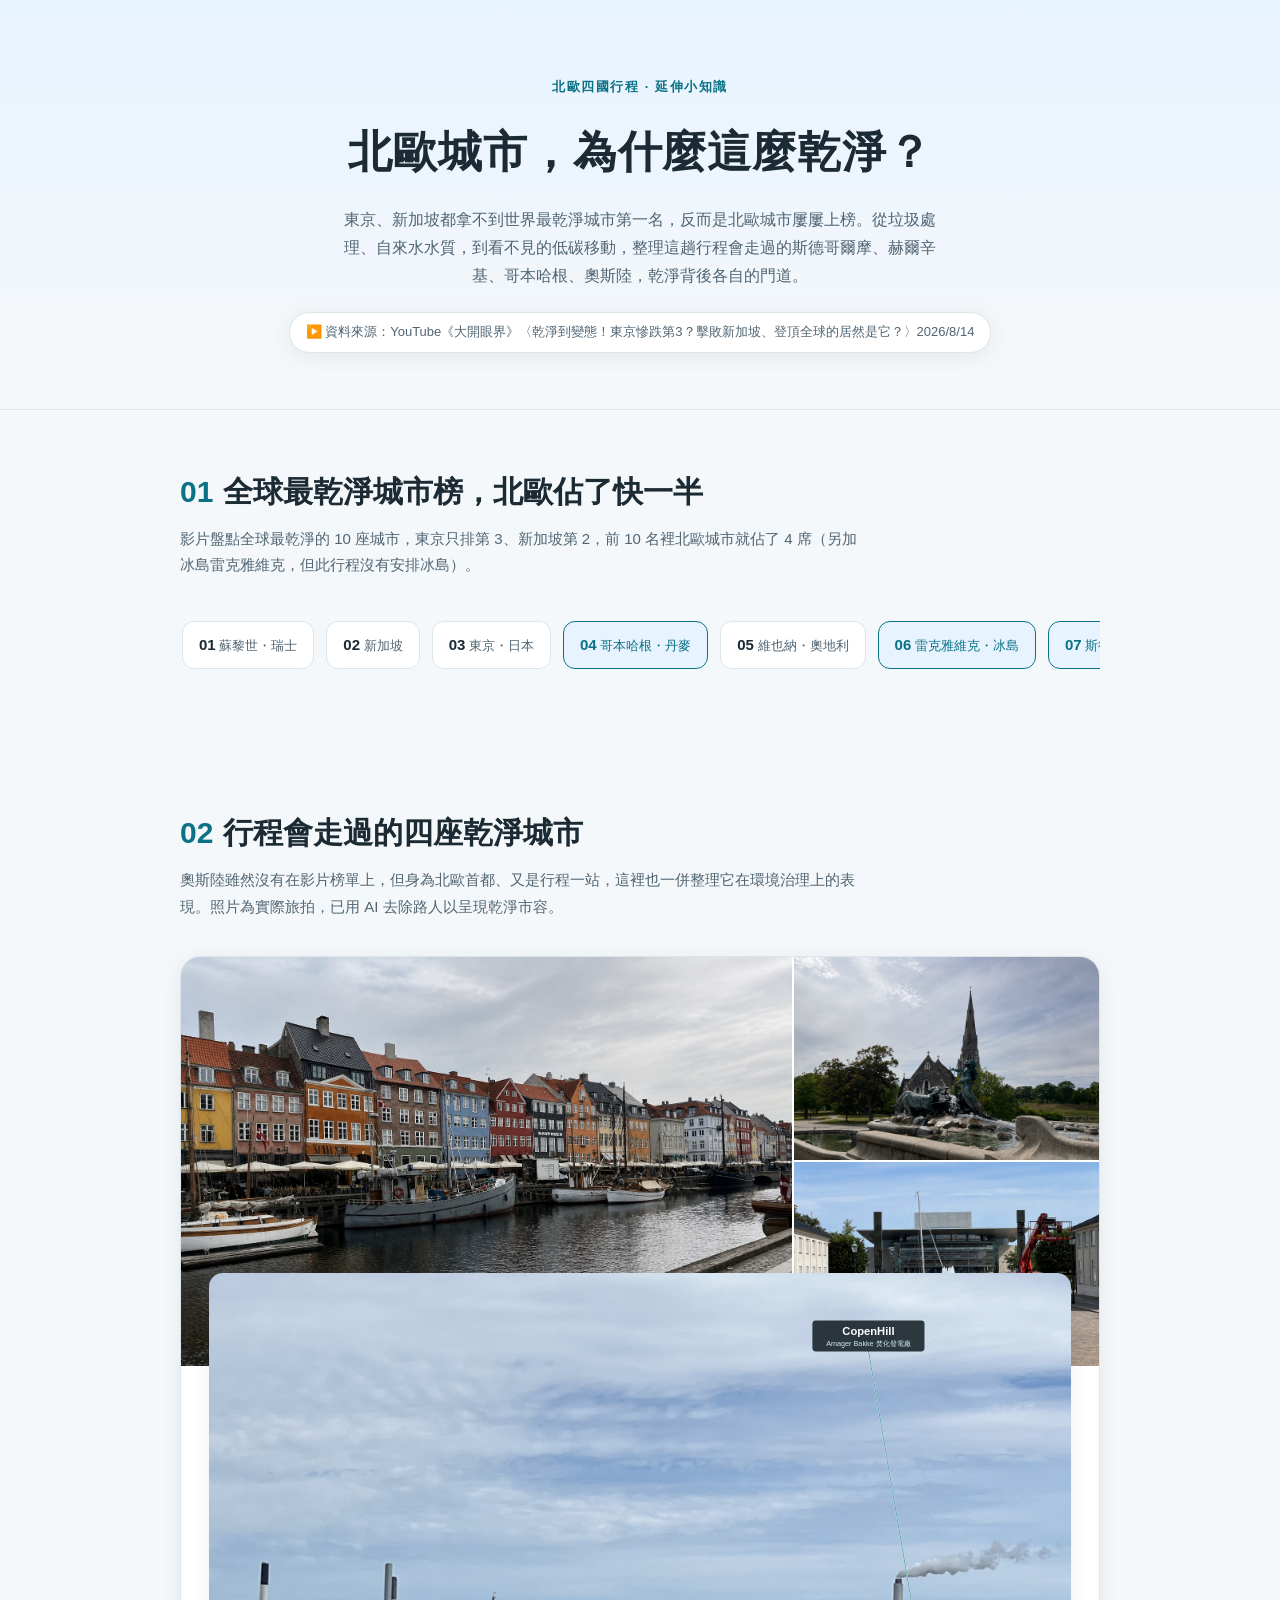
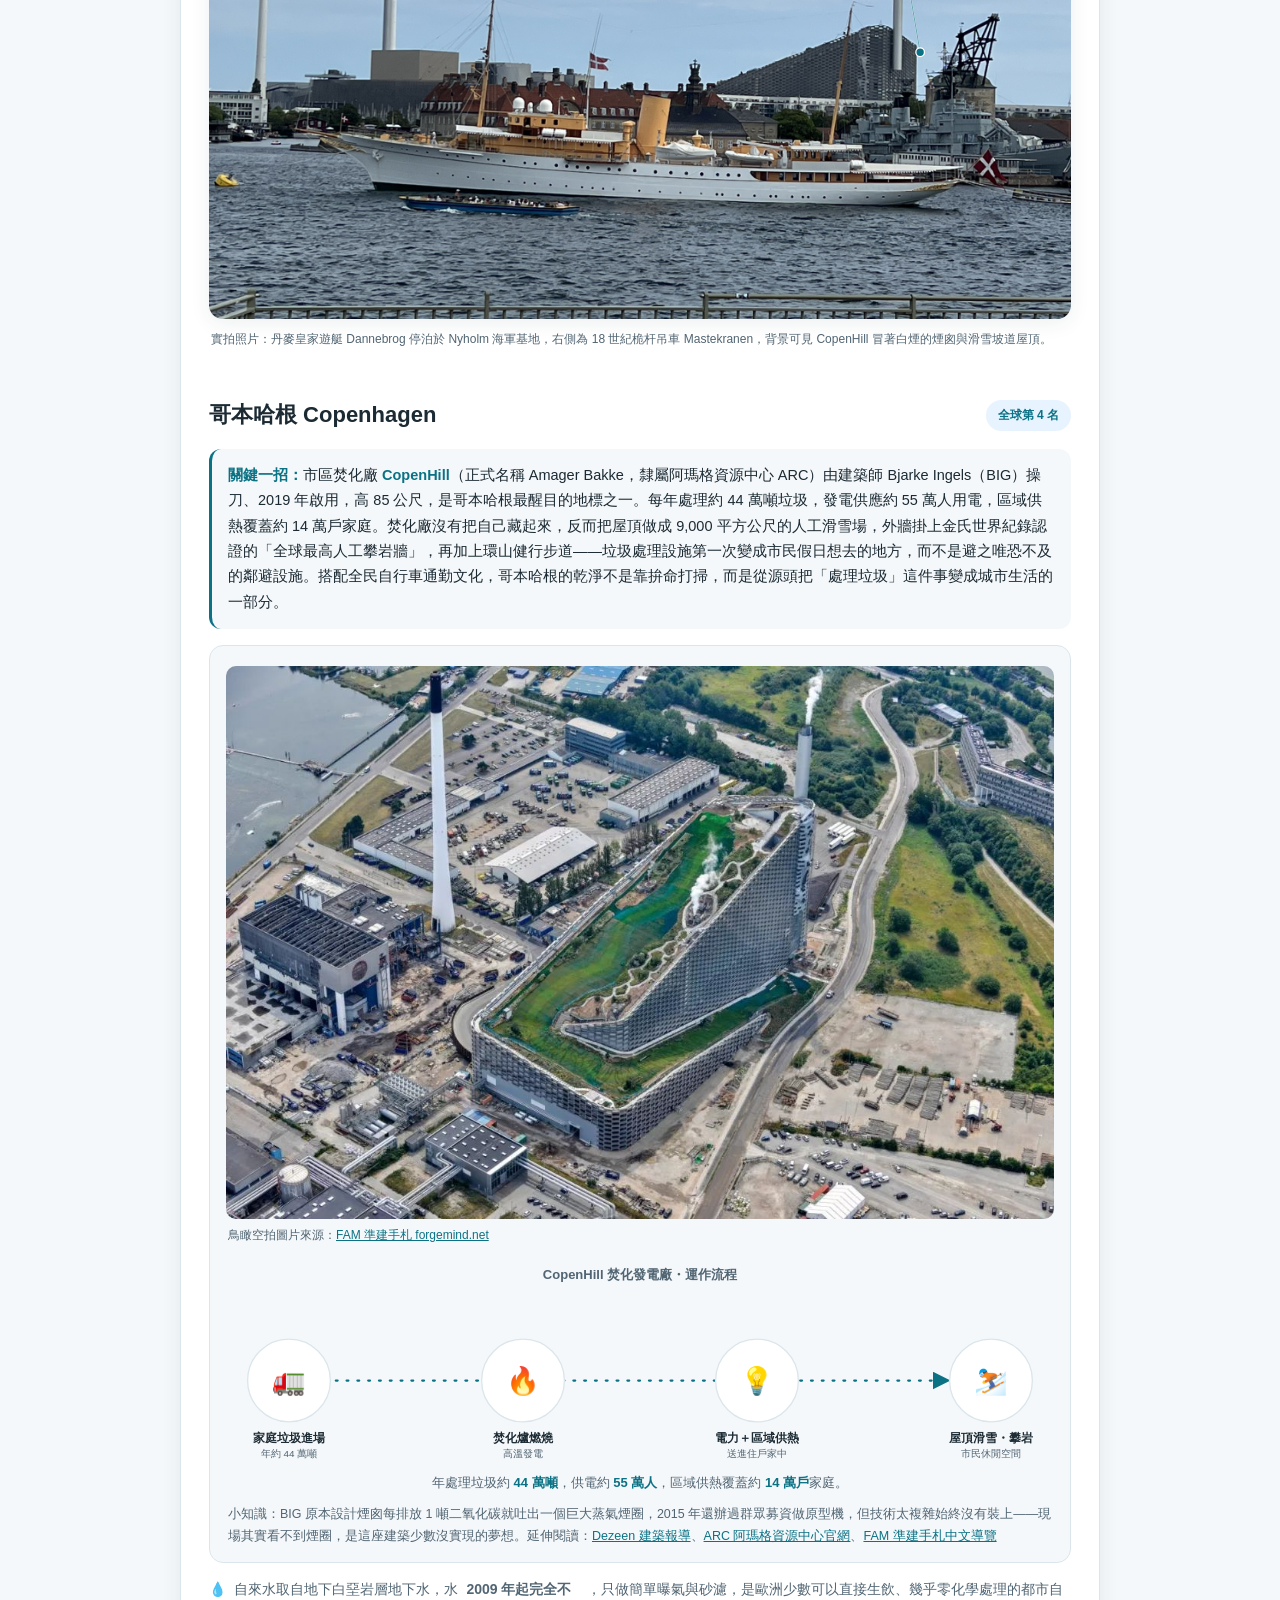
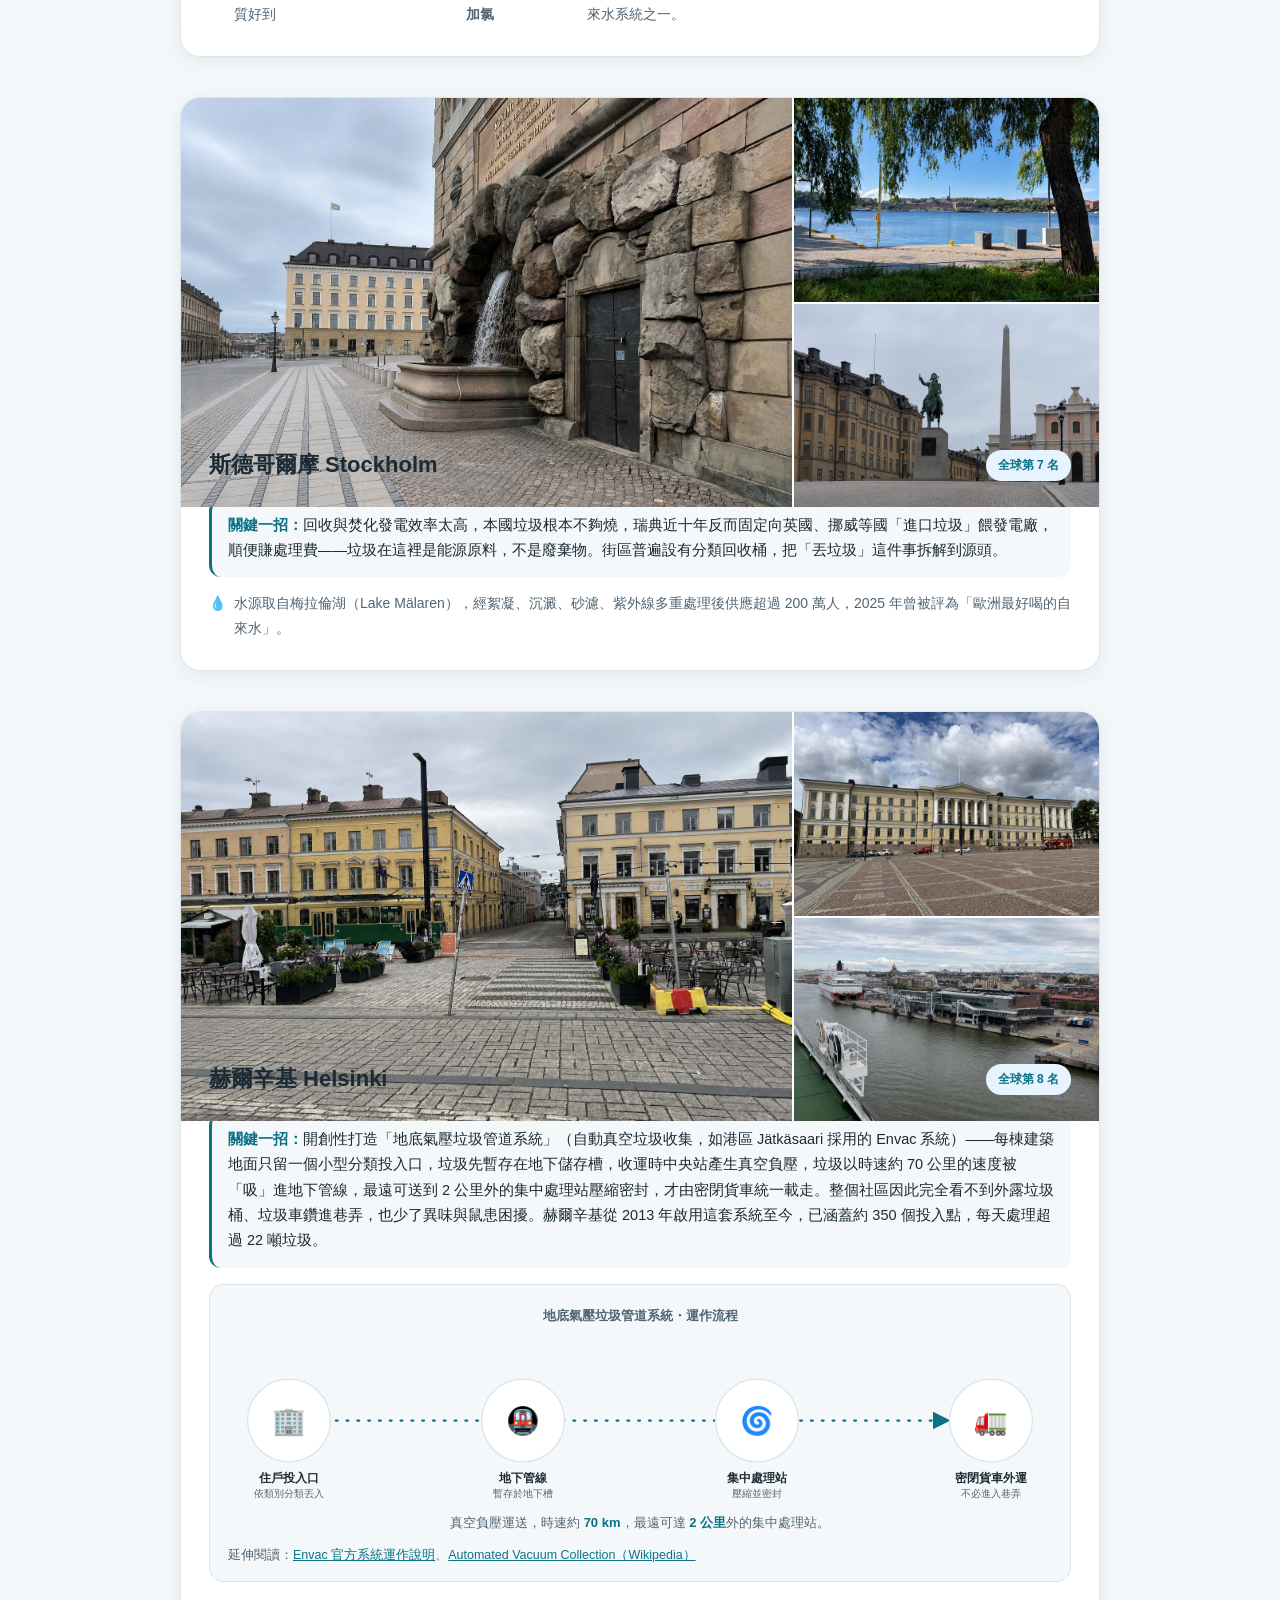
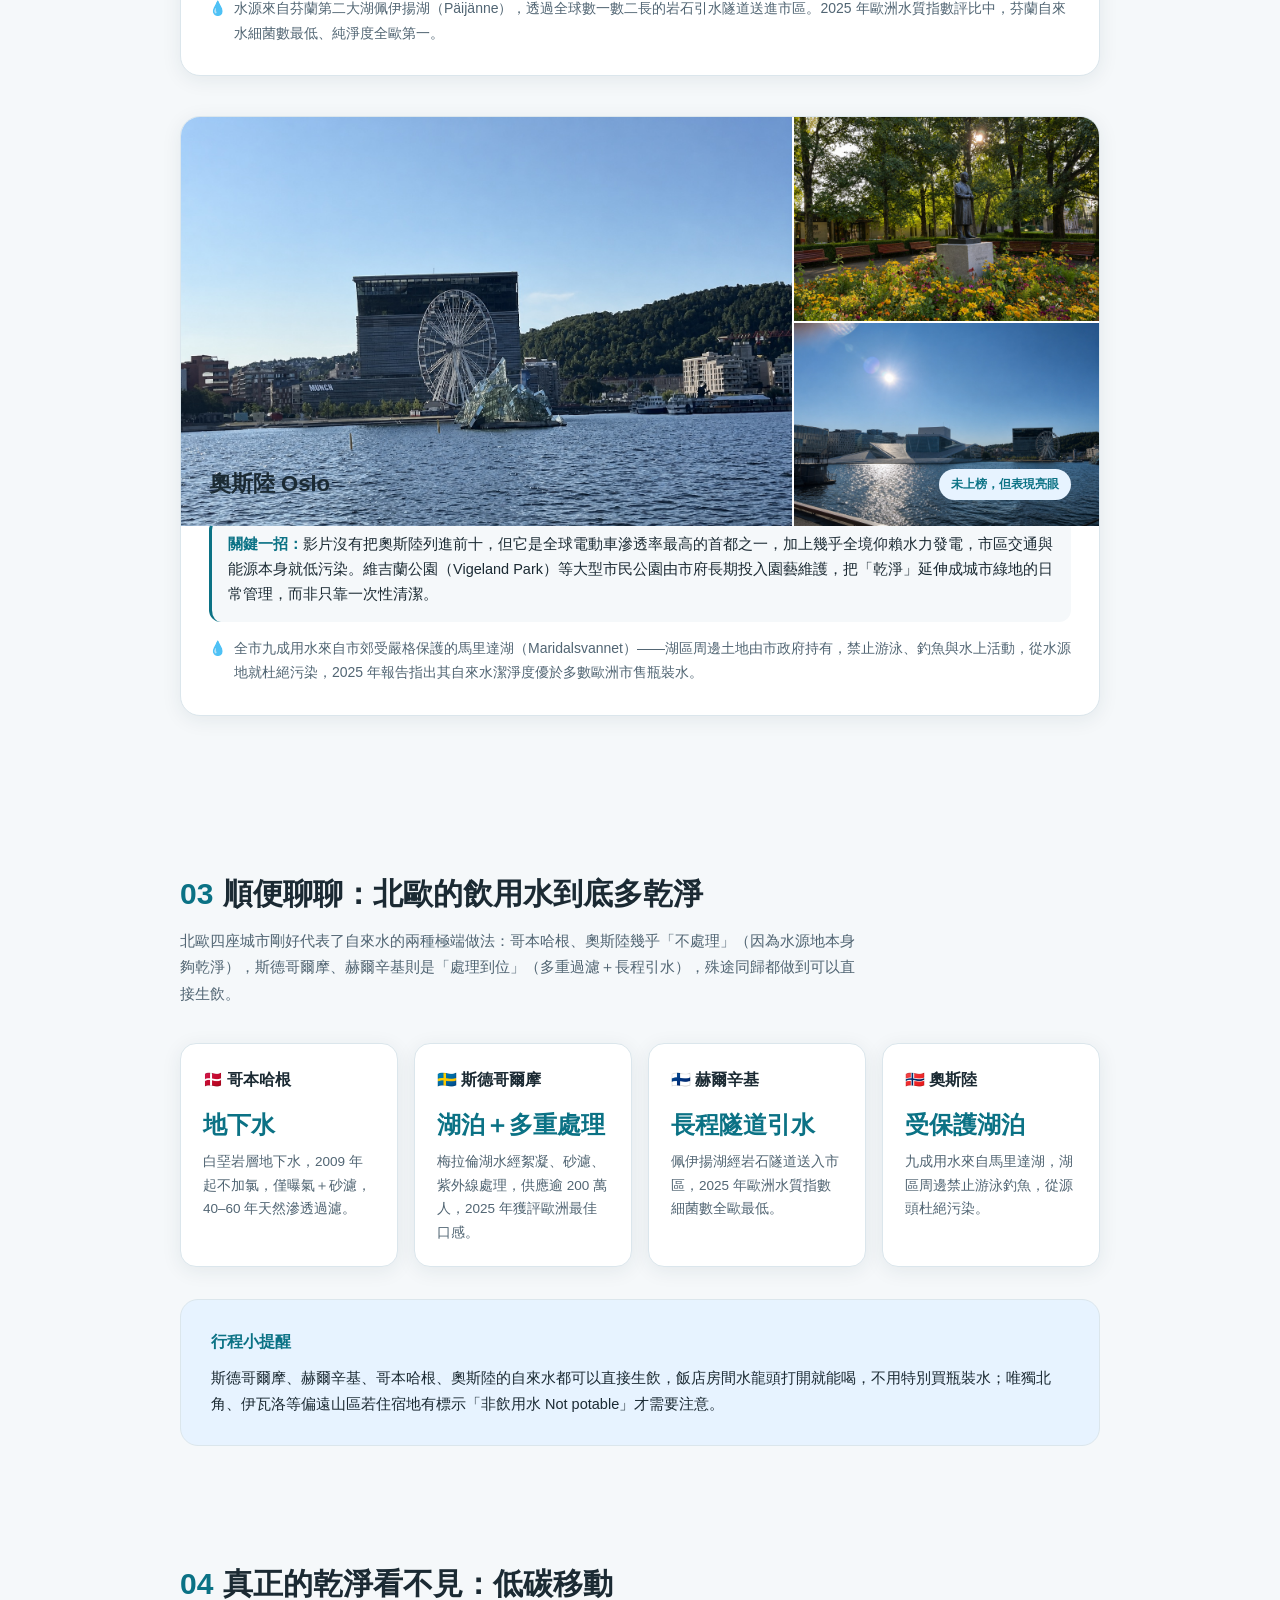
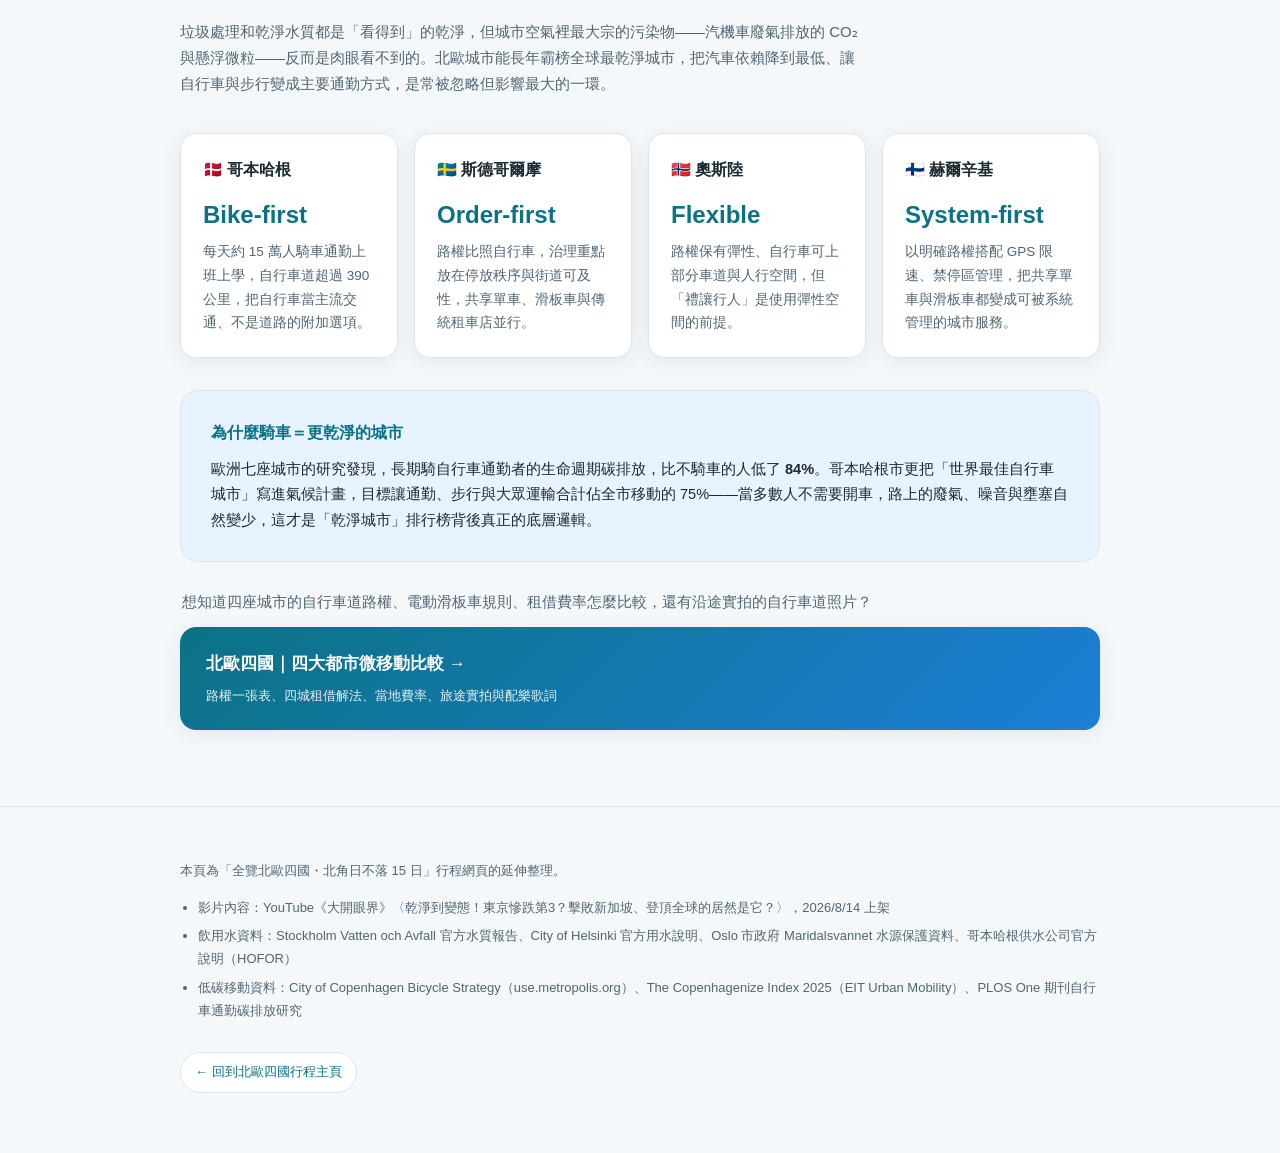
==== index.html @ 7b71e2c4 "feat: 主頁新增低碳移動段落，串連 /mobility/ 子頁面 新增「04 真正的乾淨看不見：低碳移動」段落，說明汽車依賴降低與 CO2 排放 的關聯（引用騎車通勤碳排放降低 84% 研究），四" ====
<!DOCTYPE html>
<html lang="zh-Hant">
<head>
<meta charset="UTF-8">
<meta name="viewport" content="width=device-width, initial-scale=1.0">
<title>北歐城市為什麼這麼乾淨？</title>
<meta name="description" content="從全球最乾淨城市排行看北歐：斯德哥爾摩、赫爾辛基、哥本哈根、奧斯陸如何維持乾淨市容，以及北歐飲用水水質為何名列世界前茅。">
<style>
  :root{
    --bg:#f5f8fa;
    --bg-card:#ffffff;
    --text:#1b2a33;
    --text-soft:#516573;
    --accent:#1c7ed6;
    --accent-soft:#e7f3ff;
    --line:#dbe6ec;
    --water:#0b7285;
    --shadow:0 4px 20px rgba(20,50,70,0.08);
  }
  @media (prefers-color-scheme: dark){
    :root{
      --bg:#0d1b22;
      --bg-card:#12242d;
      --text:#e8f1f5;
      --text-soft:#9db3bd;
      --accent:#4dabf7;
      --accent-soft:#123544;
      --line:#20404c;
      --water:#3bc9db;
      --shadow:0 4px 24px rgba(0,0,0,0.35);
    }
  }
  :root[data-theme="dark"]{
    --bg:#0d1b22; --bg-card:#12242d; --text:#e8f1f5; --text-soft:#9db3bd;
    --accent:#4dabf7; --accent-soft:#123544; --line:#20404c; --water:#3bc9db;
    --shadow:0 4px 24px rgba(0,0,0,0.35);
  }
  :root[data-theme="light"]{
    --bg:#f5f8fa; --bg-card:#ffffff; --text:#1b2a33; --text-soft:#516573;
    --accent:#1c7ed6; --accent-soft:#e7f3ff; --line:#dbe6ec; --water:#0b7285;
    --shadow:0 4px 20px rgba(20,50,70,0.08);
  }
  *{box-sizing:border-box;}
  body{
    margin:0; background:var(--bg); color:var(--text);
    font-family:"Noto Sans TC","PingFang TC","Microsoft JhengHei",-apple-system,BlinkMacSystemFont,sans-serif;
    line-height:1.75; -webkit-font-smoothing:antialiased;
  }
  .wrap{max-width:960px; margin:0 auto; padding:0 20px;}
  header.hero{
    padding:72px 20px 56px; text-align:center;
    background:linear-gradient(180deg,var(--accent-soft),var(--bg) 90%);
    border-bottom:1px solid var(--line);
  }
  header.hero .eyebrow{
    display:inline-block; font-size:13px; letter-spacing:.12em; color:var(--water);
    text-transform:uppercase; font-weight:700; margin-bottom:14px;
  }
  header.hero h1{
    font-size:clamp(28px,5vw,44px); margin:0 0 16px; letter-spacing:.02em;
  }
  header.hero p.sub{
    max-width:620px; margin:0 auto; color:var(--text-soft); font-size:16px;
  }
  .source-chip{
    display:inline-flex; align-items:center; gap:6px; margin-top:22px; padding:8px 16px;
    background:var(--bg-card); border:1px solid var(--line); border-radius:999px;
    font-size:13px; color:var(--text-soft); box-shadow:var(--shadow);
  }
  section{padding:56px 0;}
  h2.section-title{
    font-size:clamp(22px,3.4vw,30px); margin:0 0 8px; display:flex; align-items:baseline; gap:10px;
  }
  h2.section-title .num{color:var(--water); font-weight:800;}
  p.section-lead{color:var(--text-soft); max-width:680px; margin:0 0 36px; font-size:15px;}

  .ranking-strip{
    display:flex; gap:12px; overflow-x:auto; padding:6px 2px 18px; margin-bottom:8px;
  }
  .rank-pill{
    flex:0 0 auto; padding:10px 16px; border-radius:12px; background:var(--bg-card);
    border:1px solid var(--line); font-size:13px; color:var(--text-soft); white-space:nowrap;
  }
  .rank-pill b{color:var(--text); font-size:15px;}
  .rank-pill.nordic{border-color:var(--water); background:var(--accent-soft); color:var(--water);}
  .rank-pill.nordic b{color:var(--water);}

  .city-card{
    background:var(--bg-card); border:1px solid var(--line); border-radius:20px;
    overflow:hidden; box-shadow:var(--shadow); margin-bottom:40px;
  }
  .city-card .photos{
    display:grid; grid-template-columns:2fr 1fr; grid-template-rows:1fr 1fr; gap:2px;
    height:320px;
  }
  .city-card .photos img{width:100%; height:100%; object-fit:cover; display:block;}
  .city-card .photos img:first-child{grid-row:1/3;}
  .city-card .body{padding:28px 28px 30px;}
  .city-card .title-row{
    display:flex; align-items:center; justify-content:space-between; flex-wrap:wrap; gap:10px;
    margin-bottom:6px;
  }
  .city-card h3{margin:0; font-size:22px;}
  .badge{
    font-size:12px; font-weight:700; padding:5px 12px; border-radius:999px;
    background:var(--accent-soft); color:var(--water); white-space:nowrap;
  }
  .city-card .why{
    margin:14px 0 0; padding:14px 16px; border-radius:12px; background:var(--bg);
    border-left:3px solid var(--water); font-size:14.5px; color:var(--text);
  }
  .city-card .why b{color:var(--water);}
  .city-card .water-fact{
    margin-top:14px; font-size:14px; color:var(--text-soft); display:flex; gap:8px;
  }
  .city-card .water-fact .icon{flex:0 0 auto;}

  .water-grid{
    display:grid; grid-template-columns:repeat(auto-fit,minmax(210px,1fr)); gap:16px;
  }
  .water-card{
    background:var(--bg-card); border:1px solid var(--line); border-radius:16px; padding:22px;
    box-shadow:var(--shadow);
  }
  .water-card h4{margin:0 0 10px; font-size:16px; display:flex; align-items:center; gap:8px;}
  .water-card p{margin:0; font-size:13.5px; color:var(--text-soft);}
  .water-card .stat{
    font-size:24px; font-weight:800; color:var(--water); margin:10px 0 4px;
  }

  .diagram-card{
    margin-top:16px; padding:20px 16px 14px; border-radius:14px;
    background:var(--bg); border:1px solid var(--line);
  }
  .annotate-card{padding:0 28px; margin-top:-4px;}
  .photo-annotate{position:relative; border-radius:14px; overflow:hidden; box-shadow:var(--shadow);}
  .photo-annotate img{width:100%; height:auto; display:block;}
  .annotate-overlay{position:absolute; inset:0; width:100%; height:100%;}
  .annotate-card .photo-credit{margin-top:10px;}
  .diagram-title{
    font-size:13px; font-weight:700; color:var(--text-soft); margin-bottom:8px; text-align:center;
  }
  .diagram-card svg{width:100%; height:auto; display:block;}
  .aerial-photo{width:100%; height:auto; display:block; border-radius:10px; margin-bottom:6px;}
  .photo-credit{margin:0 2px 18px; font-size:12px; color:var(--text-soft);}
  .photo-credit a{color:var(--water);}
  .diagram-caption{margin:6px 2px 0; font-size:13px; color:var(--text-soft); text-align:center;}
  .diagram-caption b{color:var(--water);}
  .diagram-src{margin:10px 2px 0; font-size:12.5px; color:var(--text-soft);}
  .diagram-src a{color:var(--water);}

  .callout{
    background:var(--accent-soft); border-radius:18px; padding:28px 30px; margin-top:32px;
    border:1px solid var(--line);
  }
  .callout h4{margin:0 0 10px; color:var(--water);}
  .callout p{margin:0; font-size:14.5px; color:var(--text);}

  .mobility-cta-lead{margin:28px 2px 12px; font-size:14.5px; color:var(--text-soft);}
  .mobility-cta{
    display:flex; flex-direction:column; gap:6px; padding:22px 26px; border-radius:16px;
    background:linear-gradient(135deg,var(--water),var(--accent)); color:#ffffff;
    text-decoration:none; box-shadow:var(--shadow); transition:transform .15s ease;
  }
  .mobility-cta:hover{transform:translateY(-2px);}
  .mobility-cta-title{font-size:17px; font-weight:800;}
  .mobility-cta-sub{font-size:13px; opacity:.9;}

  footer{
    padding:40px 20px 60px; border-top:1px solid var(--line); margin-top:20px;
  }
  footer .wrap{font-size:13px; color:var(--text-soft);}
  footer a{color:var(--water);}
  .src-list{margin:14px 0 0; padding-left:18px;}
  .src-list li{margin-bottom:6px;}

  .backlink{
    display:inline-flex; align-items:center; gap:6px; margin-top:24px; font-size:13px;
    color:var(--water); text-decoration:none; border:1px solid var(--line); padding:8px 14px;
    border-radius:999px; background:var(--bg-card);
  }

  @media (max-width:640px){
    .city-card .photos{grid-template-columns:1fr 1fr; height:220px;}
  }
</style>
</head>
<body>

<header class="hero">
  <div class="wrap">
    <span class="eyebrow">北歐四國行程 · 延伸小知識</span>
    <h1>北歐城市，為什麼這麼乾淨？</h1>
    <p class="sub">東京、新加坡都拿不到世界最乾淨城市第一名，反而是北歐城市屢屢上榜。從垃圾處理、自來水水質，到看不見的低碳移動，整理這趟行程會走過的斯德哥爾摩、赫爾辛基、哥本哈根、奧斯陸，乾淨背後各自的門道。</p>
    <div class="source-chip">▶️ 資料來源：YouTube《大開眼界》〈乾淨到變態！東京慘跌第3？擊敗新加坡、登頂全球的居然是它？〉2026/8/14</div>
  </div>
</header>

<section>
  <div class="wrap">
    <h2 class="section-title"><span class="num">01</span> 全球最乾淨城市榜，北歐佔了快一半</h2>
    <p class="section-lead">影片盤點全球最乾淨的 10 座城市，東京只排第 3、新加坡第 2，前 10 名裡北歐城市就佔了 4 席（另加冰島雷克雅維克，但此行程沒有安排冰島）。</p>
    <div class="ranking-strip">
      <div class="rank-pill"><b>01</b> 蘇黎世・瑞士</div>
      <div class="rank-pill"><b>02</b> 新加坡</div>
      <div class="rank-pill"><b>03</b> 東京・日本</div>
      <div class="rank-pill nordic"><b>04</b> 哥本哈根・丹麥</div>
      <div class="rank-pill"><b>05</b> 維也納・奧地利</div>
      <div class="rank-pill nordic"><b>06</b> 雷克雅維克・冰島</div>
      <div class="rank-pill nordic"><b>07</b> 斯德哥爾摩・瑞典</div>
      <div class="rank-pill nordic"><b>08</b> 赫爾辛基・芬蘭</div>
      <div class="rank-pill"><b>09</b> 盧森堡市</div>
      <div class="rank-pill"><b>10</b> 慕尼黑・德國</div>
    </div>
  </div>
</section>

<section>
  <div class="wrap">
    <h2 class="section-title"><span class="num">02</span> 行程會走過的四座乾淨城市</h2>
    <p class="section-lead">奧斯陸雖然沒有在影片榜單上，但身為北歐首都、又是行程一站，這裡也一併整理它在環境治理上的表現。照片為實際旅拍，已用 AI 去除路人以呈現乾淨市容。</p>

    <div class="city-card">
      <div class="photos">
        <img src="images/copenhagen-1.jpg" alt="哥本哈根新港運河屋">
        <img src="images/copenhagen-2.jpg" alt="哥本哈根 Gefion 噴泉">
        <img src="images/copenhagen-3.jpg" alt="哥本哈根歌劇院廣場">
      </div>

      <div class="annotate-card">
        <div class="photo-annotate">
          <img src="images/copenhagen-dannebrog-copenhill.jpg" alt="丹麥皇家遊艇 Dannebrog 停泊於 Nyholm，背景可見 CopenHill 焚化發電廠冒著白煙">
          <svg class="annotate-overlay" viewBox="0 0 1000 750" preserveAspectRatio="none" role="img" aria-label="標示出 CopenHill 焚化發電廠在畫面中的位置">
            <line x1="765" y1="90" x2="825" y2="440" stroke="#ffffff" stroke-width="1.5" stroke-linecap="round"/>
            <line x1="765" y1="90" x2="825" y2="440" stroke="var(--water)" stroke-width="0.75" stroke-linecap="round"/>
            <circle cx="825" cy="440" r="5" fill="var(--water)" stroke="#ffffff" stroke-width="1.5"/>
            <g>
              <rect x="700" y="55" width="130" height="36" rx="4" fill="rgba(10,20,25,0.82)"/>
              <text x="765" y="72" text-anchor="middle" font-size="13" fill="#ffffff" font-weight="700">CopenHill</text>
              <text x="765" y="85" text-anchor="middle" font-size="8.4" fill="#cfe8f2">Amager Bakke 焚化發電廠</text>
            </g>
          </svg>
        </div>
        <p class="photo-credit">實拍照片：丹麥皇家遊艇 Dannebrog 停泊於 Nyholm 海軍基地，右側為 18 世紀桅杆吊車 Mastekranen，背景可見 CopenHill 冒著白煙的煙囪與滑雪坡道屋頂。</p>
      </div>

      <div class="body">
        <div class="title-row">
          <h3>哥本哈根 Copenhagen</h3>
          <span class="badge">全球第 4 名</span>
        </div>
        <div class="why"><b>關鍵一招：</b>市區焚化廠 <b>CopenHill</b>（正式名稱 Amager Bakke，隸屬阿瑪格資源中心 ARC）由建築師 Bjarke Ingels（BIG）操刀、2019 年啟用，高 85 公尺，是哥本哈根最醒目的地標之一。每年處理約 44 萬噸垃圾，發電供應約 55 萬人用電，區域供熱覆蓋約 14 萬戶家庭。焚化廠沒有把自己藏起來，反而把屋頂做成 9,000 平方公尺的人工滑雪場，外牆掛上金氏世界紀錄認證的「全球最高人工攀岩牆」，再加上環山健行步道——垃圾處理設施第一次變成市民假日想去的地方，而不是避之唯恐不及的鄰避設施。搭配全民自行車通勤文化，哥本哈根的乾淨不是靠拚命打掃，而是從源頭把「處理垃圾」這件事變成城市生活的一部分。</div>

        <div class="diagram-card">
          <img class="aerial-photo" src="images/copenhill-aerial.jpg" alt="哥本哈根 CopenHill 焚化發電廠鳥瞰，可見綠色人工滑雪坡道、健行步道與冒著白煙的煙囪">
          <p class="photo-credit">鳥瞰空拍圖片來源：<a href="https://forgemind.net/media/copenhagen-%E5%93%A5%E6%9C%AC%E5%93%88%E6%A0%B9copenhill-%E6%96%B0%E5%9E%8B%E5%9E%83%E5%9C%BE%E7%84%9A%E7%87%92%E7%99%BC%E9%9B%BB%E5%BB%A0-%E6%BB%91%E9%9B%AA%E5%A0%B4-big/" target="_blank" rel="noopener">FAM 準建手札 forgemind.net</a></p>
          <div class="diagram-title">CopenHill 焚化發電廠・運作流程</div>
          <svg viewBox="0 0 920 190" xmlns="http://www.w3.org/2000/svg" role="img" aria-label="哥本哈根 CopenHill 焚化發電廠運作示意圖：家庭垃圾進場、焚化燃燒發電、電力與區域供熱送住戶、屋頂滑雪攀岩市民休閒">
            <defs>
              <marker id="arrowhead2" markerWidth="8" markerHeight="8" refX="6" refY="4" orient="auto">
                <path d="M0,0 L8,4 L0,8 Z" fill="var(--water)"/>
              </marker>
            </defs>
            <line x1="110" y1="95" x2="800" y2="95" stroke="var(--water)" stroke-width="2.5" stroke-dasharray="2 10" stroke-linecap="round" marker-end="url(#arrowhead2)"/>

            <g>
              <circle cx="70" cy="95" r="46" fill="var(--bg-card)" stroke="var(--line)" stroke-width="1.5"/>
              <text x="70" y="105" text-anchor="middle" font-size="30">🚛</text>
              <text x="70" y="163" text-anchor="middle" font-size="13" fill="var(--text)" font-weight="700">家庭垃圾進場</text>
              <text x="70" y="180" text-anchor="middle" font-size="11" fill="var(--text-soft)">年約 44 萬噸</text>
            </g>

            <g>
              <circle cx="330" cy="95" r="46" fill="var(--bg-card)" stroke="var(--line)" stroke-width="1.5"/>
              <text x="330" y="105" text-anchor="middle" font-size="30">🔥</text>
              <text x="330" y="163" text-anchor="middle" font-size="13" fill="var(--text)" font-weight="700">焚化爐燃燒</text>
              <text x="330" y="180" text-anchor="middle" font-size="11" fill="var(--text-soft)">高溫發電</text>
            </g>

            <g>
              <circle cx="590" cy="95" r="46" fill="var(--bg-card)" stroke="var(--line)" stroke-width="1.5"/>
              <text x="590" y="105" text-anchor="middle" font-size="30">💡</text>
              <text x="590" y="163" text-anchor="middle" font-size="13" fill="var(--text)" font-weight="700">電力＋區域供熱</text>
              <text x="590" y="180" text-anchor="middle" font-size="11" fill="var(--text-soft)">送進住戶家中</text>
            </g>

            <g>
              <circle cx="850" cy="95" r="46" fill="var(--bg-card)" stroke="var(--line)" stroke-width="1.5"/>
              <text x="850" y="105" text-anchor="middle" font-size="30">⛷️</text>
              <text x="850" y="163" text-anchor="middle" font-size="13" fill="var(--text)" font-weight="700">屋頂滑雪・攀岩</text>
              <text x="850" y="180" text-anchor="middle" font-size="11" fill="var(--text-soft)">市民休閒空間</text>
            </g>
          </svg>
          <p class="diagram-caption">年處理垃圾約 <b>44 萬噸</b>，供電約 <b>55 萬人</b>，區域供熱覆蓋約 <b>14 萬戶</b>家庭。</p>
          <p class="diagram-src">小知識：BIG 原本設計煙囪每排放 1 噸二氧化碳就吐出一個巨大蒸氣煙圈，2015 年還辦過群眾募資做原型機，但技術太複雜始終沒有裝上——現場其實看不到煙圈，是這座建築少數沒實現的夢想。延伸閱讀：<a href="https://www.dezeen.com/2019/10/08/big-copenhill-power-plant-ski-slope-copenhagen/" target="_blank" rel="noopener">Dezeen 建築報導</a>、<a href="https://www.a-r-c.dk/en/" target="_blank" rel="noopener">ARC 阿瑪格資源中心官網</a>、<a href="https://forgemind.net/media/copenhagen-%E5%93%A5%E6%9C%AC%E5%93%88%E6%A0%B9copenhill-%E6%96%B0%E5%9E%8B%E5%9E%83%E5%9C%BE%E7%84%9A%E7%87%92%E7%99%BC%E9%9B%BB%E5%BB%A0-%E6%BB%91%E9%9B%AA%E5%A0%B4-big/" target="_blank" rel="noopener">FAM 準建手札中文導覽</a></p>
        </div>

        <div class="water-fact"><span class="icon">💧</span> 自來水取自地下白堊岩層地下水，水質好到<b>2009 年起完全不加氯</b>，只做簡單曝氣與砂濾，是歐洲少數可以直接生飲、幾乎零化學處理的都市自來水系統之一。</div>
      </div>
    </div>

    <div class="city-card">
      <div class="photos">
        <img src="images/stockholm-1.jpg" alt="斯德哥爾摩老城區噴泉">
        <img src="images/stockholm-2.jpg" alt="斯德哥爾摩市政廳湖畔">
        <img src="images/stockholm-3.jpg" alt="斯德哥爾摩古斯塔夫三世廣場">
      </div>
      <div class="body">
        <div class="title-row">
          <h3>斯德哥爾摩 Stockholm</h3>
          <span class="badge">全球第 7 名</span>
        </div>
        <div class="why"><b>關鍵一招：</b>回收與焚化發電效率太高，本國垃圾根本不夠燒，瑞典近十年反而固定向英國、挪威等國「進口垃圾」餵發電廠，順便賺處理費——垃圾在這裡是能源原料，不是廢棄物。街區普遍設有分類回收桶，把「丟垃圾」這件事拆解到源頭。</div>
        <div class="water-fact"><span class="icon">💧</span> 水源取自梅拉倫湖（Lake Mälaren），經絮凝、沉澱、砂濾、紫外線多重處理後供應超過 200 萬人，2025 年曾被評為「歐洲最好喝的自來水」。</div>
      </div>
    </div>

    <div class="city-card">
      <div class="photos">
        <img src="images/helsinki-1.jpg" alt="赫爾辛基元老院廣場電車">
        <img src="images/helsinki-2.jpg" alt="赫爾辛基政府大樓">
        <img src="images/helsinki-3.jpg" alt="赫爾辛基港口天際線">
      </div>
      <div class="body">
        <div class="title-row">
          <h3>赫爾辛基 Helsinki</h3>
          <span class="badge">全球第 8 名</span>
        </div>
        <div class="why"><b>關鍵一招：</b>開創性打造「地底氣壓垃圾管道系統」（自動真空垃圾收集，如港區 Jätkäsaari 採用的 Envac 系統）——每棟建築地面只留一個小型分類投入口，垃圾先暫存在地下儲存槽，收運時中央站產生真空負壓，垃圾以時速約 70 公里的速度被「吸」進地下管線，最遠可送到 2 公里外的集中處理站壓縮密封，才由密閉貨車統一載走。整個社區因此完全看不到外露垃圾桶、垃圾車鑽進巷弄，也少了異味與鼠患困擾。赫爾辛基從 2013 年啟用這套系統至今，已涵蓋約 350 個投入點，每天處理超過 22 噸垃圾。</div>

        <div class="diagram-card">
          <div class="diagram-title">地底氣壓垃圾管道系統・運作流程</div>
          <svg viewBox="0 0 920 190" xmlns="http://www.w3.org/2000/svg" role="img" aria-label="赫爾辛基地底氣壓垃圾管道系統運作示意圖：住戶投入口、地下真空管線、集中處理站、密閉貨車外運">
            <defs>
              <marker id="arrowhead" markerWidth="8" markerHeight="8" refX="6" refY="4" orient="auto">
                <path d="M0,0 L8,4 L0,8 Z" fill="var(--water)"/>
              </marker>
            </defs>
            <line x1="110" y1="95" x2="800" y2="95" stroke="var(--water)" stroke-width="2.5" stroke-dasharray="2 10" stroke-linecap="round" marker-end="url(#arrowhead)"/>

            <g>
              <circle cx="70" cy="95" r="46" fill="var(--bg-card)" stroke="var(--line)" stroke-width="1.5"/>
              <text x="70" y="105" text-anchor="middle" font-size="30">🏢</text>
              <text x="70" y="163" text-anchor="middle" font-size="13" fill="var(--text)" font-weight="700">住戶投入口</text>
              <text x="70" y="180" text-anchor="middle" font-size="11" fill="var(--text-soft)">依類別分類丟入</text>
            </g>

            <g>
              <circle cx="330" cy="95" r="46" fill="var(--bg-card)" stroke="var(--line)" stroke-width="1.5"/>
              <text x="330" y="105" text-anchor="middle" font-size="30">🚇</text>
              <text x="330" y="163" text-anchor="middle" font-size="13" fill="var(--text)" font-weight="700">地下管線</text>
              <text x="330" y="180" text-anchor="middle" font-size="11" fill="var(--text-soft)">暫存於地下槽</text>
            </g>

            <g>
              <circle cx="590" cy="95" r="46" fill="var(--bg-card)" stroke="var(--line)" stroke-width="1.5"/>
              <text x="590" y="105" text-anchor="middle" font-size="30">🌀</text>
              <text x="590" y="163" text-anchor="middle" font-size="13" fill="var(--text)" font-weight="700">集中處理站</text>
              <text x="590" y="180" text-anchor="middle" font-size="11" fill="var(--text-soft)">壓縮並密封</text>
            </g>

            <g>
              <circle cx="850" cy="95" r="46" fill="var(--bg-card)" stroke="var(--line)" stroke-width="1.5"/>
              <text x="850" y="105" text-anchor="middle" font-size="30">🚛</text>
              <text x="850" y="163" text-anchor="middle" font-size="13" fill="var(--text)" font-weight="700">密閉貨車外運</text>
              <text x="850" y="180" text-anchor="middle" font-size="11" fill="var(--text-soft)">不必進入巷弄</text>
            </g>
          </svg>
          <p class="diagram-caption">真空負壓運送，時速約 <b>70 km</b>，最遠可達 <b>2 公里</b>外的集中處理站。</p>
          <p class="diagram-src">延伸閱讀：<a href="https://www.envacgroup.com/insights/step-by-step-guide-to-pneumatic-waste-collection-system/" target="_blank" rel="noopener">Envac 官方系統運作說明</a>、<a href="https://en.wikipedia.org/wiki/Automated_vacuum_collection" target="_blank" rel="noopener">Automated Vacuum Collection（Wikipedia）</a></p>
        </div>

        <div class="water-fact"><span class="icon">💧</span> 水源來自芬蘭第二大湖佩伊揚湖（Päijänne），透過全球數一數二長的岩石引水隧道送進市區。2025 年歐洲水質指數評比中，芬蘭自來水細菌數最低、純淨度全歐第一。</div>
      </div>
    </div>

    <div class="city-card">
      <div class="photos">
        <img src="images/oslo-1.jpg" alt="奧斯陸港灣與歌劇院">
        <img src="images/oslo-2.jpg" alt="奧斯陸維吉蘭公園">
        <img src="images/oslo-3.jpg" alt="奧斯陸歌劇院白色屋頂">
      </div>
      <div class="body">
        <div class="title-row">
          <h3>奧斯陸 Oslo</h3>
          <span class="badge">未上榜，但表現亮眼</span>
        </div>
        <div class="why"><b>關鍵一招：</b>影片沒有把奧斯陸列進前十，但它是全球電動車滲透率最高的首都之一，加上幾乎全境仰賴水力發電，市區交通與能源本身就低污染。維吉蘭公園（Vigeland Park）等大型市民公園由市府長期投入園藝維護，把「乾淨」延伸成城市綠地的日常管理，而非只靠一次性清潔。</div>
        <div class="water-fact"><span class="icon">💧</span> 全市九成用水來自市郊受嚴格保護的馬里達湖（Maridalsvannet）——湖區周邊土地由市政府持有，禁止游泳、釣魚與水上活動，從水源地就杜絕污染，2025 年報告指出其自來水潔淨度優於多數歐洲市售瓶裝水。</div>
      </div>
    </div>
  </div>
</section>

<section>
  <div class="wrap">
    <h2 class="section-title"><span class="num">03</span> 順便聊聊：北歐的飲用水到底多乾淨</h2>
    <p class="section-lead">北歐四座城市剛好代表了自來水的兩種極端做法：哥本哈根、奧斯陸幾乎「不處理」（因為水源地本身夠乾淨），斯德哥爾摩、赫爾辛基則是「處理到位」（多重過濾＋長程引水），殊途同歸都做到可以直接生飲。</p>
    <div class="water-grid">
      <div class="water-card">
        <h4>🇩🇰 哥本哈根</h4>
        <div class="stat">地下水</div>
        <p>白堊岩層地下水，2009 年起不加氯，僅曝氣＋砂濾，40–60 年天然滲透過濾。</p>
      </div>
      <div class="water-card">
        <h4>🇸🇪 斯德哥爾摩</h4>
        <div class="stat">湖泊＋多重處理</div>
        <p>梅拉倫湖水經絮凝、砂濾、紫外線處理，供應逾 200 萬人，2025 年獲評歐洲最佳口感。</p>
      </div>
      <div class="water-card">
        <h4>🇫🇮 赫爾辛基</h4>
        <div class="stat">長程隧道引水</div>
        <p>佩伊揚湖經岩石隧道送入市區，2025 年歐洲水質指數細菌數全歐最低。</p>
      </div>
      <div class="water-card">
        <h4>🇳🇴 奧斯陸</h4>
        <div class="stat">受保護湖泊</div>
        <p>九成用水來自馬里達湖，湖區周邊禁止游泳釣魚，從源頭杜絕污染。</p>
      </div>
    </div>
    <div class="callout">
      <h4>行程小提醒</h4>
      <p>斯德哥爾摩、赫爾辛基、哥本哈根、奧斯陸的自來水都可以直接生飲，飯店房間水龍頭打開就能喝，不用特別買瓶裝水；唯獨北角、伊瓦洛等偏遠山區若住宿地有標示「非飲用水 Not potable」才需要注意。</p>
    </div>
  </div>
</section>

<section>
  <div class="wrap">
    <h2 class="section-title"><span class="num">04</span> 真正的乾淨看不見：低碳移動</h2>
    <p class="section-lead">垃圾處理和乾淨水質都是「看得到」的乾淨，但城市空氣裡最大宗的污染物——汽機車廢氣排放的 CO₂ 與懸浮微粒——反而是肉眼看不到的。北歐城市能長年霸榜全球最乾淨城市，把汽車依賴降到最低、讓自行車與步行變成主要通勤方式，是常被忽略但影響最大的一環。</p>

    <div class="water-grid">
      <div class="water-card">
        <h4>🇩🇰 哥本哈根</h4>
        <div class="stat">Bike-first</div>
        <p>每天約 15 萬人騎車通勤上班上學，自行車道超過 390 公里，把自行車當主流交通、不是道路的附加選項。</p>
      </div>
      <div class="water-card">
        <h4>🇸🇪 斯德哥爾摩</h4>
        <div class="stat">Order-first</div>
        <p>路權比照自行車，治理重點放在停放秩序與街道可及性，共享單車、滑板車與傳統租車店並行。</p>
      </div>
      <div class="water-card">
        <h4>🇳🇴 奧斯陸</h4>
        <div class="stat">Flexible</div>
        <p>路權保有彈性、自行車可上部分車道與人行空間，但「禮讓行人」是使用彈性空間的前提。</p>
      </div>
      <div class="water-card">
        <h4>🇫🇮 赫爾辛基</h4>
        <div class="stat">System-first</div>
        <p>以明確路權搭配 GPS 限速、禁停區管理，把共享單車與滑板車都變成可被系統管理的城市服務。</p>
      </div>
    </div>

    <div class="callout">
      <h4>為什麼騎車＝更乾淨的城市</h4>
      <p>歐洲七座城市的研究發現，長期騎自行車通勤者的生命週期碳排放，比不騎車的人低了 <b>84%</b>。哥本哈根市更把「世界最佳自行車城市」寫進氣候計畫，目標讓通勤、步行與大眾運輸合計佔全市移動的 75%——當多數人不需要開車，路上的廢氣、噪音與壅塞自然變少，這才是「乾淨城市」排行榜背後真正的底層邏輯。</p>
    </div>

    <p class="mobility-cta-lead">想知道四座城市的自行車道路權、電動滑板車規則、租借費率怎麼比較，還有沿途實拍的自行車道照片？</p>
    <a class="mobility-cta" href="mobility/">
      <span class="mobility-cta-title">北歐四國｜四大都市微移動比較 →</span>
      <span class="mobility-cta-sub">路權一張表、四城租借解法、當地費率、旅途實拍與配樂歌詞</span>
    </a>
  </div>
</section>

<footer>
  <div class="wrap">
    <p>本頁為「全覽北歐四國・北角日不落 15 日」行程網頁的延伸整理。</p>
    <ul class="src-list">
      <li>影片內容：YouTube《大開眼界》〈乾淨到變態！東京慘跌第3？擊敗新加坡、登頂全球的居然是它？〉，2026/8/14 上架</li>
      <li>飲用水資料：Stockholm Vatten och Avfall 官方水質報告、City of Helsinki 官方用水說明、Oslo 市政府 Maridalsvannet 水源保護資料、哥本哈根供水公司官方說明（HOFOR）</li>
      <li>低碳移動資料：City of Copenhagen Bicycle Strategy（use.metropolis.org）、The Copenhagenize Index 2025（EIT Urban Mobility）、PLOS One 期刊自行車通勤碳排放研究</li>
    </ul>
    <a class="backlink" href="https://maskywg.github.io/northeurope/北歐四國">← 回到北歐四國行程主頁</a>
  </div>
</footer>

</body>
</html>
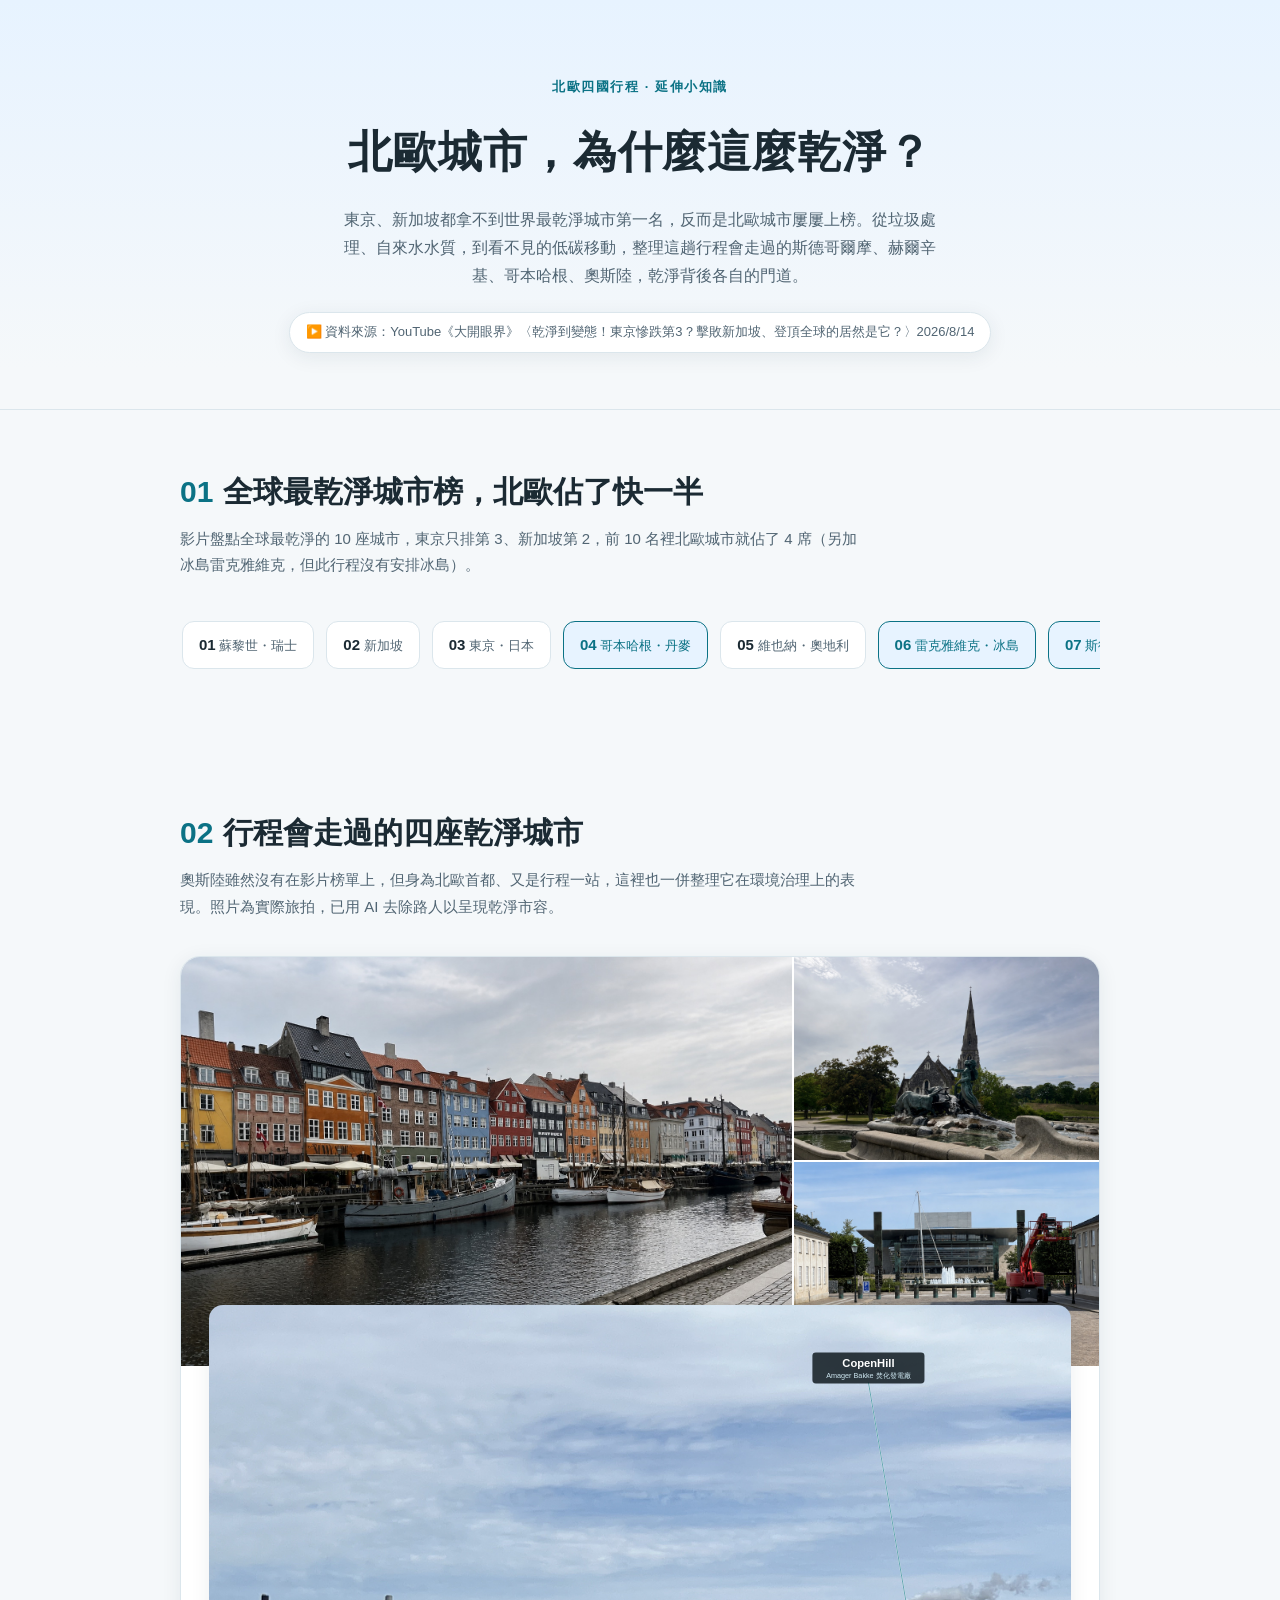
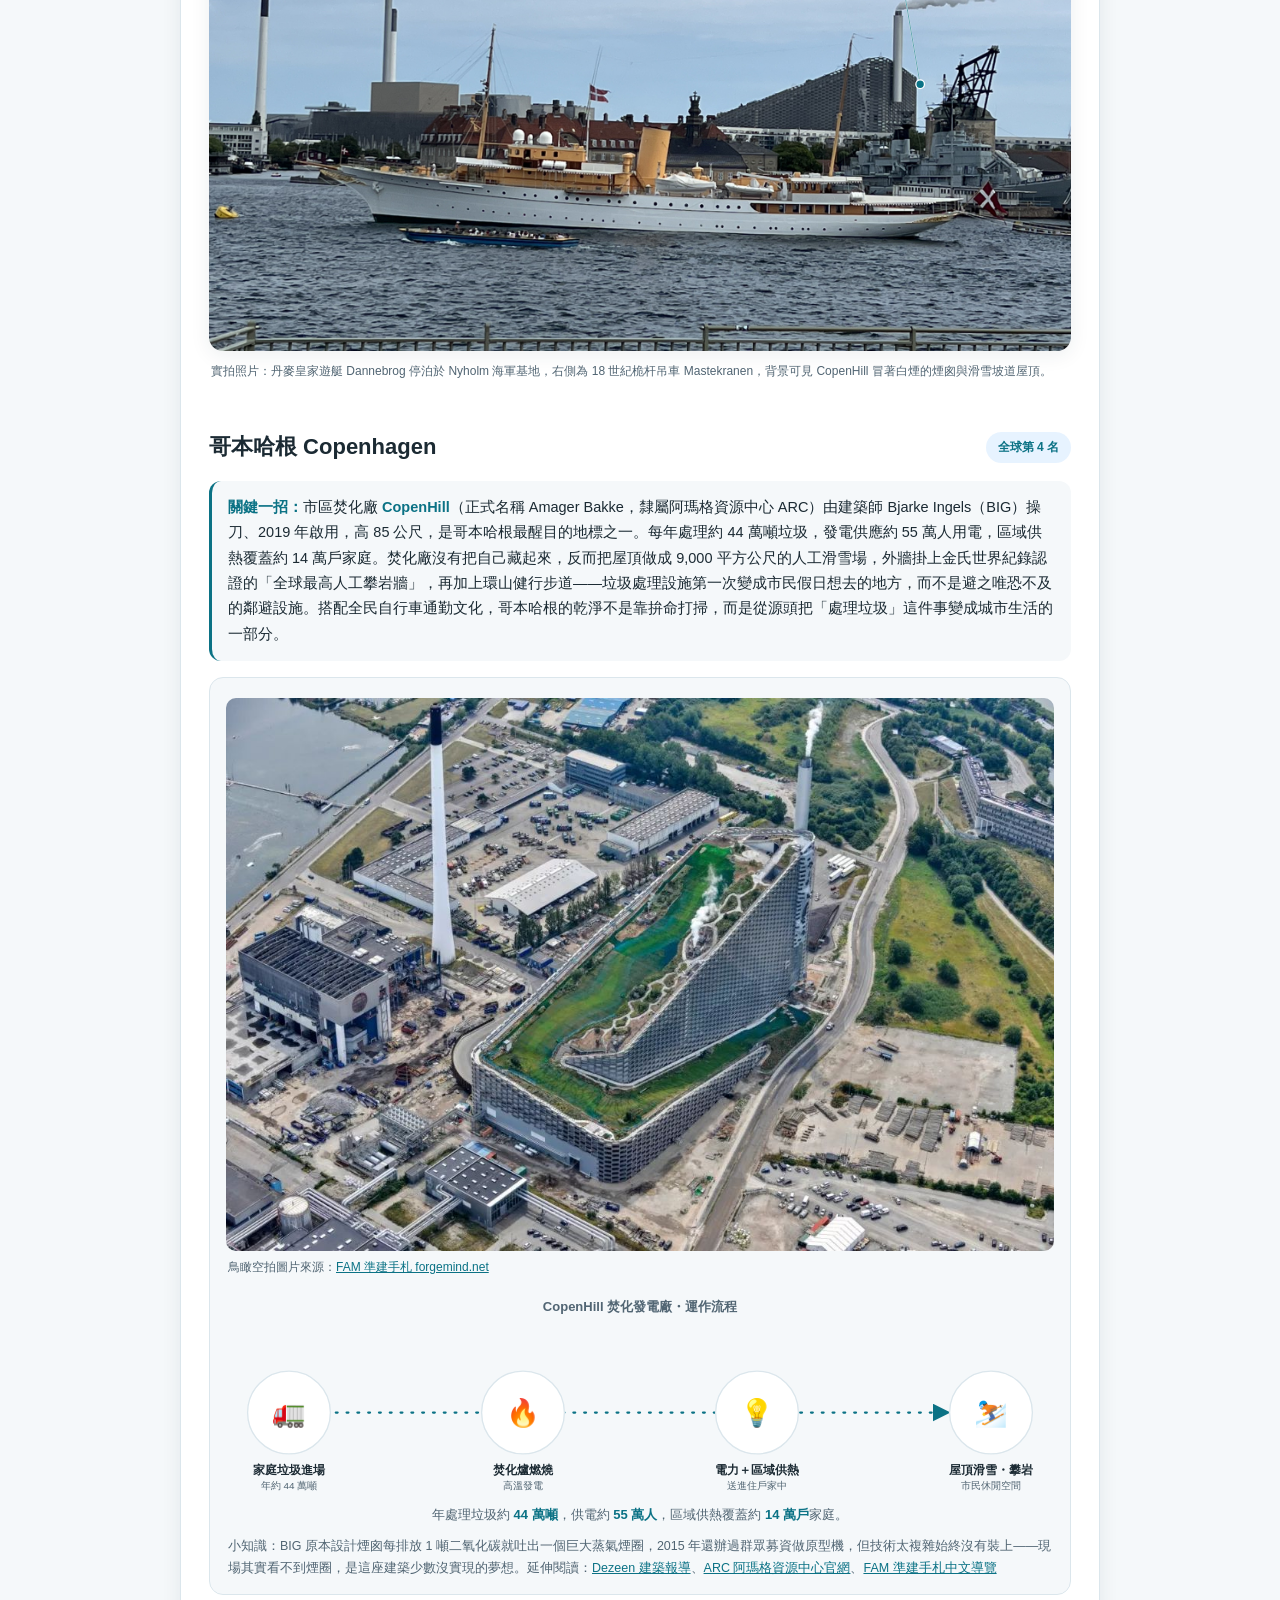
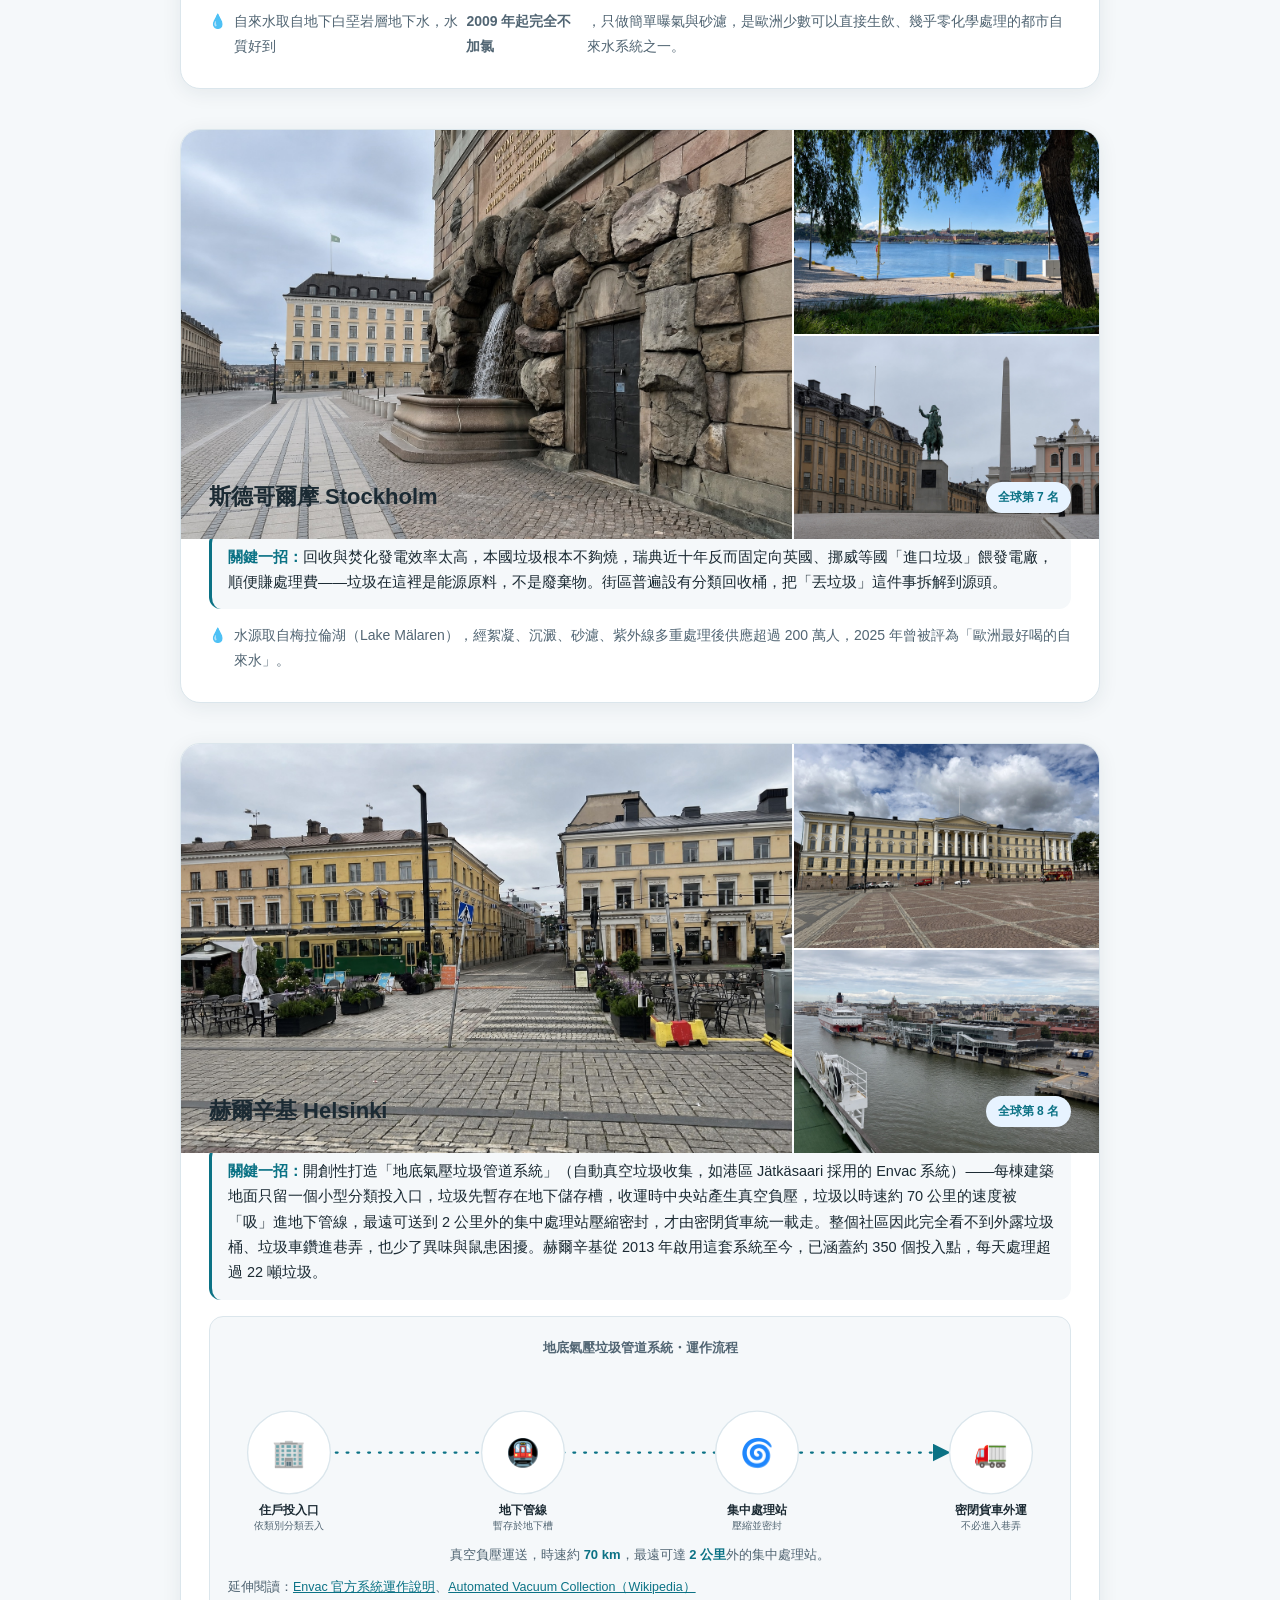
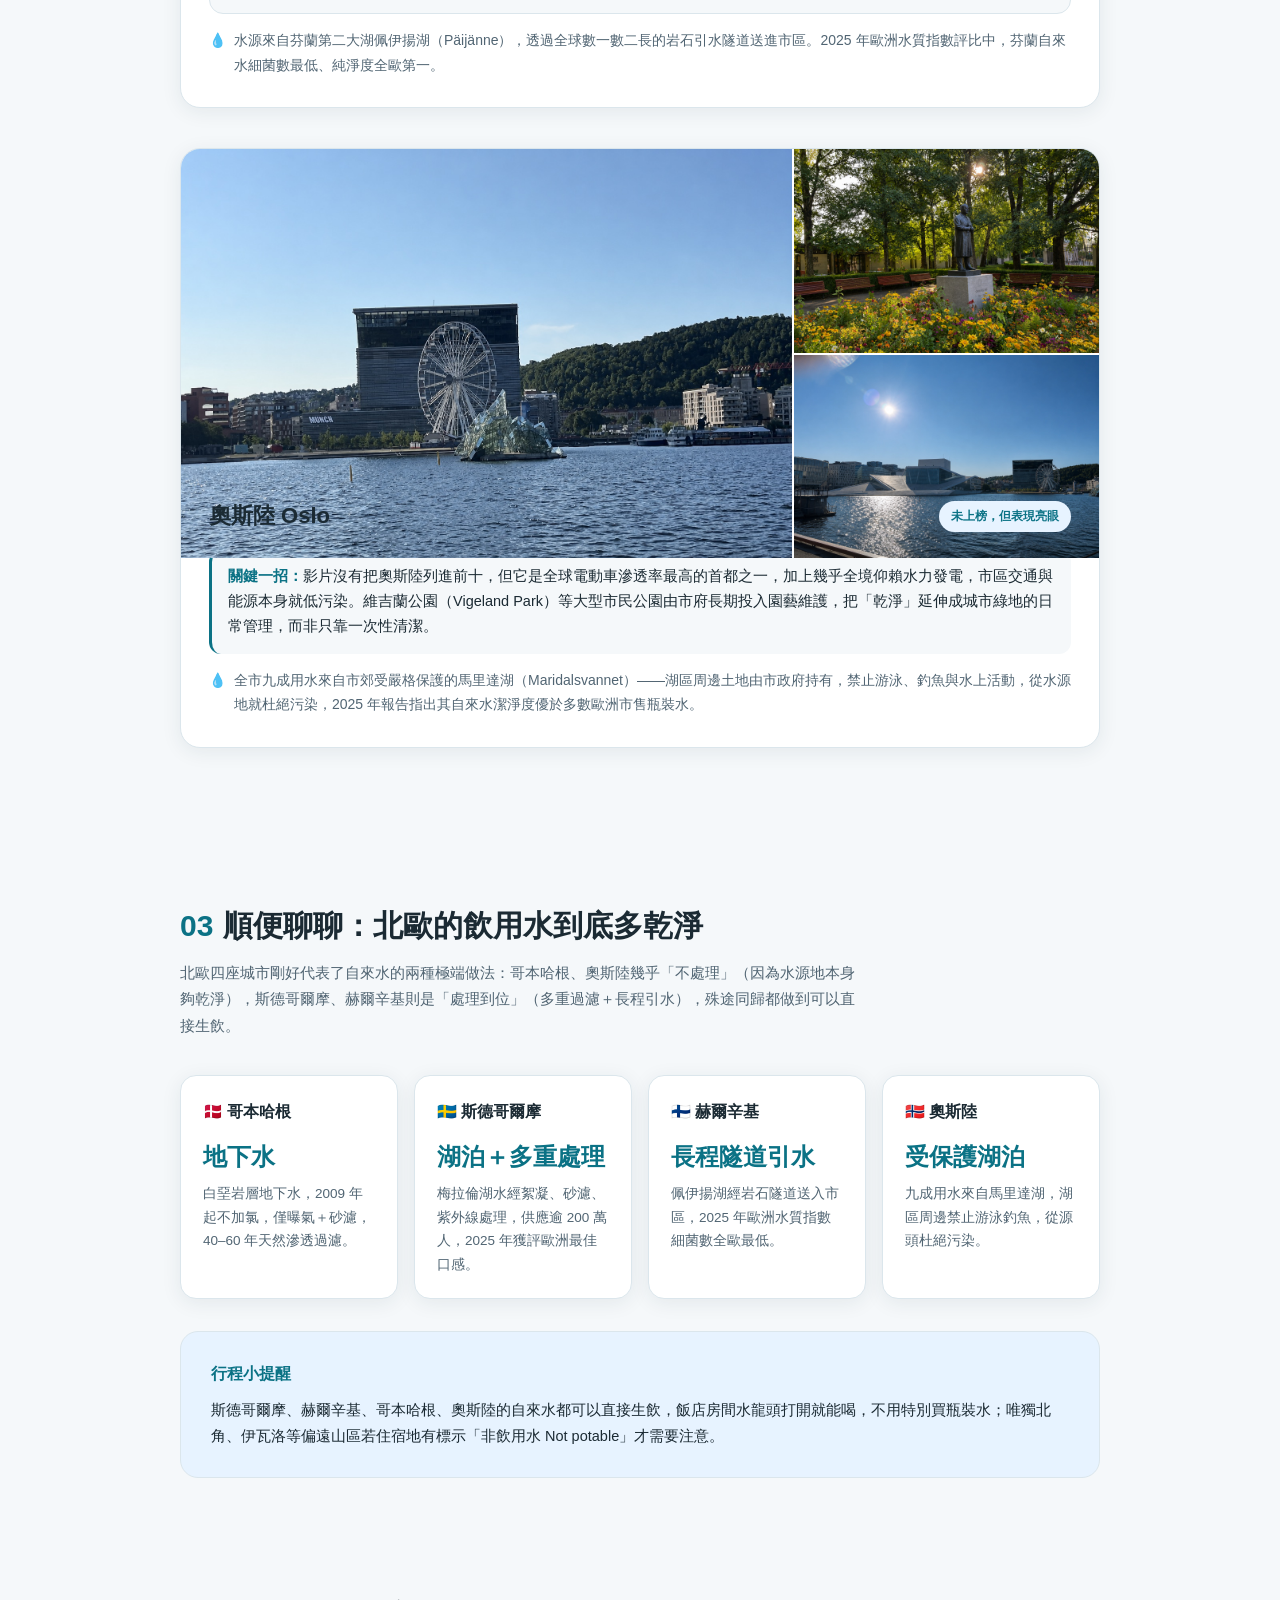
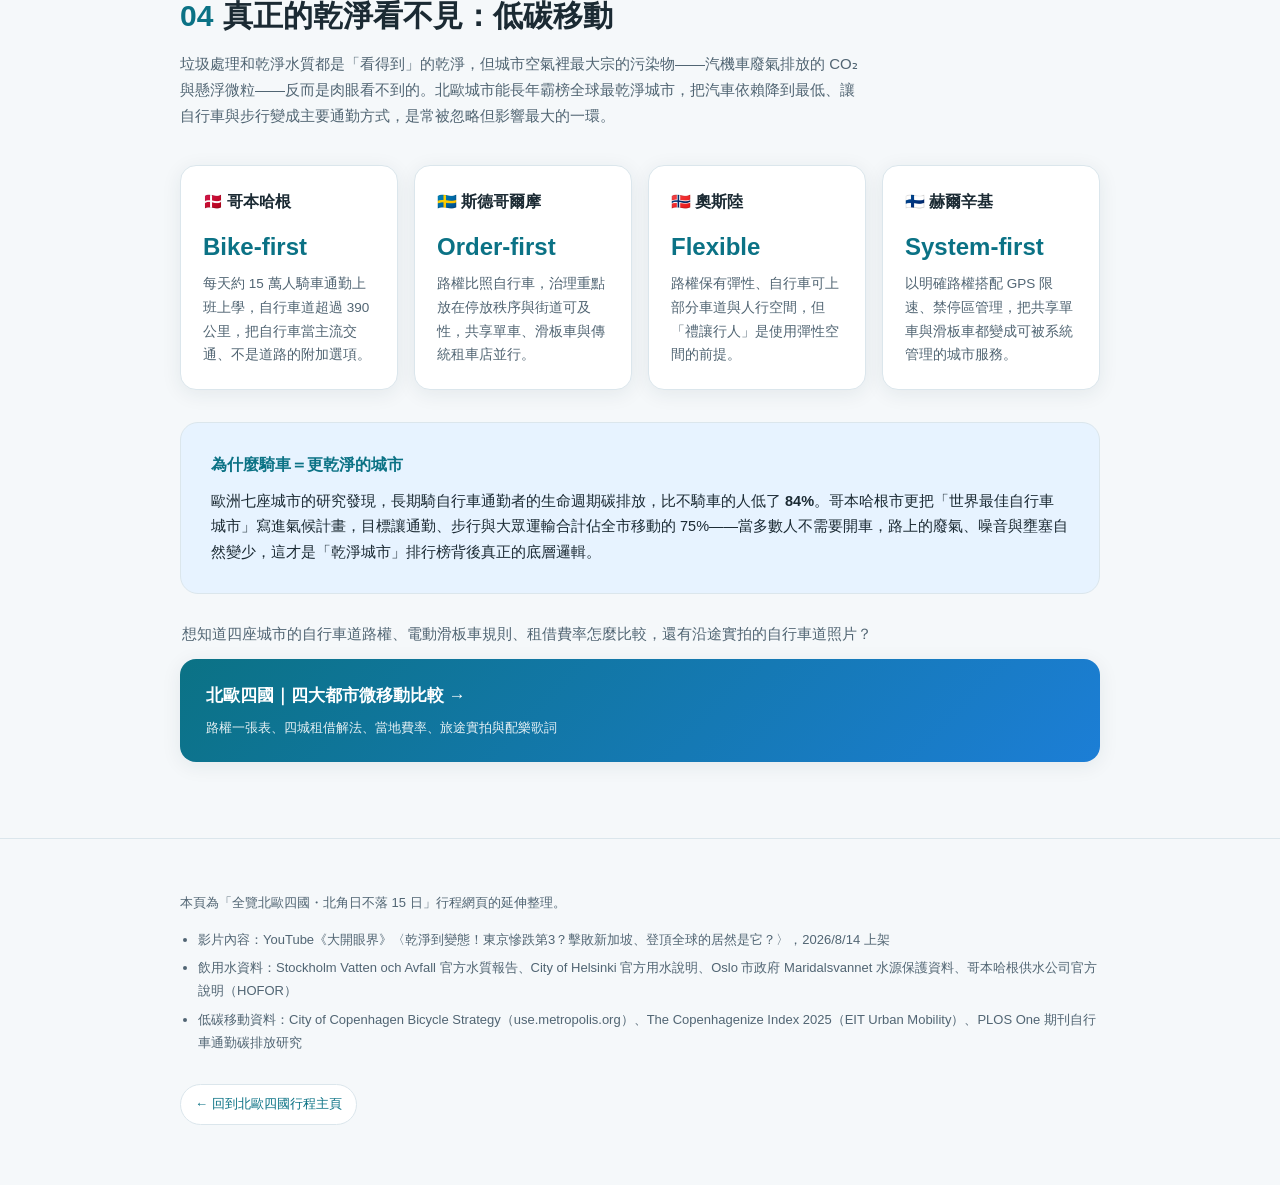
==== commit b6a55da0: "fix: 修正實拍照片與上方照片格的間距，避免視覺重疊 CopenHill 實拍照片原本用負 margin 貼著照片格，陰影看起來像蓋住上方照片； 改為正向 padding 留出清楚間距。" ====
--- a/index.html
+++ b/index.html
@@ -132,7 +132,7 @@
     margin-top:16px; padding:20px 16px 14px; border-radius:14px;
     background:var(--bg); border:1px solid var(--line);
   }
-  .annotate-card{padding:0 28px; margin-top:-4px;}
+  .annotate-card{padding:28px 28px 0;}
   .photo-annotate{position:relative; border-radius:14px; overflow:hidden; box-shadow:var(--shadow);}
   .photo-annotate img{width:100%; height:auto; display:block;}
   .annotate-overlay{position:absolute; inset:0; width:100%; height:100%;}
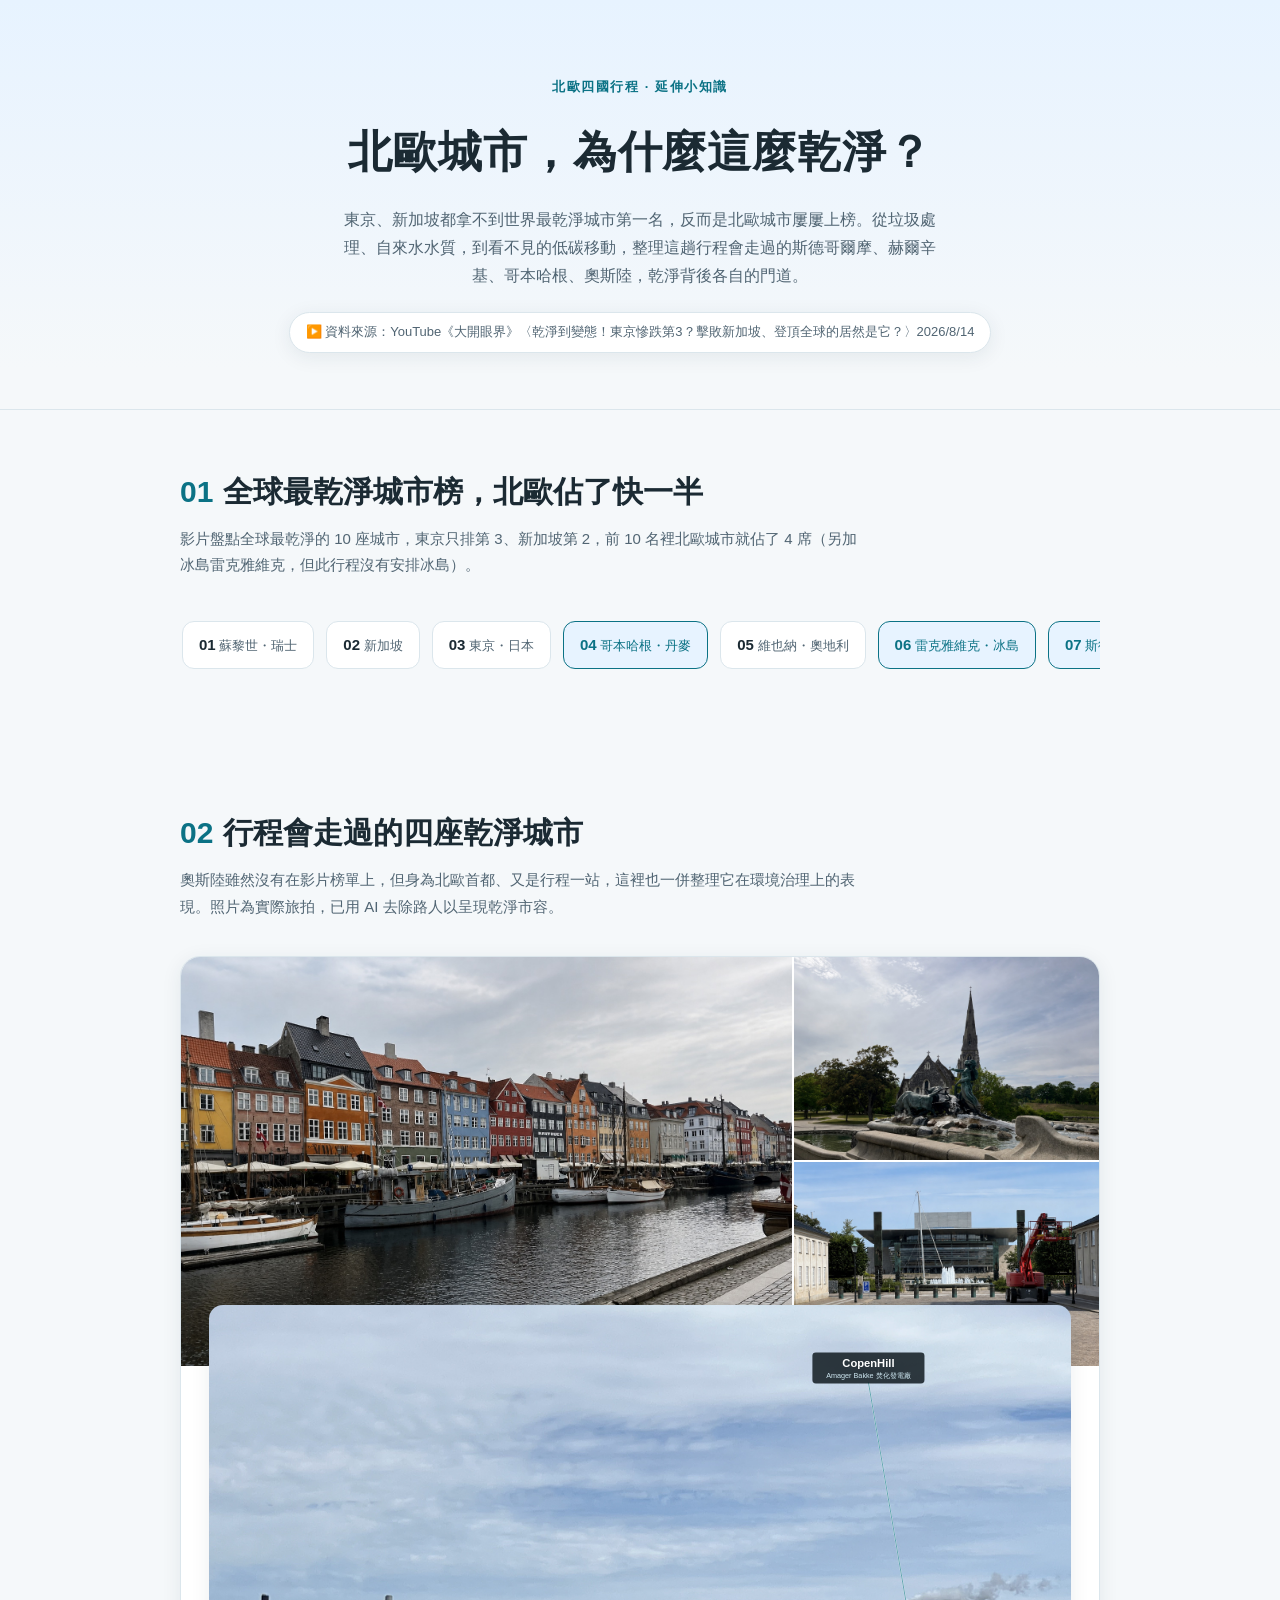
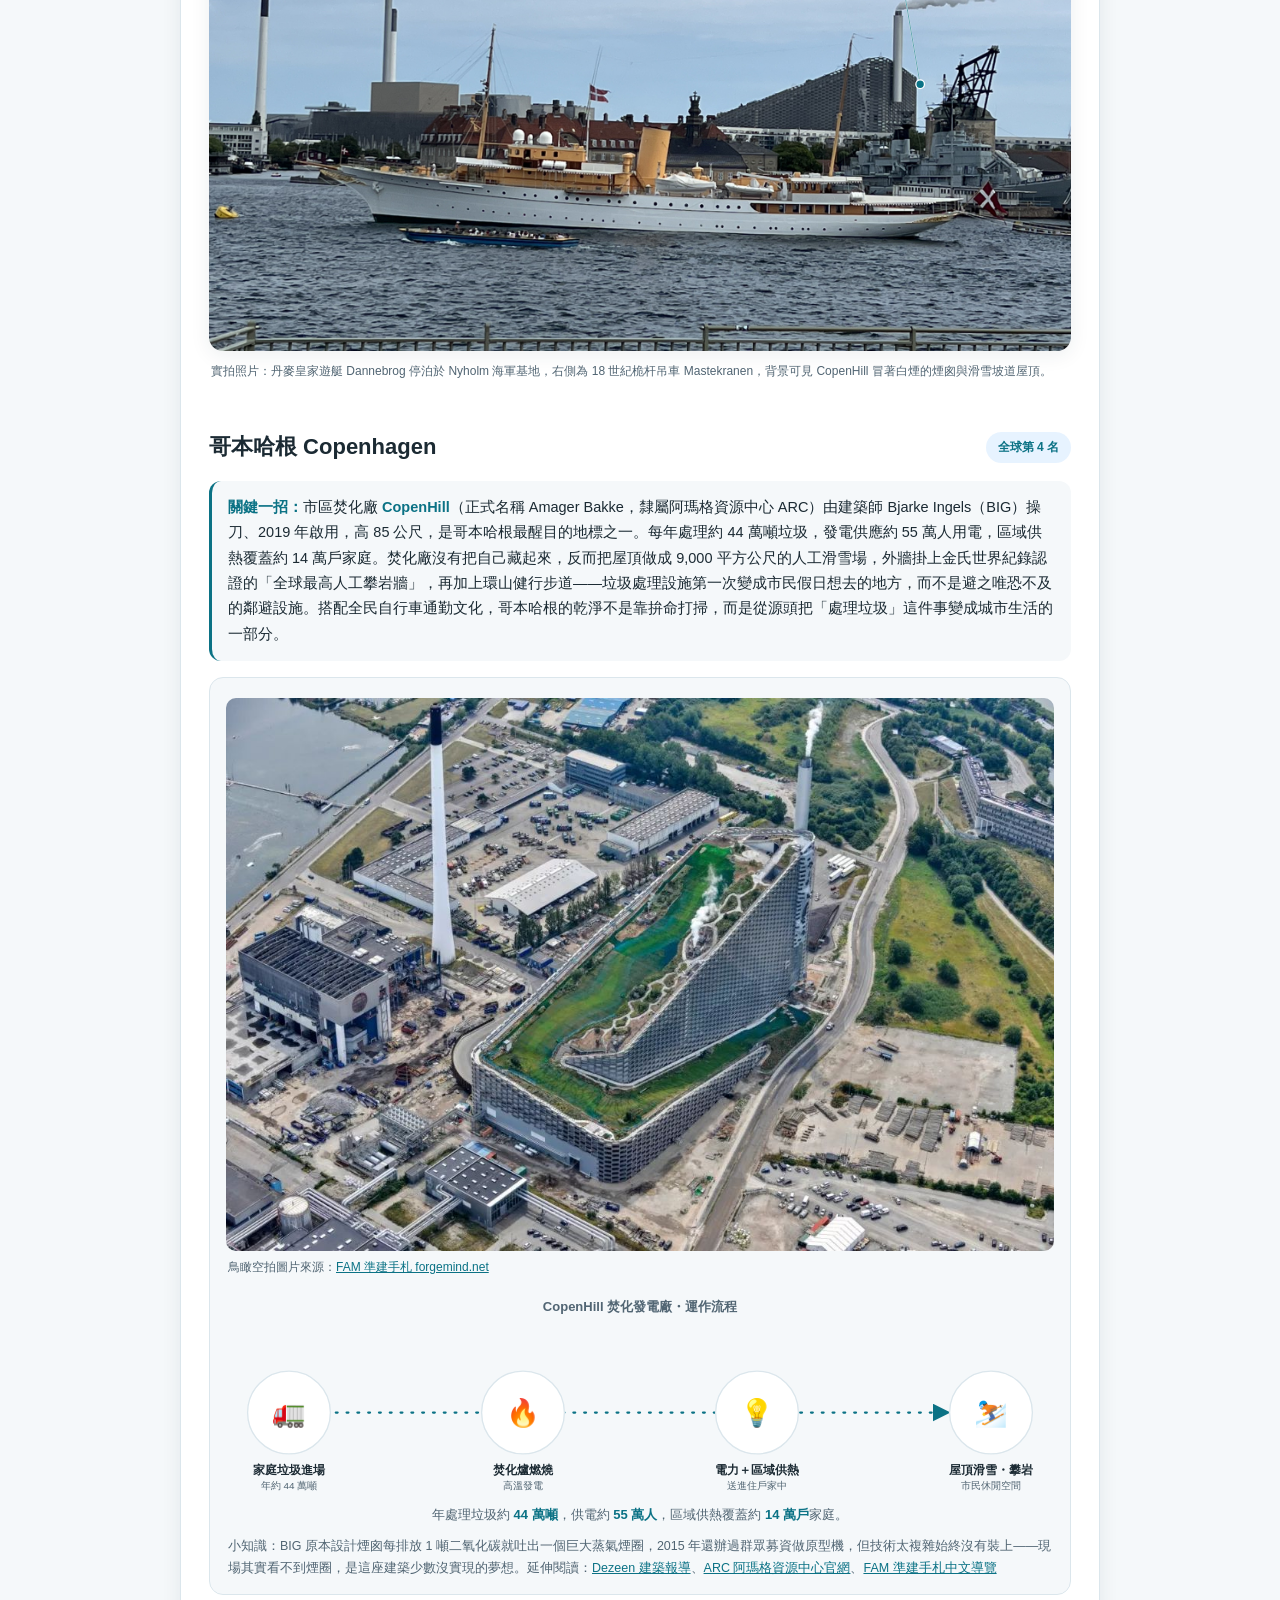
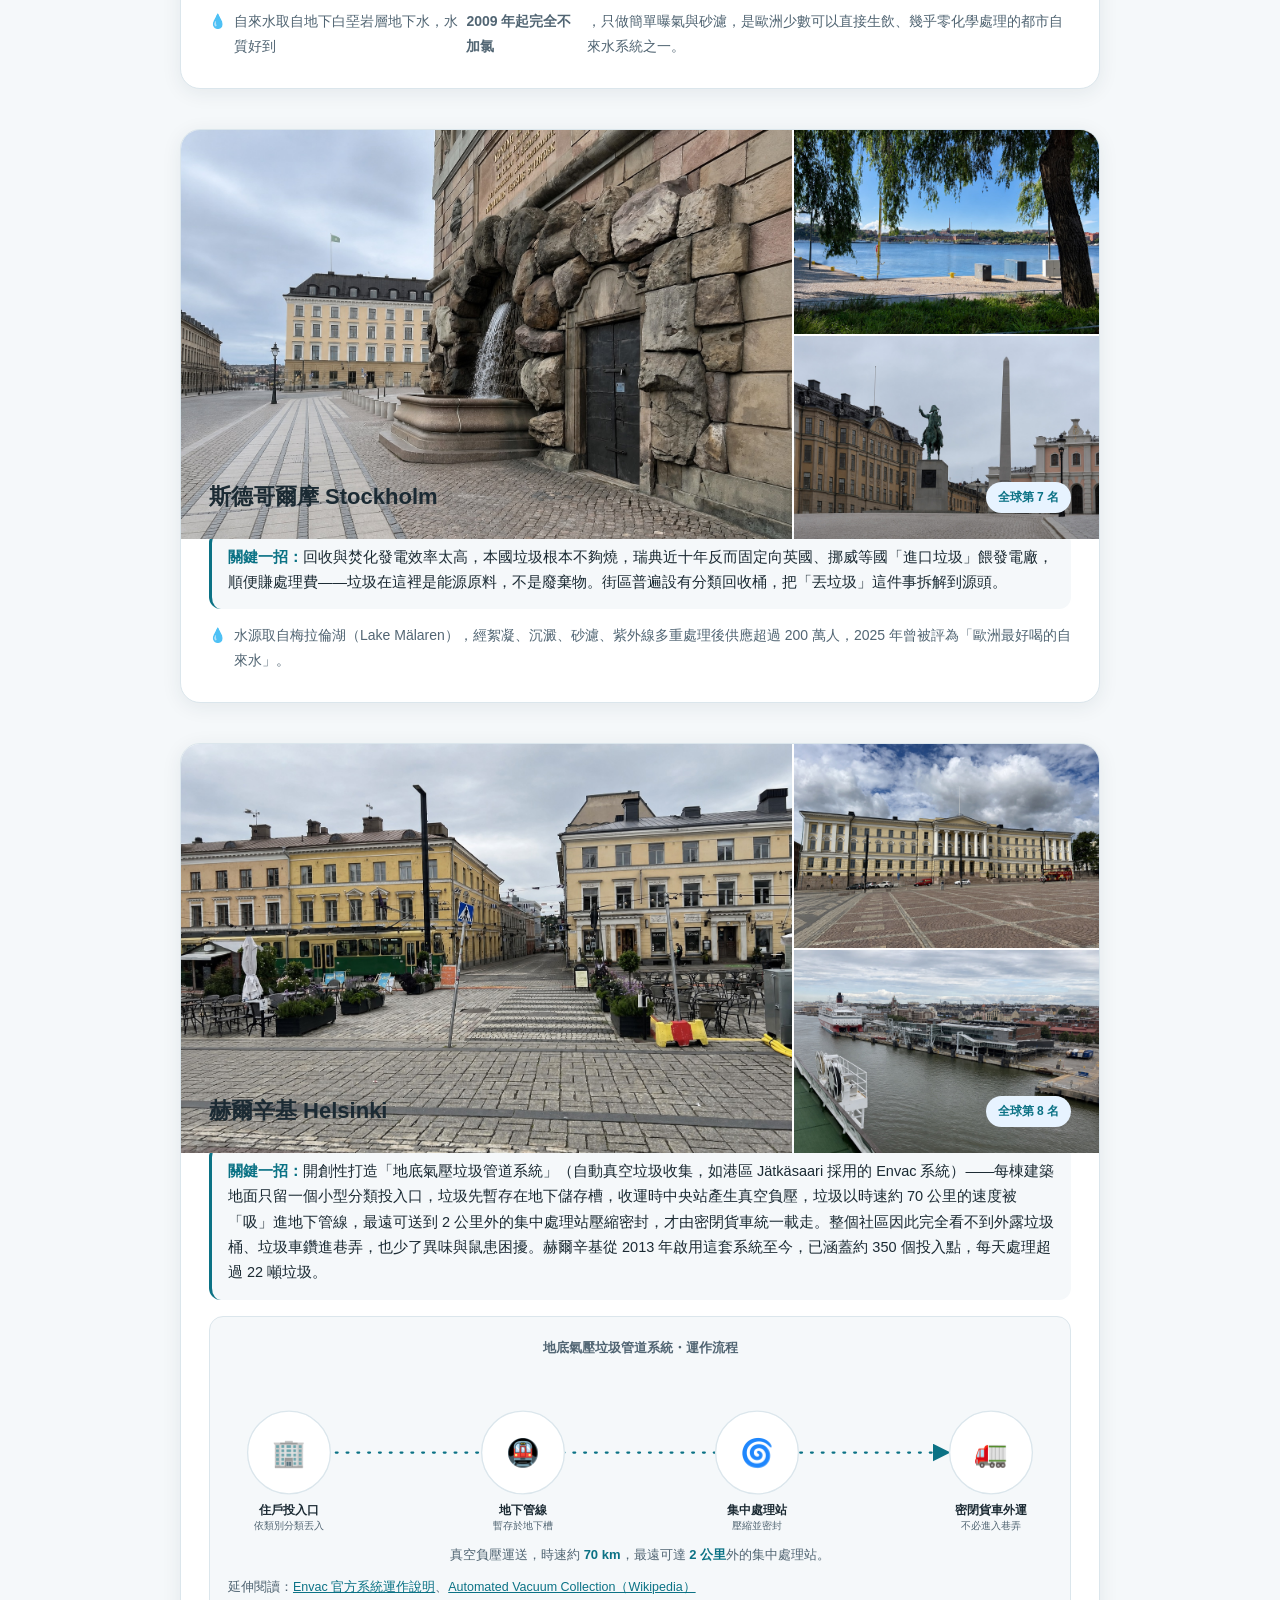
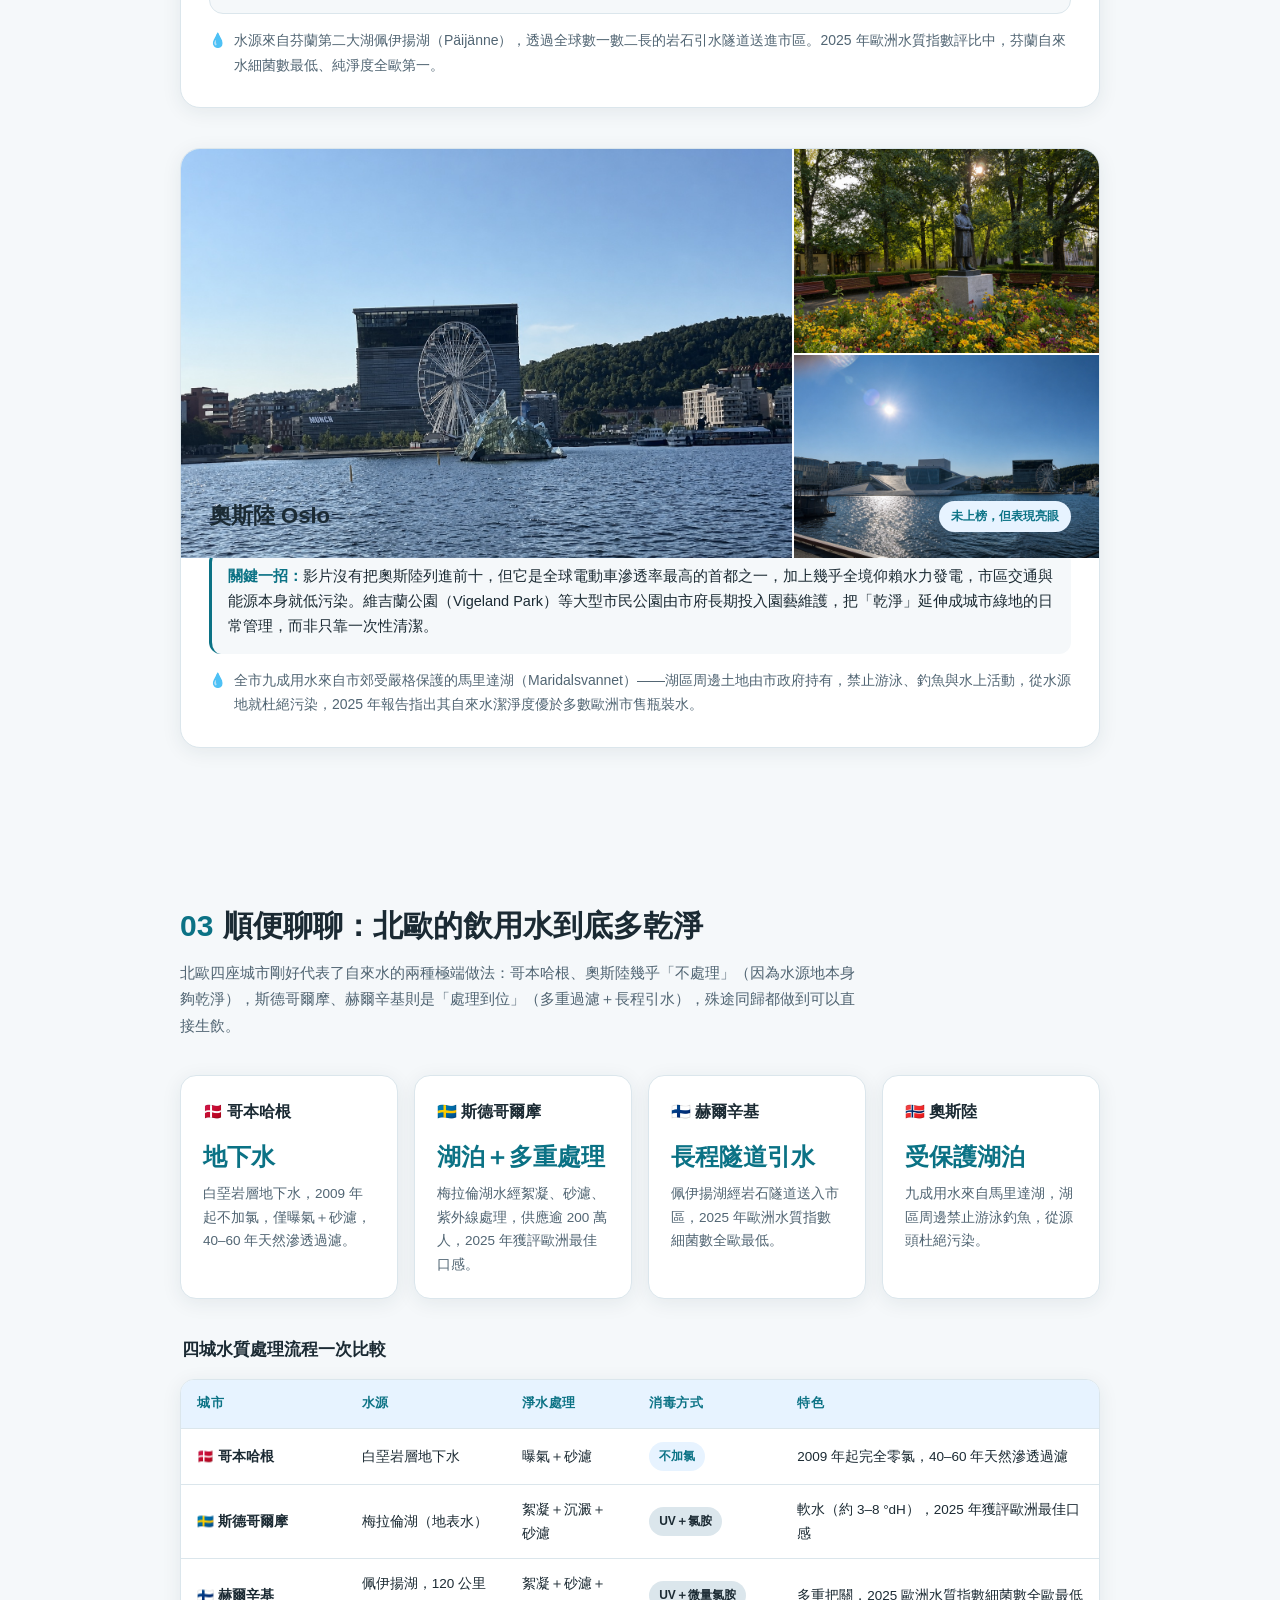
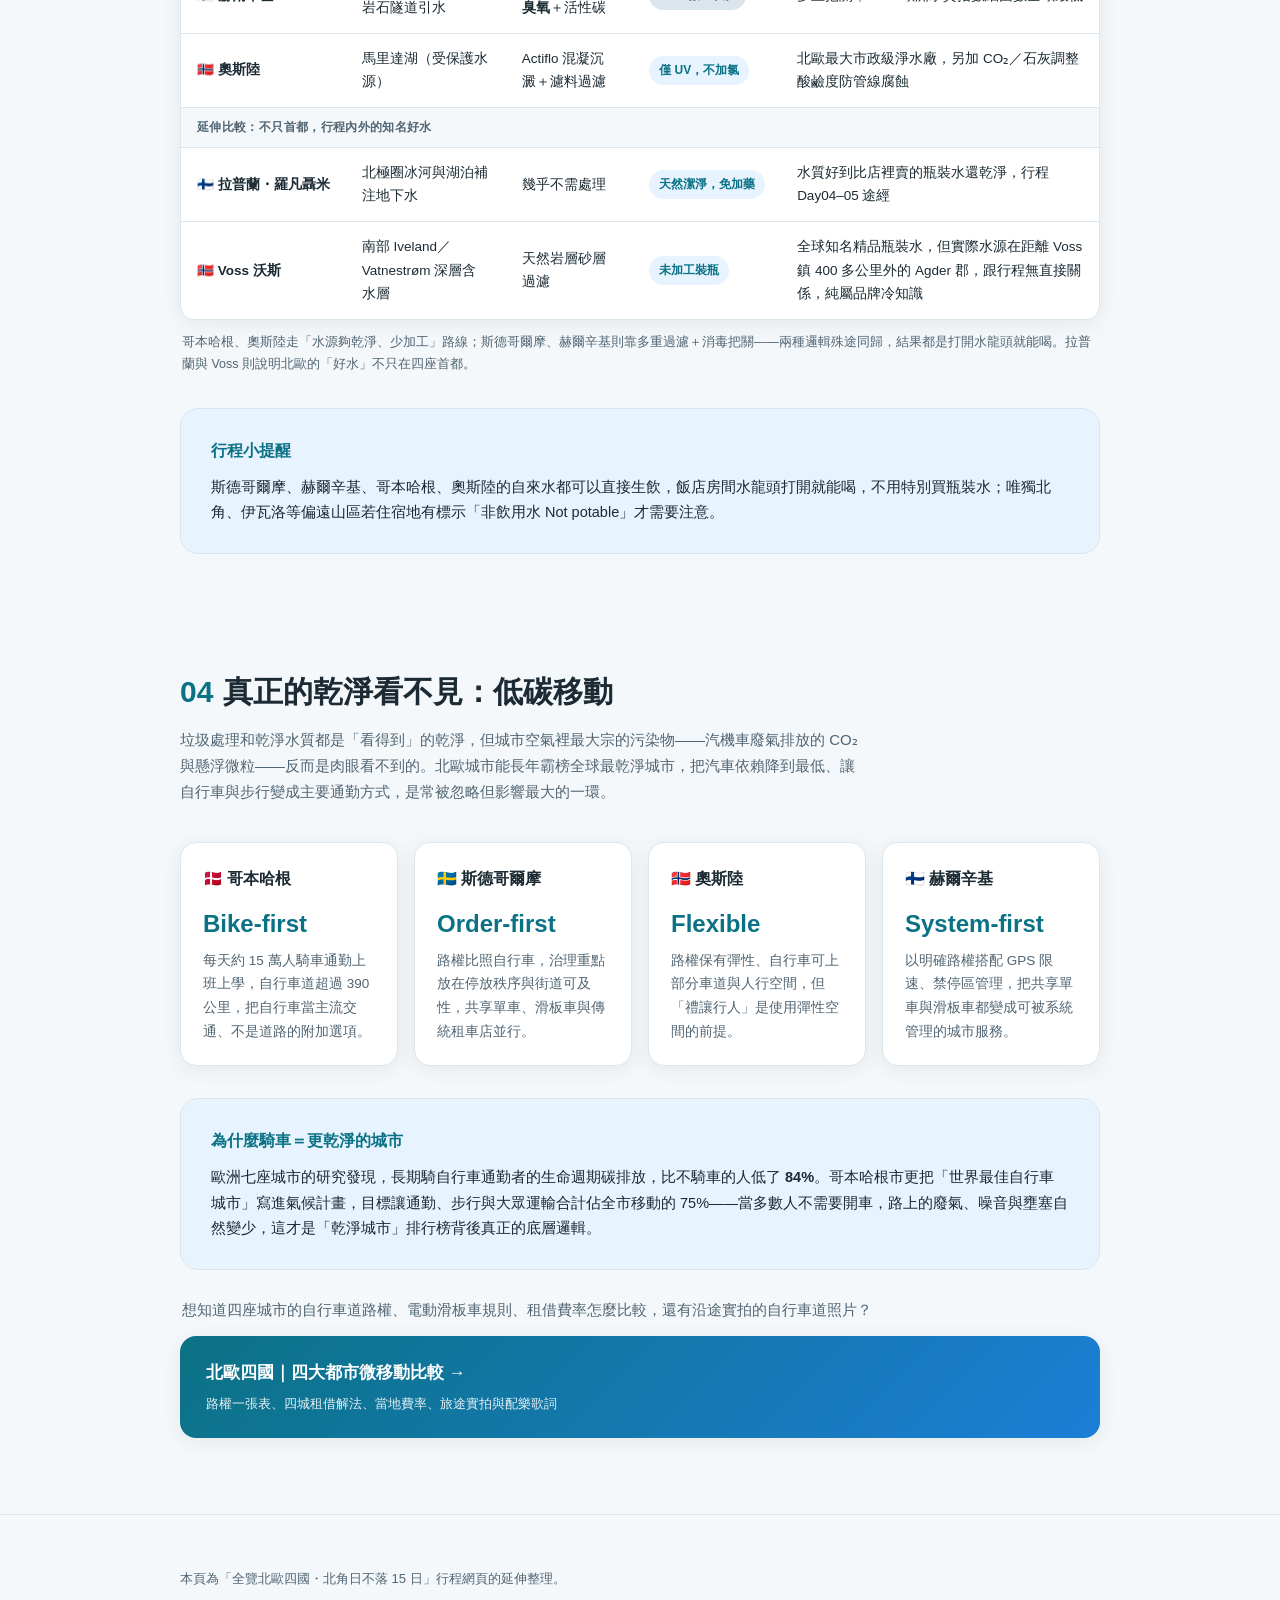
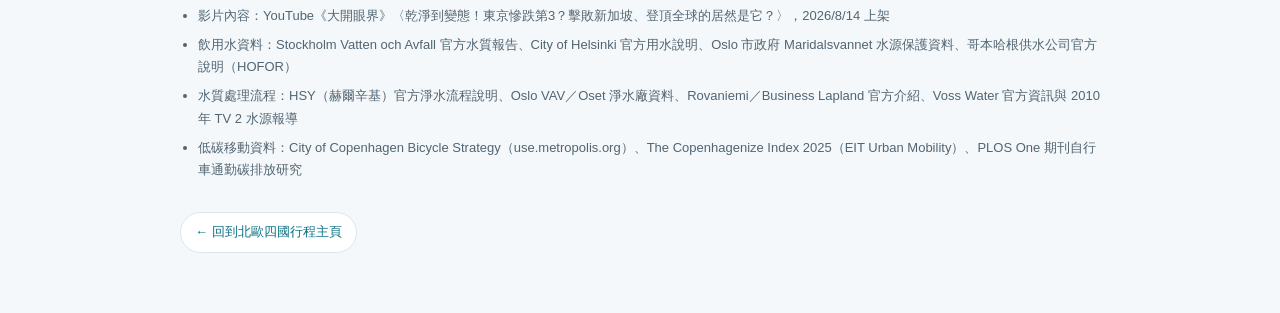
==== commit cab3673d: "feat: 加入北歐四城水質比較表，並延伸收錄拉普蘭與 Voss 新增可橫向捲動的水質處理流程比較表（水源／淨水處理／消毒方式／特色）， 除四座首都外，額外收錄行程沿線的拉普蘭羅凡聶米地下水，以及知名" ====
--- a/index.html
+++ b/index.html
@@ -128,6 +128,33 @@
     font-size:24px; font-weight:800; color:var(--water); margin:10px 0 4px;
   }
 
+  .table-title{margin:36px 2px 14px; font-size:17px; font-weight:800; color:var(--text);}
+  .table-wrap{
+    overflow-x:auto; border-radius:14px; border:1px solid var(--line); background:var(--bg-card);
+    box-shadow:var(--shadow);
+  }
+  .water-table{width:100%; border-collapse:collapse; font-size:13.5px; white-space:nowrap;}
+  .water-table th, .water-table td{
+    padding:13px 16px; text-align:left; border-bottom:1px solid var(--line); white-space:normal;
+  }
+  .water-table thead th{
+    background:var(--accent-soft); color:var(--water); font-size:12.5px;
+    text-transform:uppercase; letter-spacing:.04em; white-space:nowrap;
+  }
+  .water-table tbody th{color:var(--text); font-weight:700; white-space:nowrap;}
+  .water-table tbody tr:last-child th, .water-table tbody tr:last-child td{border-bottom:none;}
+  .water-table .table-divider td{
+    background:var(--bg); color:var(--text-soft); font-size:12px; font-weight:700;
+    padding:9px 16px; letter-spacing:.03em;
+  }
+  .chip{
+    display:inline-block; padding:4px 10px; border-radius:999px; font-size:12px; font-weight:700;
+    white-space:nowrap;
+  }
+  .chip-none{background:var(--accent-soft); color:var(--water);}
+  .chip-mid{background:var(--line); color:var(--text);}
+  .table-footnote{margin:12px 2px 0; font-size:12.5px; color:var(--text-soft);}
+
   .diagram-card{
     margin-top:16px; padding:20px 16px 14px; border-radius:14px;
     background:var(--bg); border:1px solid var(--line);
@@ -418,6 +445,68 @@
         <p>九成用水來自馬里達湖，湖區周邊禁止游泳釣魚，從源頭杜絕污染。</p>
       </div>
     </div>
+
+    <h3 class="table-title">四城水質處理流程一次比較</h3>
+    <div class="table-wrap" tabindex="0" aria-label="北歐四城飲用水處理方式比較表，可水平捲動">
+      <table class="water-table">
+        <thead>
+          <tr>
+            <th scope="col">城市</th>
+            <th scope="col">水源</th>
+            <th scope="col">淨水處理</th>
+            <th scope="col">消毒方式</th>
+            <th scope="col">特色</th>
+          </tr>
+        </thead>
+        <tbody>
+          <tr>
+            <th scope="row">🇩🇰 哥本哈根</th>
+            <td>白堊岩層地下水</td>
+            <td>曝氣＋砂濾</td>
+            <td><span class="chip chip-none">不加氯</span></td>
+            <td>2009 年起完全零氯，40–60 年天然滲透過濾</td>
+          </tr>
+          <tr>
+            <th scope="row">🇸🇪 斯德哥爾摩</th>
+            <td>梅拉倫湖（地表水）</td>
+            <td>絮凝＋沉澱＋砂濾</td>
+            <td><span class="chip chip-mid">UV＋氯胺</span></td>
+            <td>軟水（約 3–8 °dH），2025 年獲評歐洲最佳口感</td>
+          </tr>
+          <tr>
+            <th scope="row">🇫🇮 赫爾辛基</th>
+            <td>佩伊揚湖，120 公里岩石隧道引水</td>
+            <td>絮凝＋砂濾＋<b>臭氧</b>＋活性碳</td>
+            <td><span class="chip chip-mid">UV＋微量氯胺</span></td>
+            <td>多重把關，2025 歐洲水質指數細菌數全歐最低</td>
+          </tr>
+          <tr>
+            <th scope="row">🇳🇴 奧斯陸</th>
+            <td>馬里達湖（受保護水源）</td>
+            <td>Actiflo 混凝沉澱＋濾料過濾</td>
+            <td><span class="chip chip-none">僅 UV，不加氯</span></td>
+            <td>北歐最大市政級淨水廠，另加 CO₂／石灰調整酸鹼度防管線腐蝕</td>
+          </tr>
+          <tr class="table-divider"><td colspan="5">延伸比較：不只首都，行程內外的知名好水</td></tr>
+          <tr>
+            <th scope="row">🇫🇮 拉普蘭・羅凡聶米</th>
+            <td>北極圈冰河與湖泊補注地下水</td>
+            <td>幾乎不需處理</td>
+            <td><span class="chip chip-none">天然潔淨，免加藥</span></td>
+            <td>水質好到比店裡賣的瓶裝水還乾淨，行程 Day04–05 途經</td>
+          </tr>
+          <tr>
+            <th scope="row">🇳🇴 Voss 沃斯</th>
+            <td>南部 Iveland／Vatnestrøm 深層含水層</td>
+            <td>天然岩層砂層過濾</td>
+            <td><span class="chip chip-none">未加工裝瓶</span></td>
+            <td>全球知名精品瓶裝水，但實際水源在距離 Voss 鎮 400 多公里外的 Agder 郡，跟行程無直接關係，純屬品牌冷知識</td>
+          </tr>
+        </tbody>
+      </table>
+    </div>
+    <p class="table-footnote">哥本哈根、奧斯陸走「水源夠乾淨、少加工」路線；斯德哥爾摩、赫爾辛基則靠多重過濾＋消毒把關——兩種邏輯殊途同歸，結果都是打開水龍頭就能喝。拉普蘭與 Voss 則說明北歐的「好水」不只在四座首都。</p>
+
     <div class="callout">
       <h4>行程小提醒</h4>
       <p>斯德哥爾摩、赫爾辛基、哥本哈根、奧斯陸的自來水都可以直接生飲，飯店房間水龍頭打開就能喝，不用特別買瓶裝水；唯獨北角、伊瓦洛等偏遠山區若住宿地有標示「非飲用水 Not potable」才需要注意。</p>
@@ -472,6 +561,7 @@
     <ul class="src-list">
       <li>影片內容：YouTube《大開眼界》〈乾淨到變態！東京慘跌第3？擊敗新加坡、登頂全球的居然是它？〉，2026/8/14 上架</li>
       <li>飲用水資料：Stockholm Vatten och Avfall 官方水質報告、City of Helsinki 官方用水說明、Oslo 市政府 Maridalsvannet 水源保護資料、哥本哈根供水公司官方說明（HOFOR）</li>
+      <li>水質處理流程：HSY（赫爾辛基）官方淨水流程說明、Oslo VAV／Oset 淨水廠資料、Rovaniemi／Business Lapland 官方介紹、Voss Water 官方資訊與 2010 年 TV 2 水源報導</li>
       <li>低碳移動資料：City of Copenhagen Bicycle Strategy（use.metropolis.org）、The Copenhagenize Index 2025（EIT Urban Mobility）、PLOS One 期刊自行車通勤碳排放研究</li>
     </ul>
     <a class="backlink" href="https://maskywg.github.io/northeurope/北歐四國">← 回到北歐四國行程主頁</a>
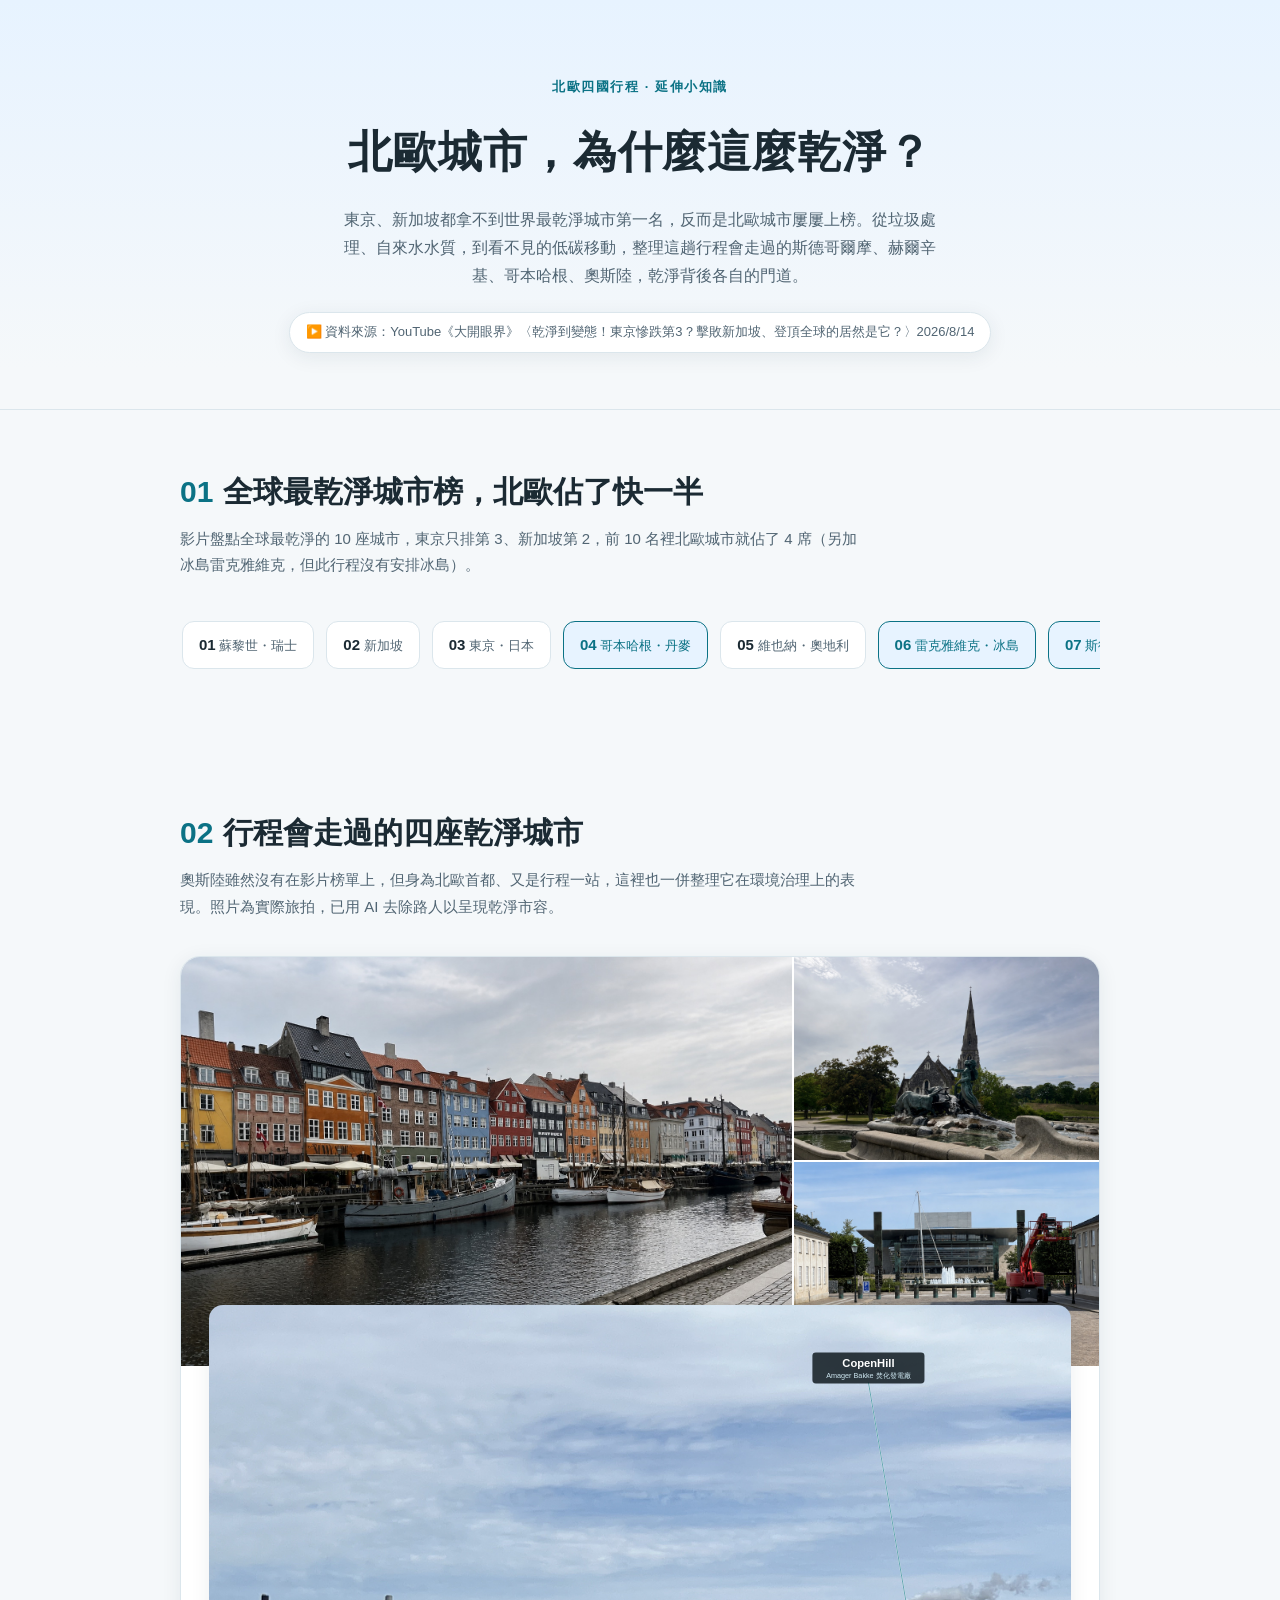
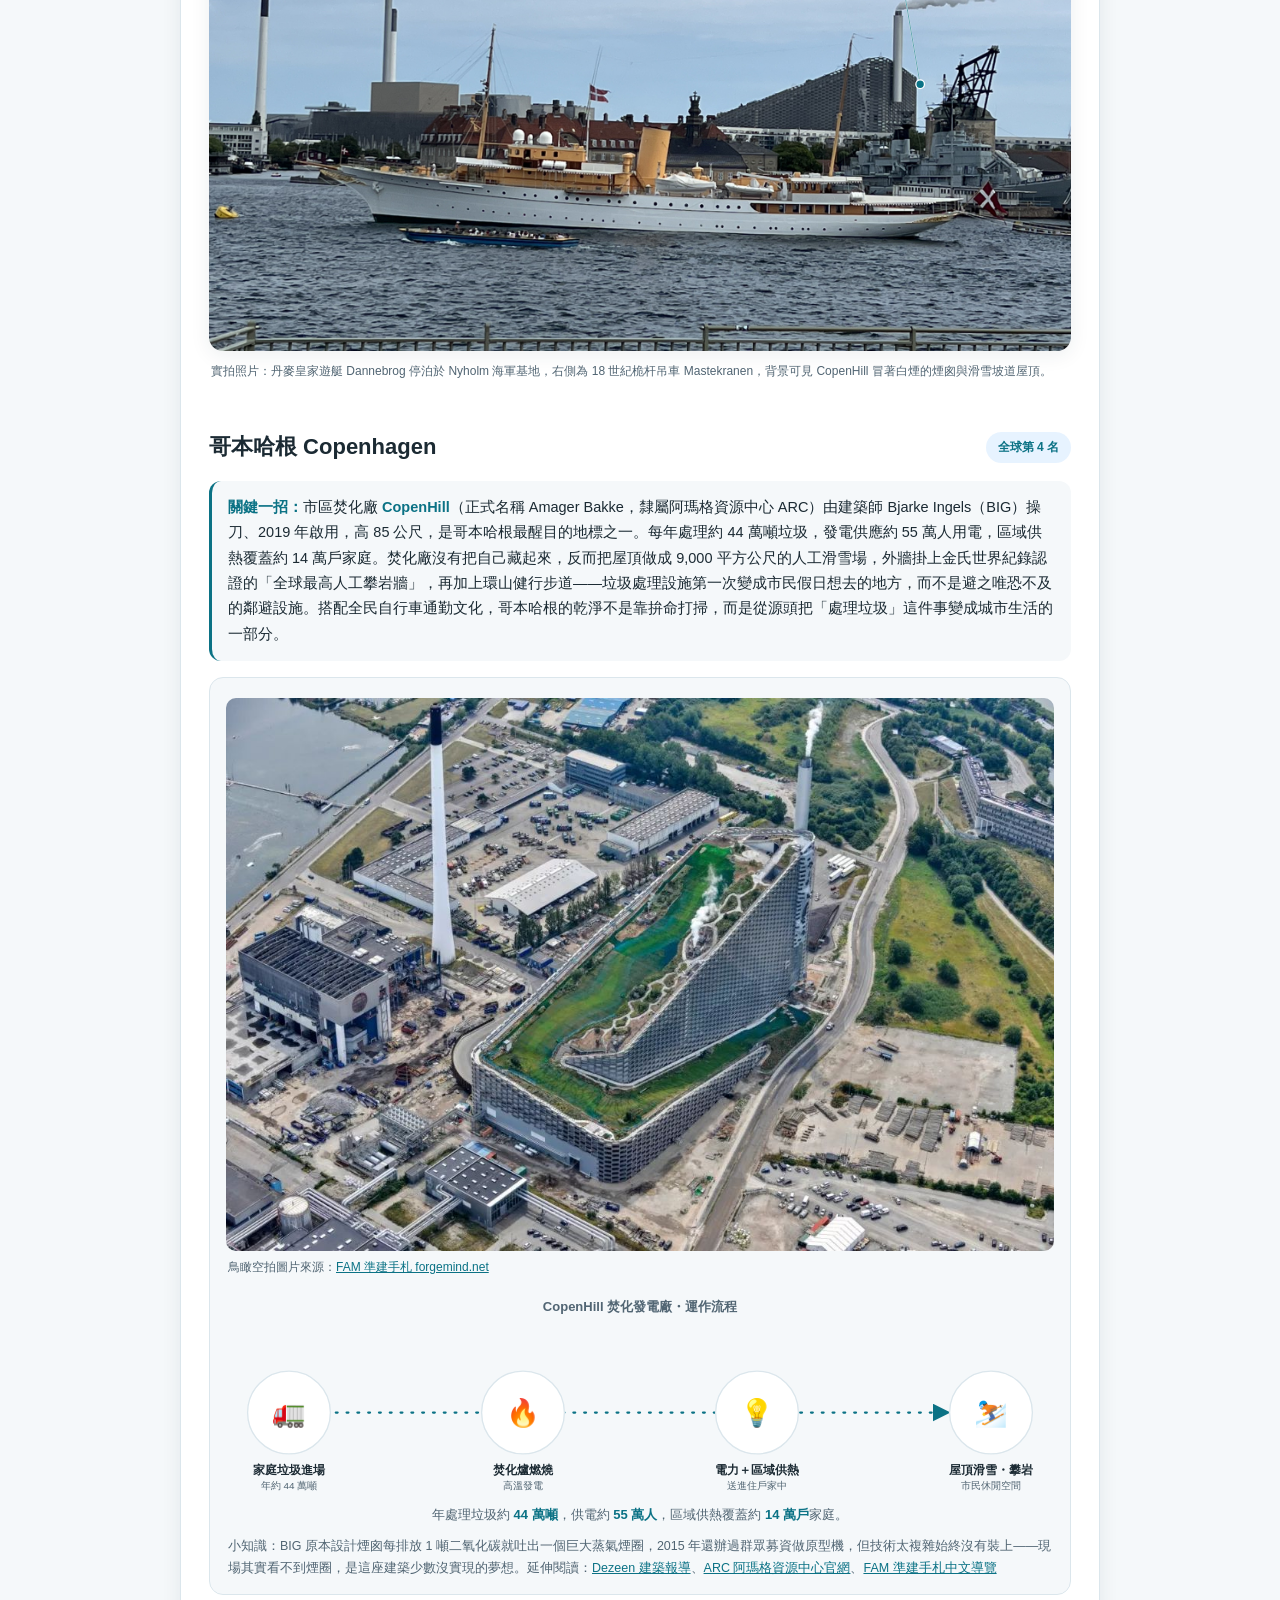
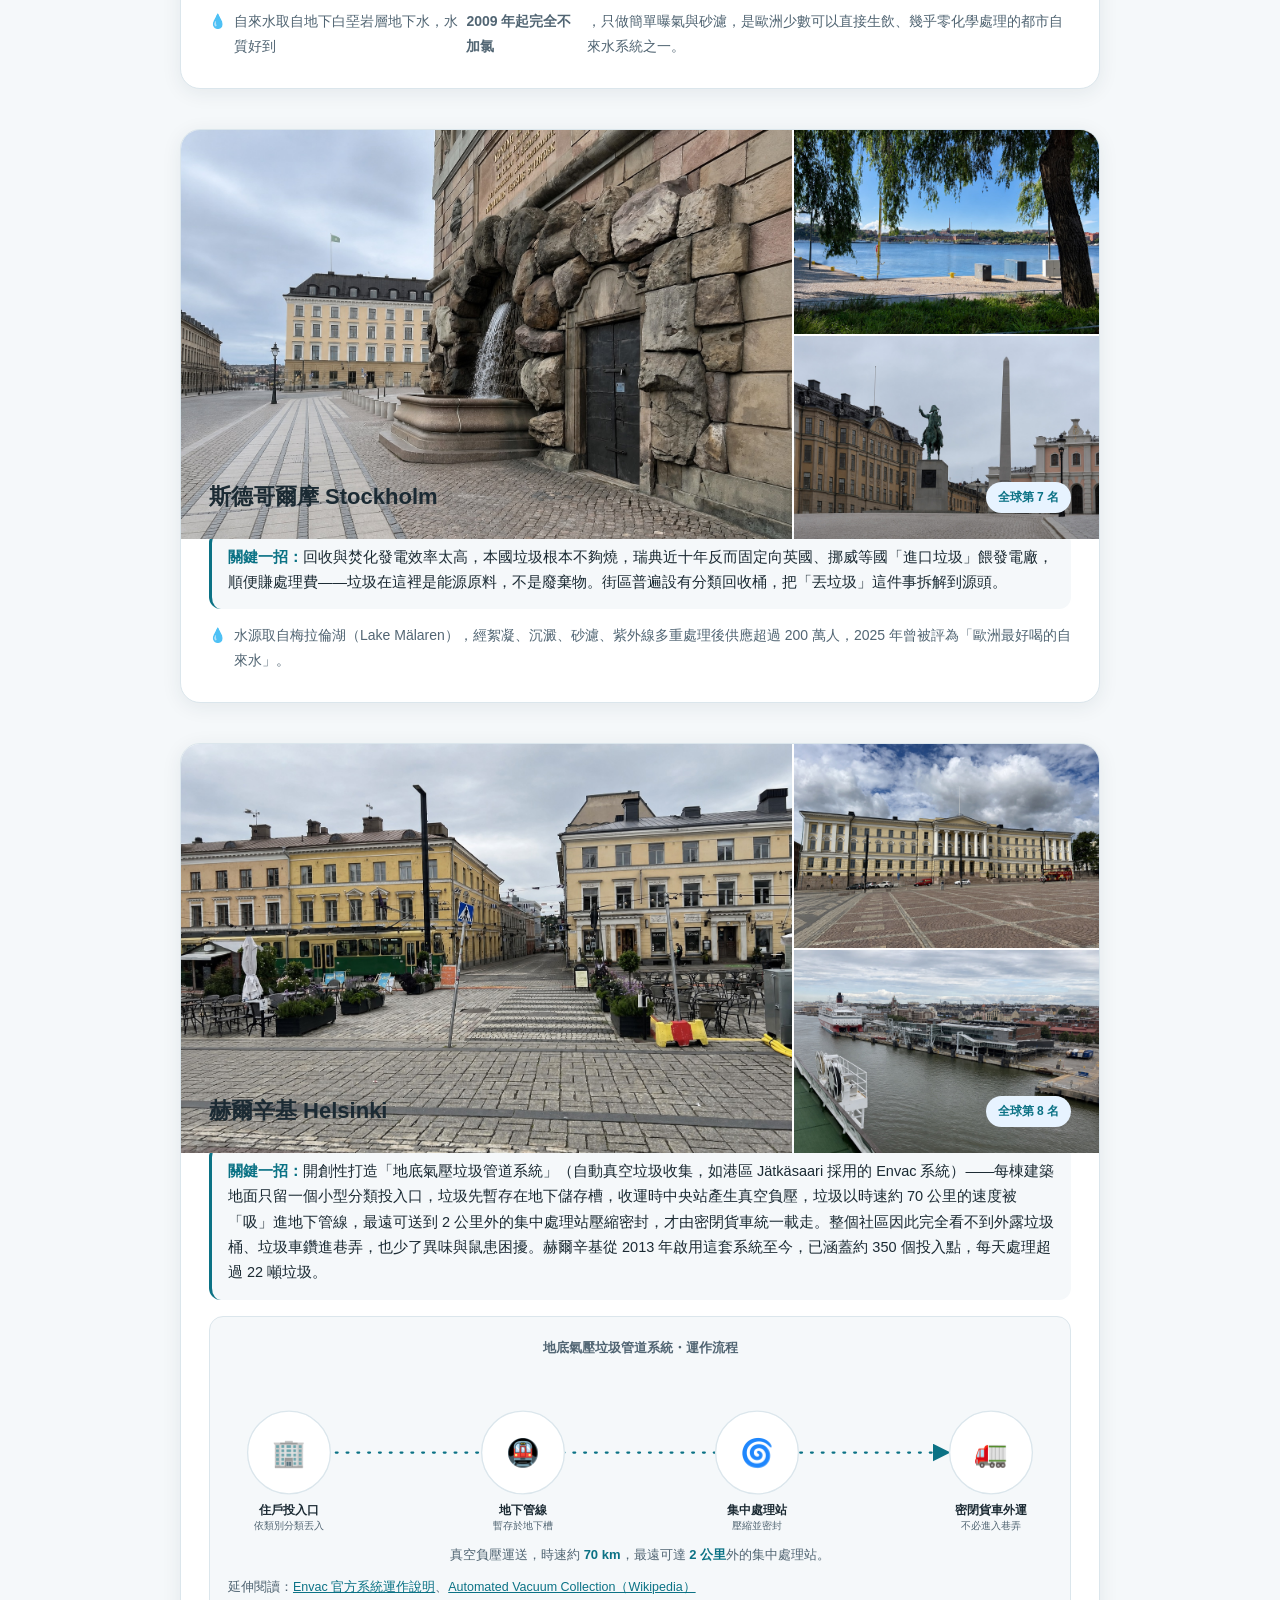
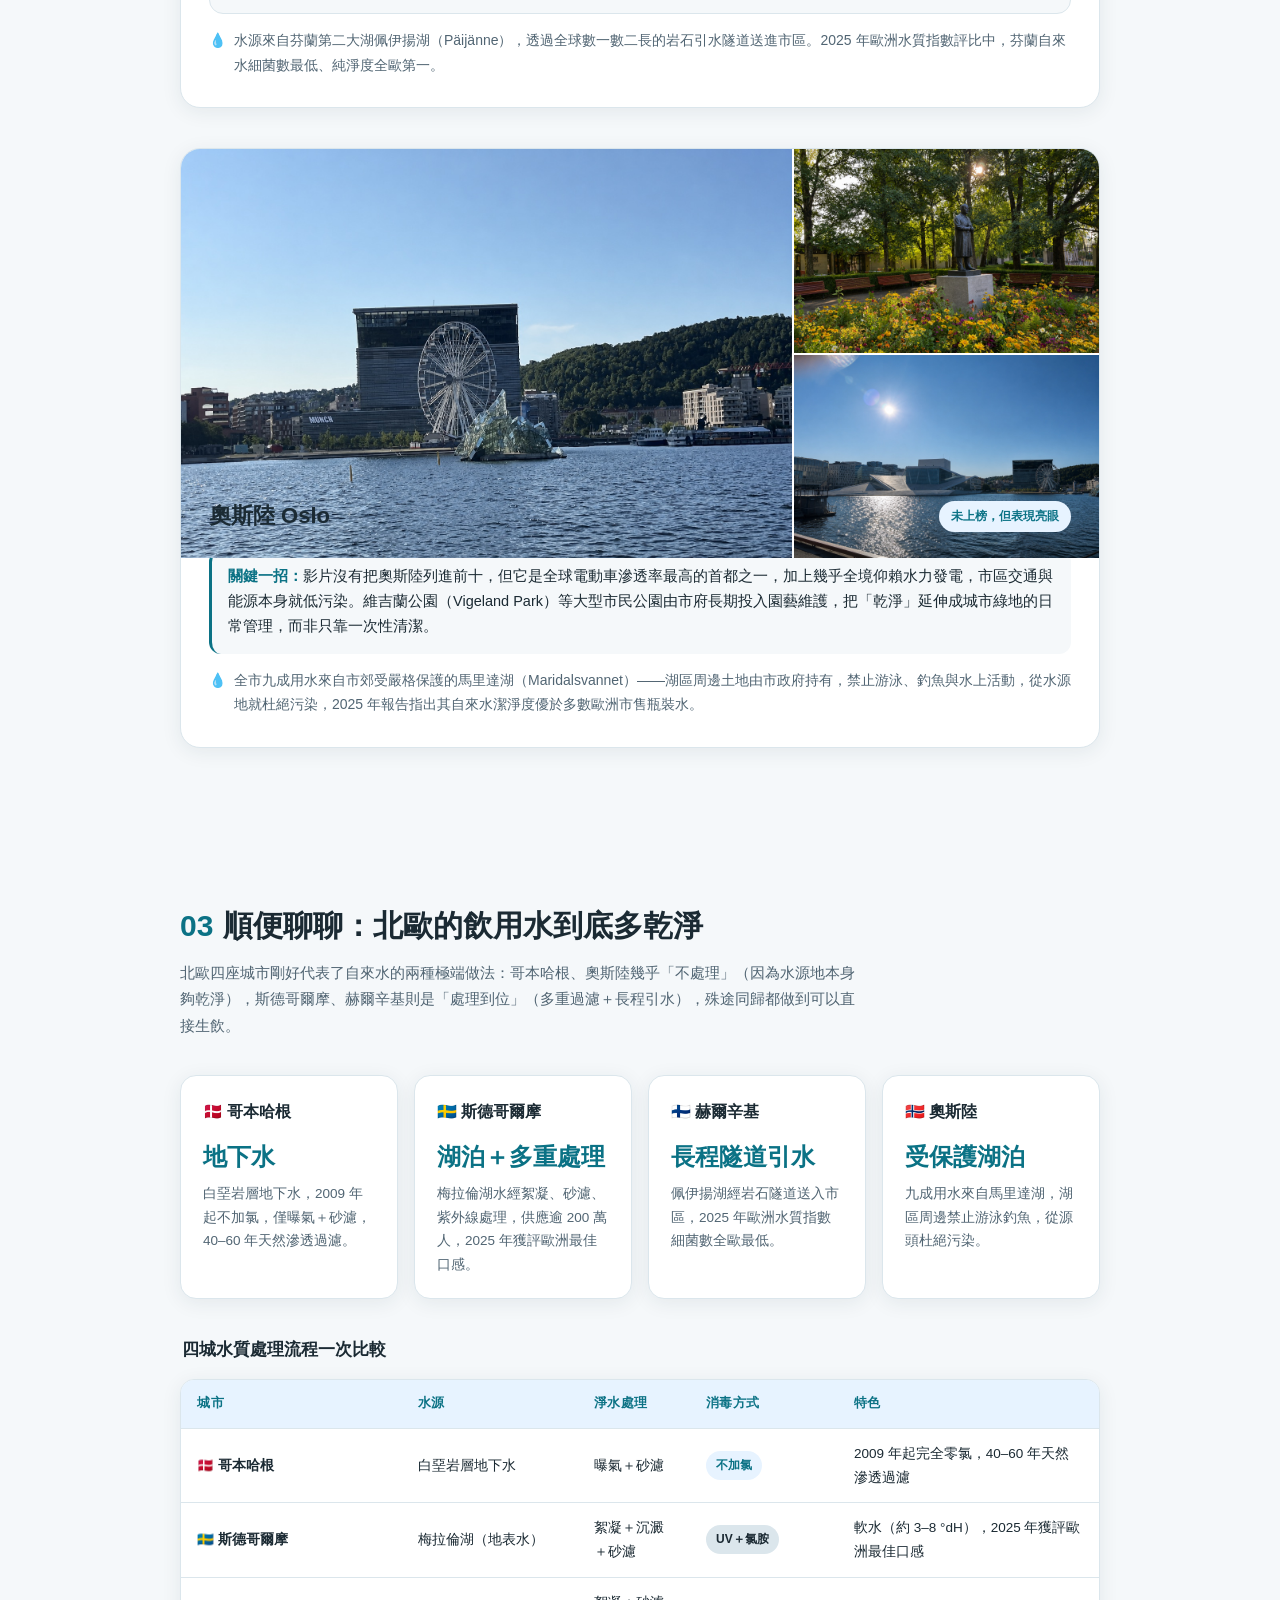
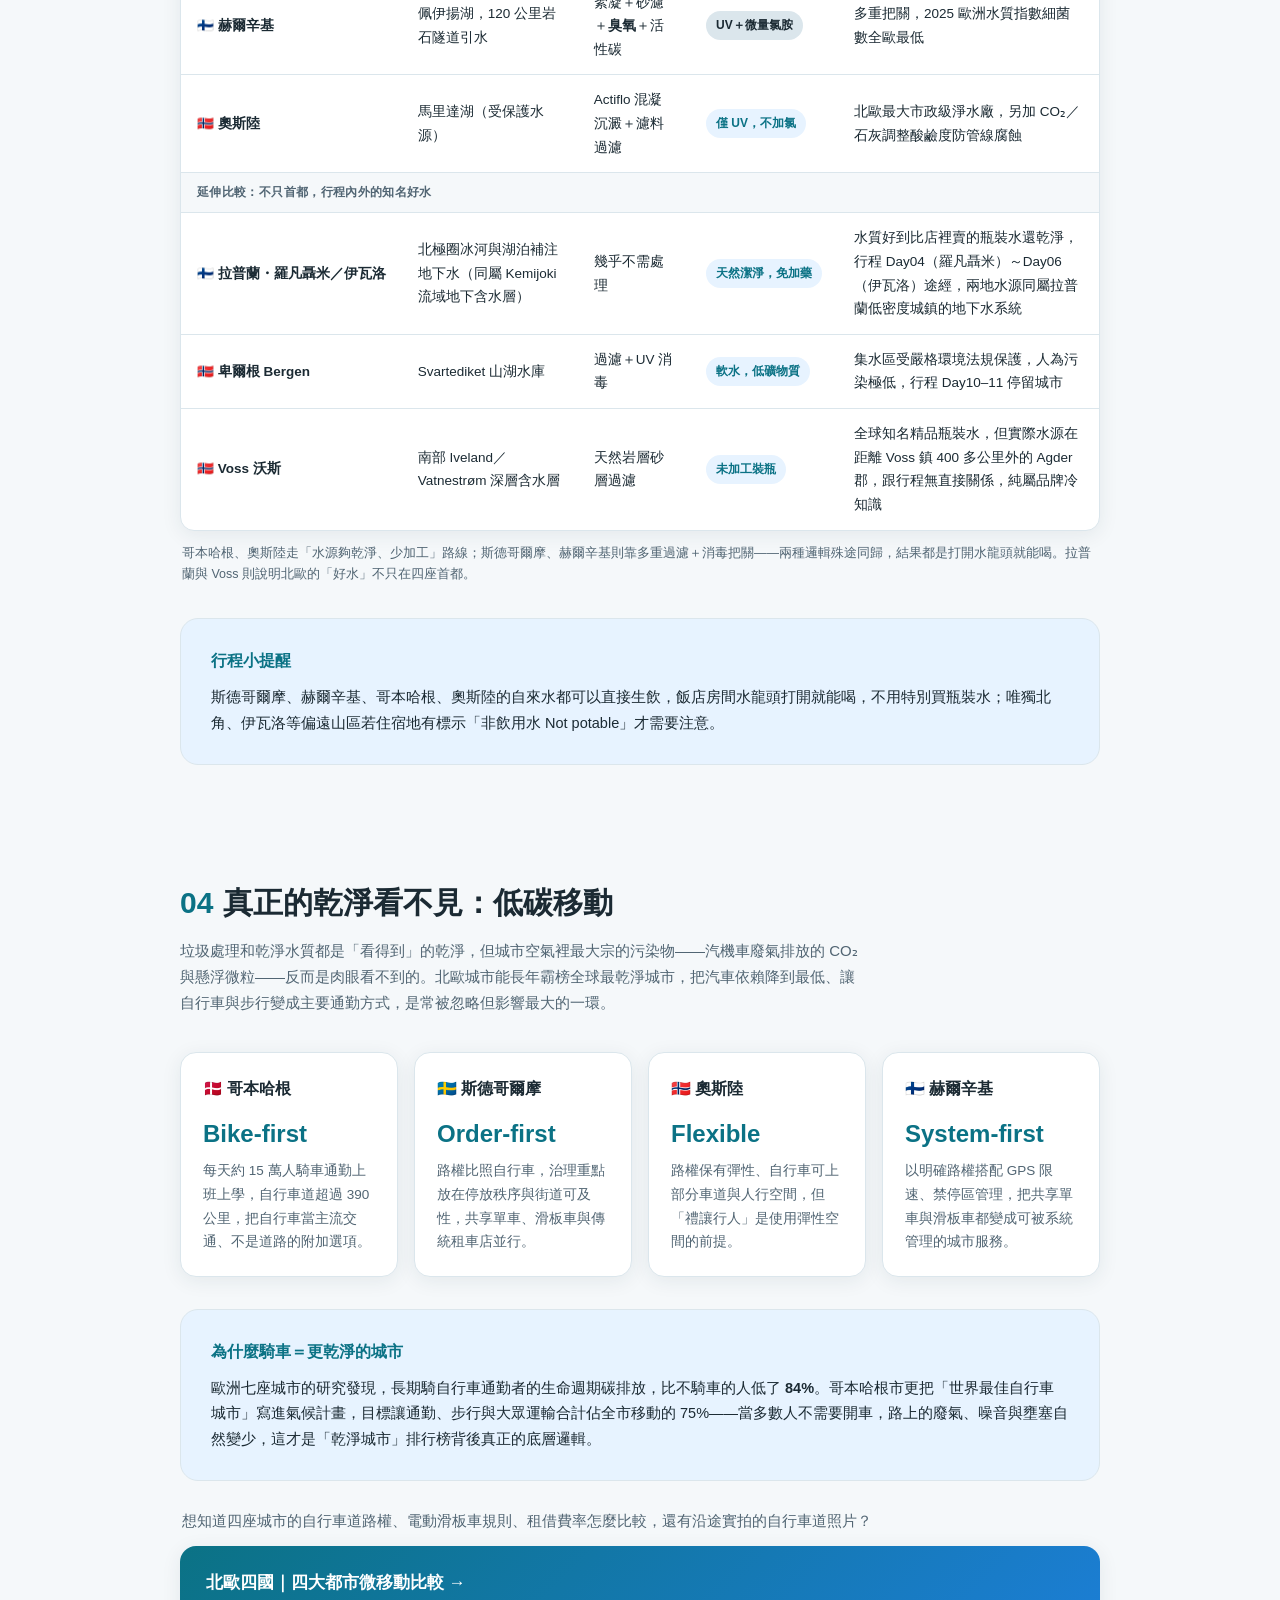
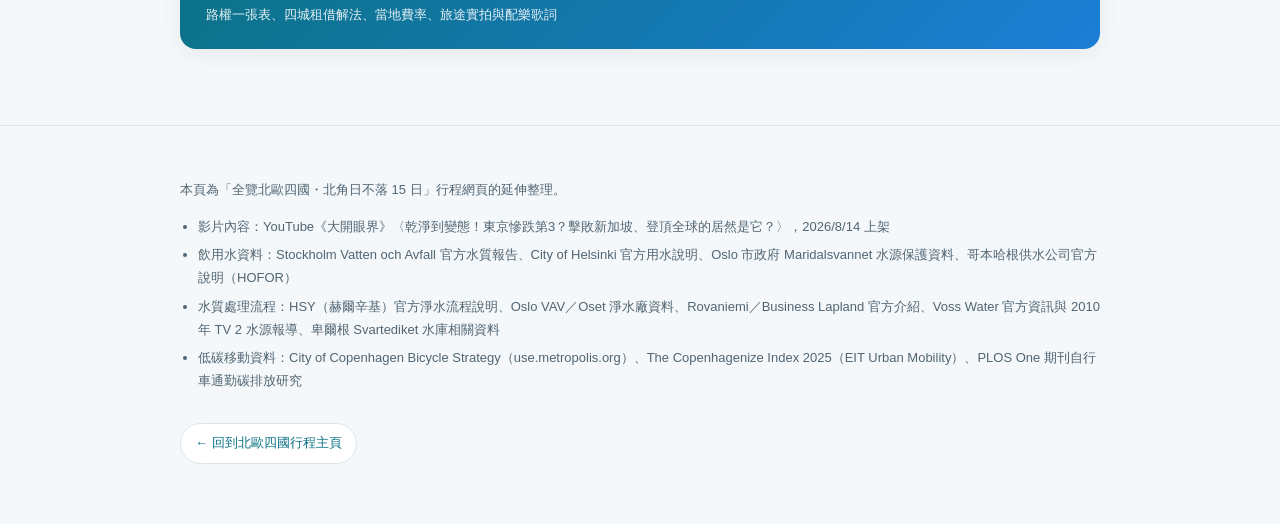
==== commit 759b09a2: "feat: 水質比較表加入卑爾根，並把伊瓦洛併入拉普蘭那一列 卑爾根（Day10-11）水源為 Svartediket 山湖水庫，過濾+UV、軟水； 羅凡聶米那列標題與說明補上伊瓦洛（Day06），兩" ====
--- a/index.html
+++ b/index.html
@@ -489,11 +489,18 @@
           </tr>
           <tr class="table-divider"><td colspan="5">延伸比較：不只首都，行程內外的知名好水</td></tr>
           <tr>
-            <th scope="row">🇫🇮 拉普蘭・羅凡聶米</th>
-            <td>北極圈冰河與湖泊補注地下水</td>
+            <th scope="row">🇫🇮 拉普蘭・羅凡聶米／伊瓦洛</th>
+            <td>北極圈冰河與湖泊補注地下水（同屬 Kemijoki 流域地下含水層）</td>
             <td>幾乎不需處理</td>
             <td><span class="chip chip-none">天然潔淨，免加藥</span></td>
-            <td>水質好到比店裡賣的瓶裝水還乾淨，行程 Day04–05 途經</td>
+            <td>水質好到比店裡賣的瓶裝水還乾淨，行程 Day04（羅凡聶米）～Day06（伊瓦洛）途經，兩地水源同屬拉普蘭低密度城鎮的地下水系統</td>
+          </tr>
+          <tr>
+            <th scope="row">🇳🇴 卑爾根 Bergen</th>
+            <td>Svartediket 山湖水庫</td>
+            <td>過濾＋UV 消毒</td>
+            <td><span class="chip chip-none">軟水，低礦物質</span></td>
+            <td>集水區受嚴格環境法規保護，人為污染極低，行程 Day10–11 停留城市</td>
           </tr>
           <tr>
             <th scope="row">🇳🇴 Voss 沃斯</th>
@@ -561,7 +568,7 @@
     <ul class="src-list">
       <li>影片內容：YouTube《大開眼界》〈乾淨到變態！東京慘跌第3？擊敗新加坡、登頂全球的居然是它？〉，2026/8/14 上架</li>
       <li>飲用水資料：Stockholm Vatten och Avfall 官方水質報告、City of Helsinki 官方用水說明、Oslo 市政府 Maridalsvannet 水源保護資料、哥本哈根供水公司官方說明（HOFOR）</li>
-      <li>水質處理流程：HSY（赫爾辛基）官方淨水流程說明、Oslo VAV／Oset 淨水廠資料、Rovaniemi／Business Lapland 官方介紹、Voss Water 官方資訊與 2010 年 TV 2 水源報導</li>
+      <li>水質處理流程：HSY（赫爾辛基）官方淨水流程說明、Oslo VAV／Oset 淨水廠資料、Rovaniemi／Business Lapland 官方介紹、Voss Water 官方資訊與 2010 年 TV 2 水源報導、卑爾根 Svartediket 水庫相關資料</li>
       <li>低碳移動資料：City of Copenhagen Bicycle Strategy（use.metropolis.org）、The Copenhagenize Index 2025（EIT Urban Mobility）、PLOS One 期刊自行車通勤碳排放研究</li>
     </ul>
     <a class="backlink" href="https://maskywg.github.io/northeurope/北歐四國">← 回到北歐四國行程主頁</a>
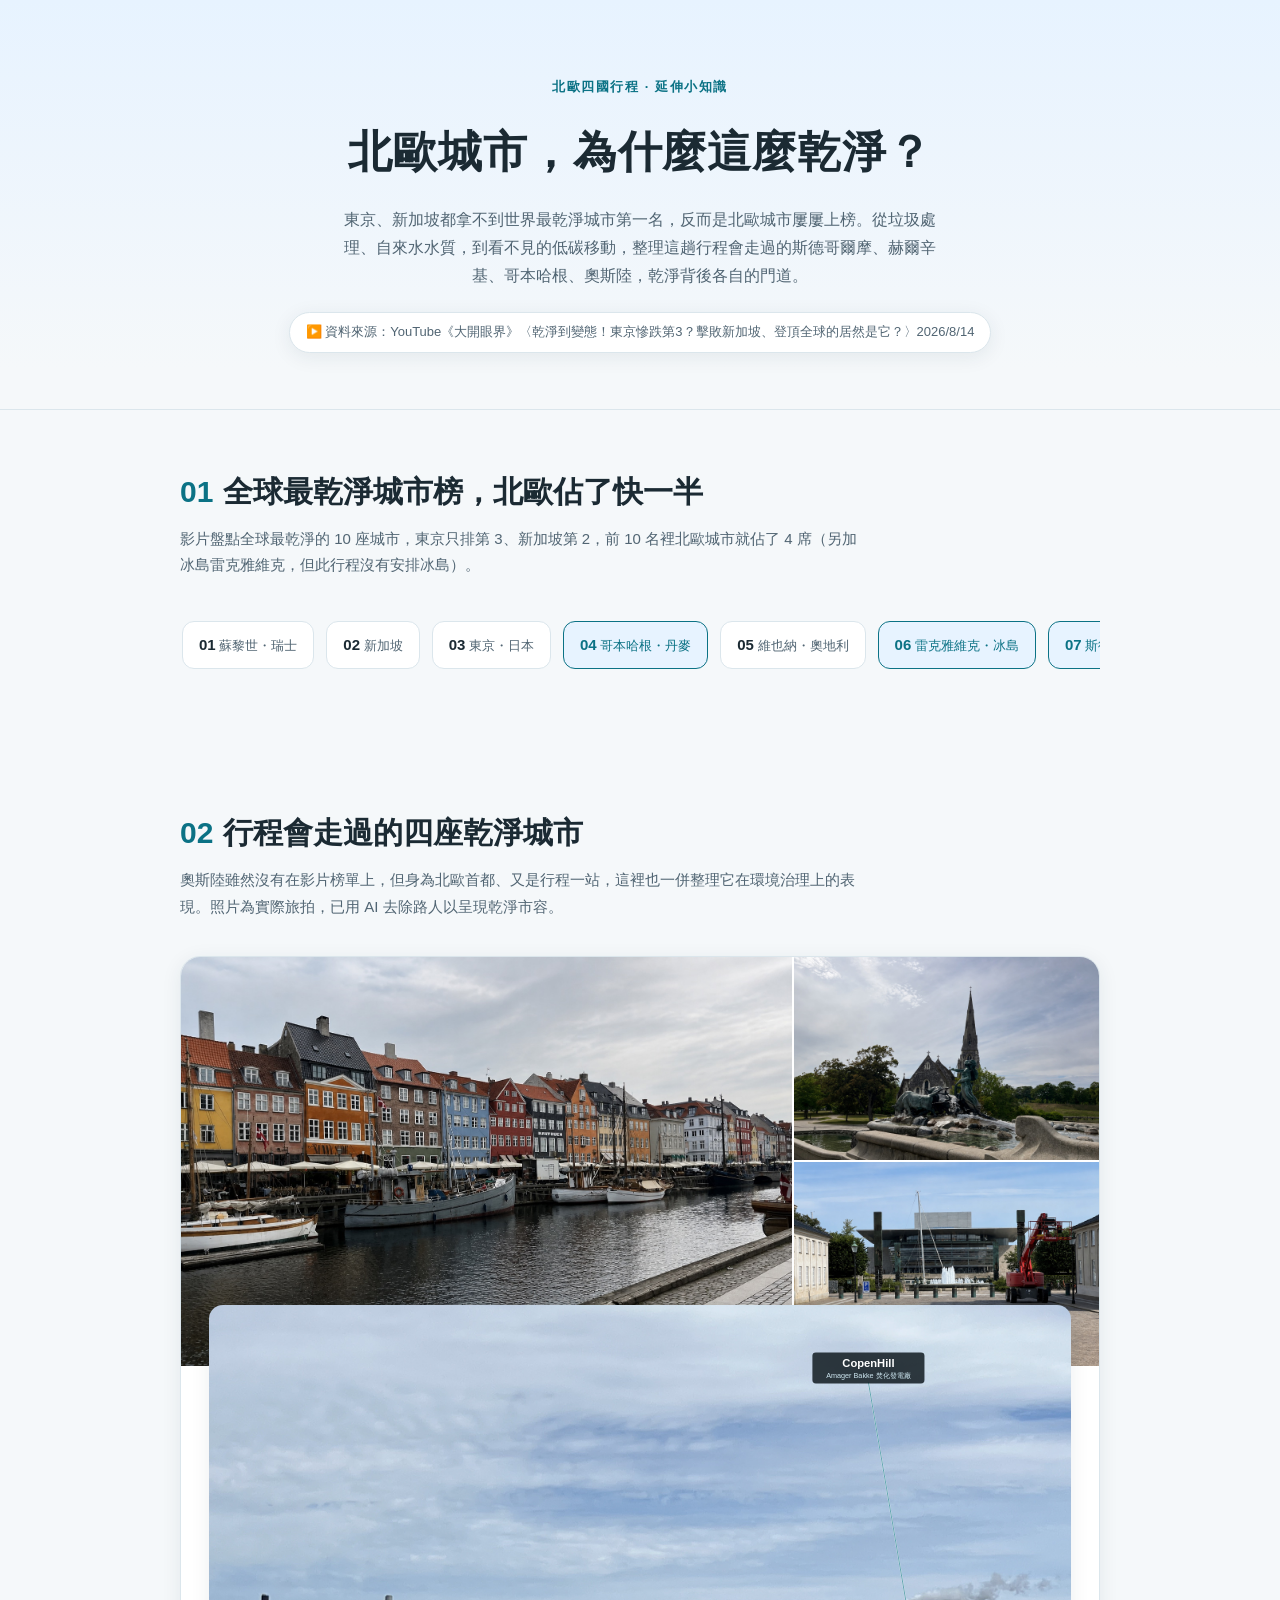
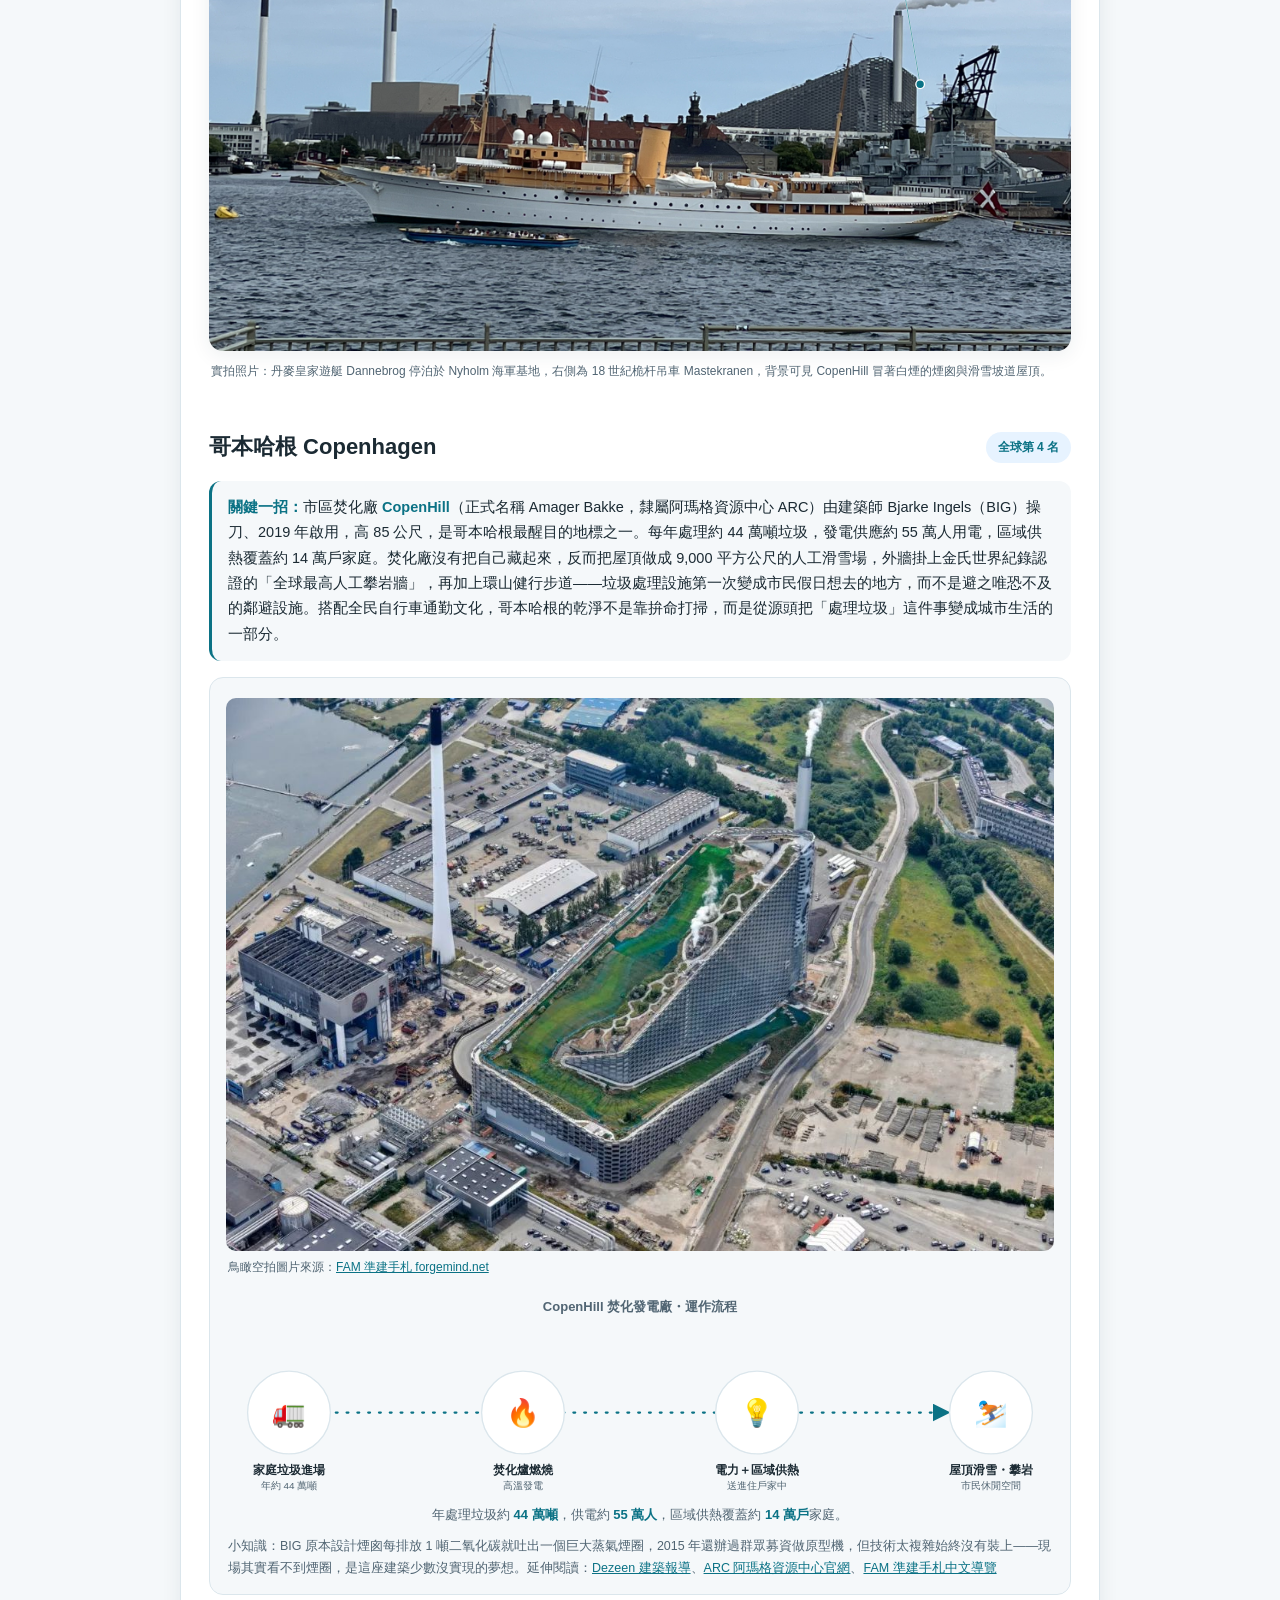
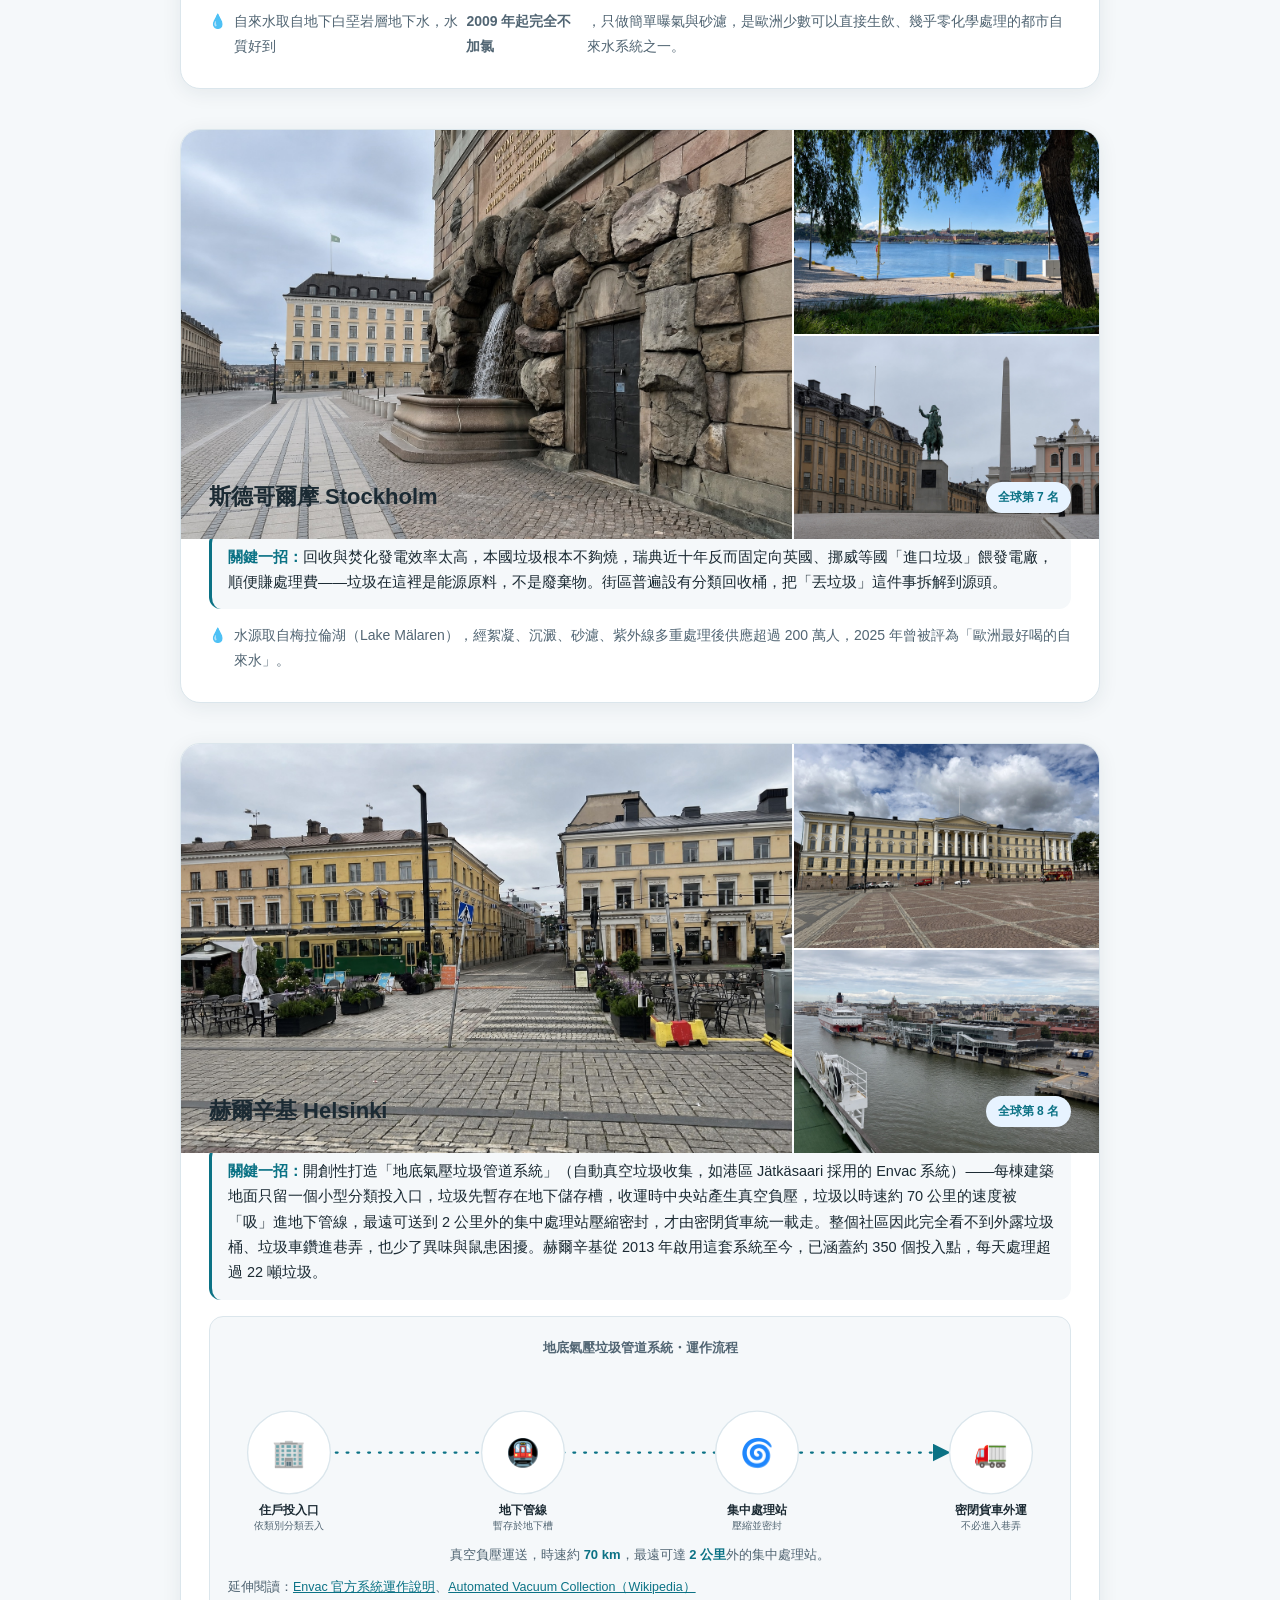
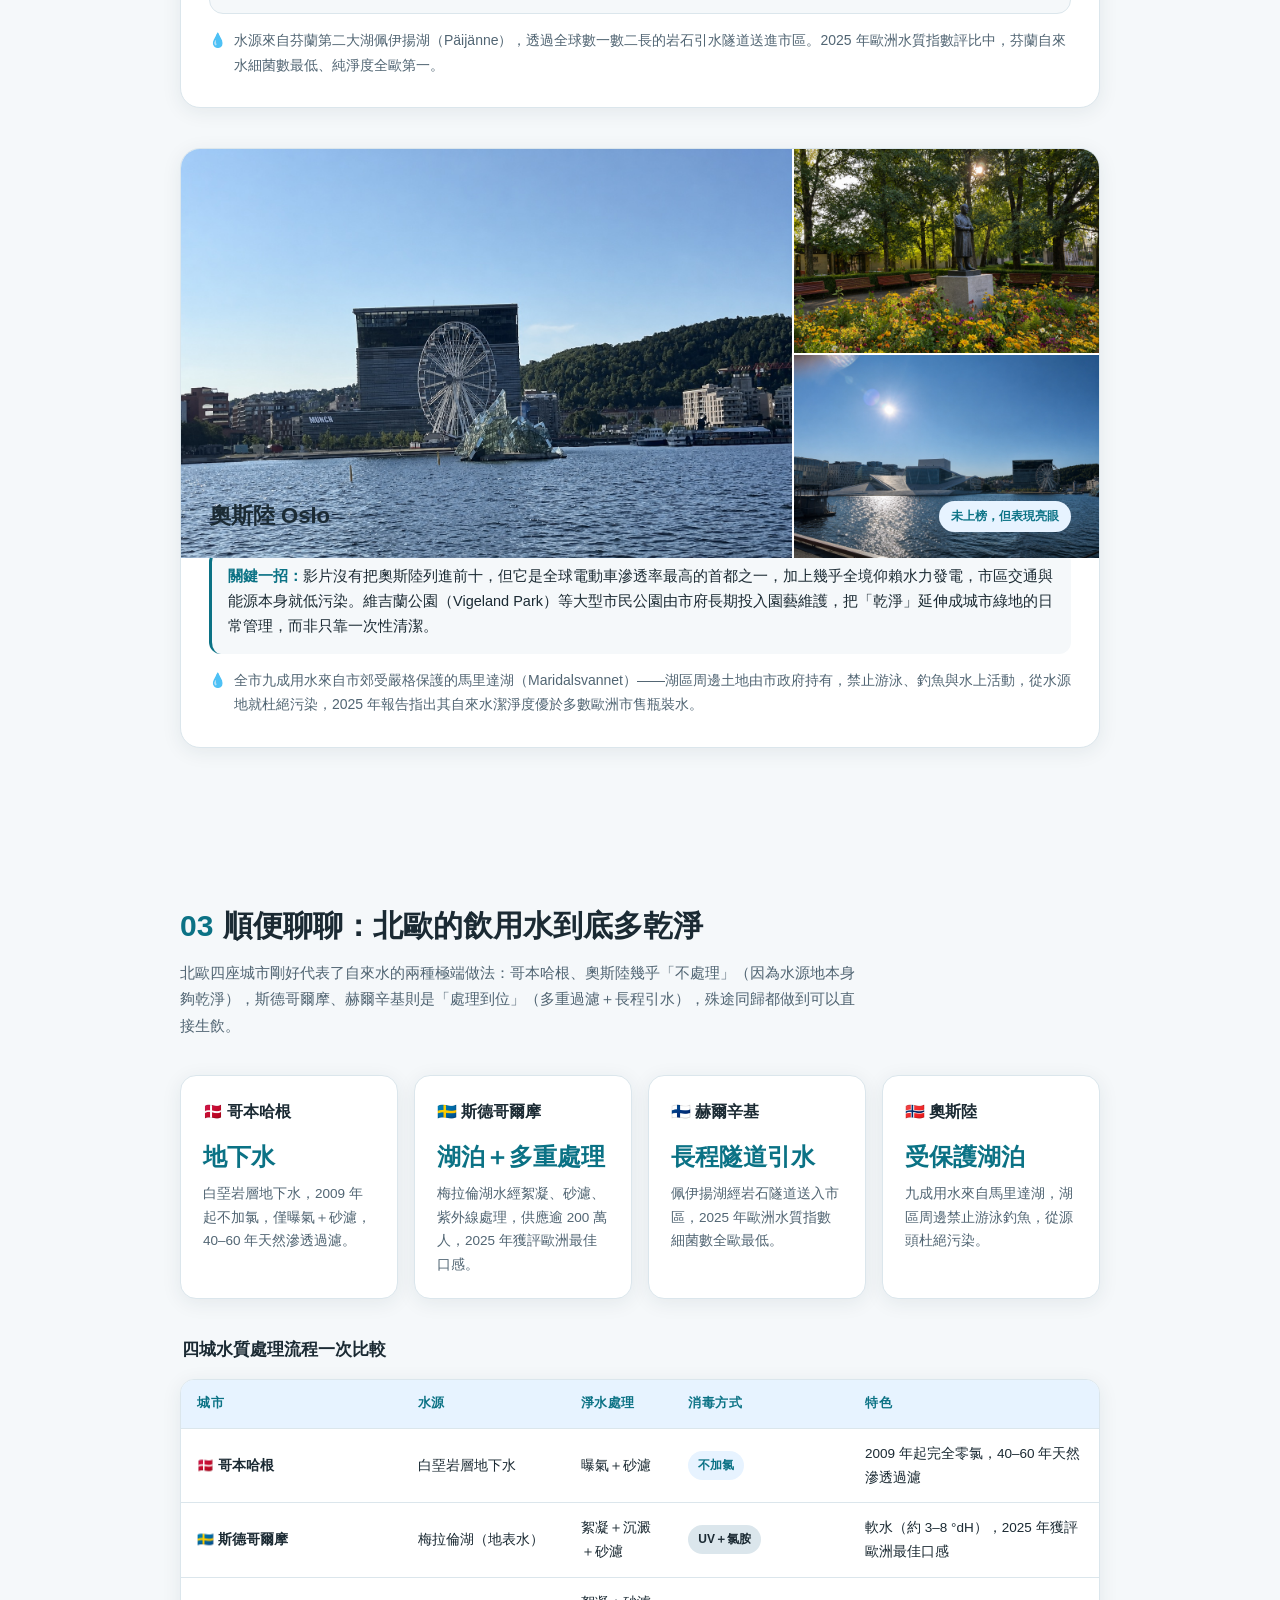
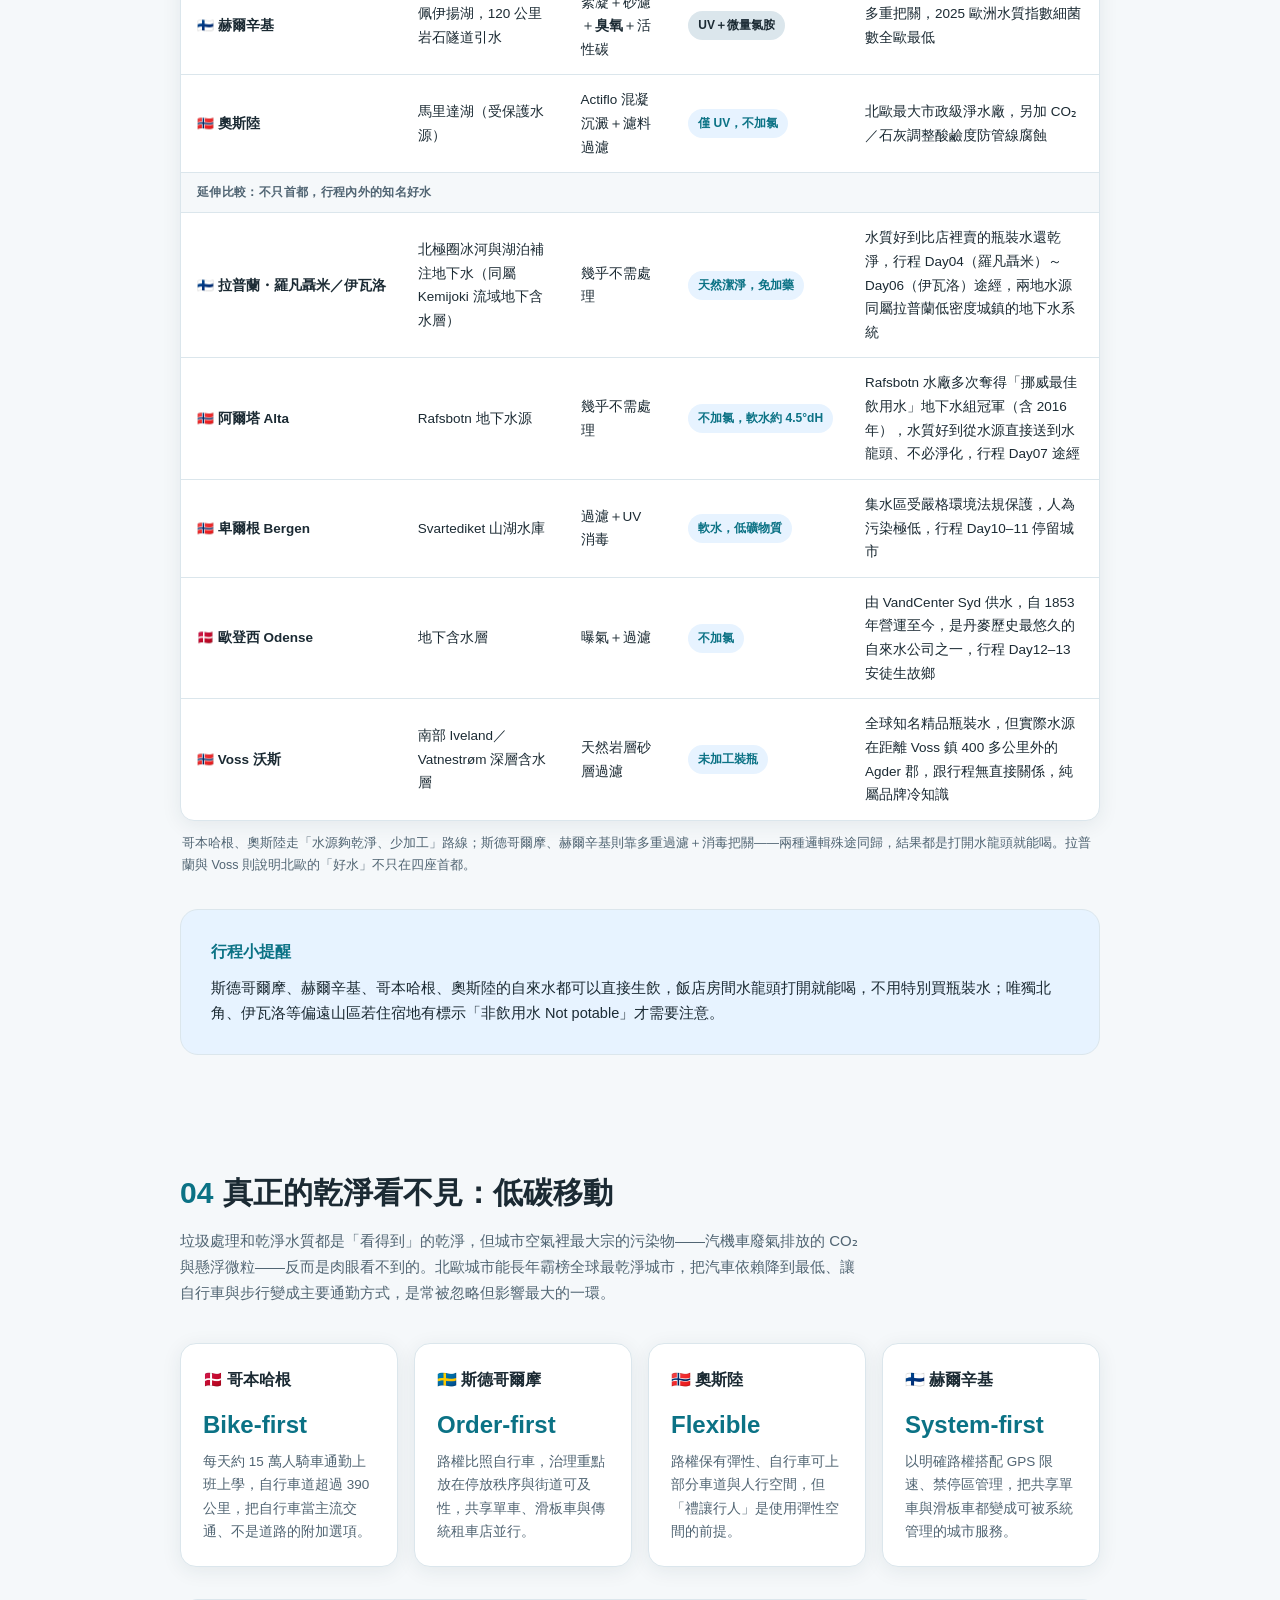
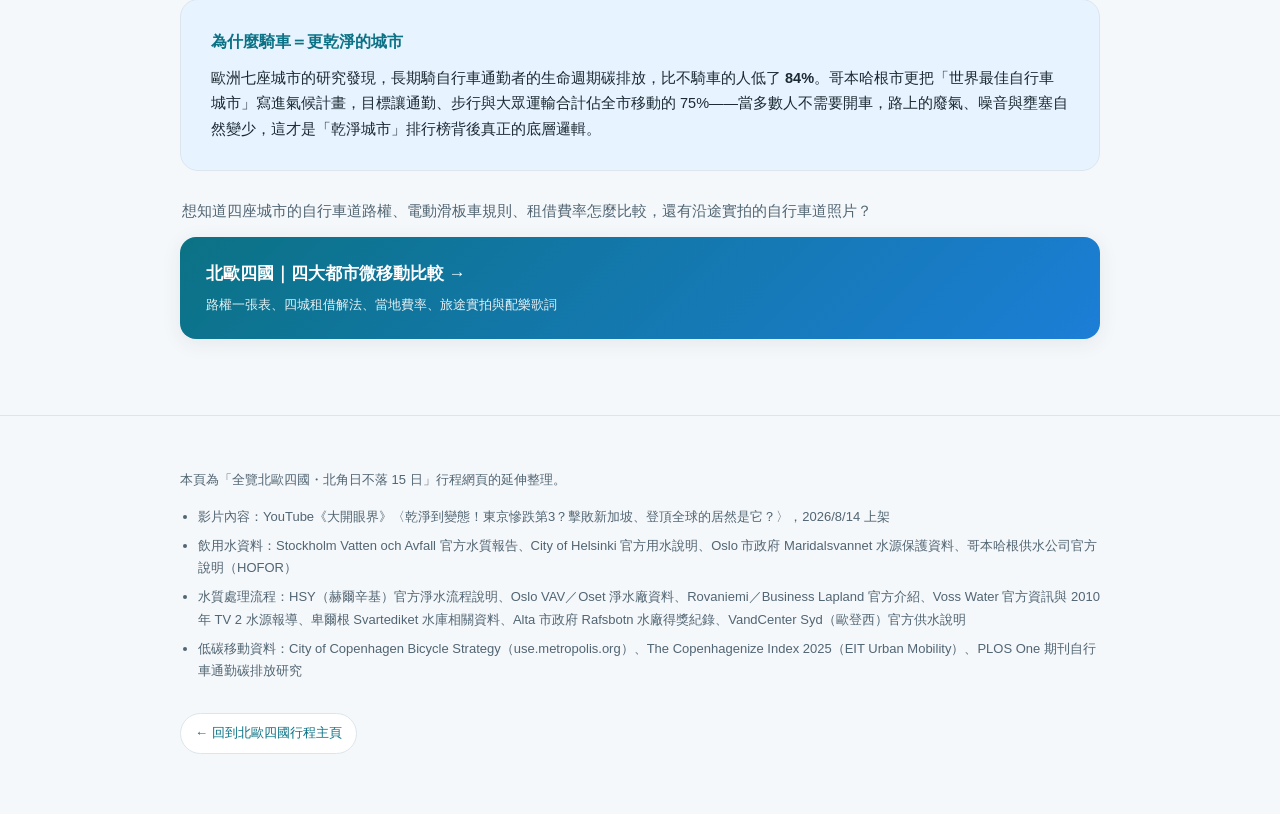
==== commit 0b144ed7: "feat: 水質比較表加入阿爾塔與歐登西 阿爾塔（Day07）Rafsbotn 水廠多次奪得挪威最佳飲用水地下水組冠軍， 歐登西（Day12-13，安徒生故鄉）由 VandCenter Syd 供水，" ====
--- a/index.html
+++ b/index.html
@@ -496,11 +496,25 @@
             <td>水質好到比店裡賣的瓶裝水還乾淨，行程 Day04（羅凡聶米）～Day06（伊瓦洛）途經，兩地水源同屬拉普蘭低密度城鎮的地下水系統</td>
           </tr>
           <tr>
+            <th scope="row">🇳🇴 阿爾塔 Alta</th>
+            <td>Rafsbotn 地下水源</td>
+            <td>幾乎不需處理</td>
+            <td><span class="chip chip-none">不加氯，軟水約 4.5°dH</span></td>
+            <td>Rafsbotn 水廠多次奪得「挪威最佳飲用水」地下水組冠軍（含 2016 年），水質好到從水源直接送到水龍頭、不必淨化，行程 Day07 途經</td>
+          </tr>
+          <tr>
             <th scope="row">🇳🇴 卑爾根 Bergen</th>
             <td>Svartediket 山湖水庫</td>
             <td>過濾＋UV 消毒</td>
             <td><span class="chip chip-none">軟水，低礦物質</span></td>
             <td>集水區受嚴格環境法規保護，人為污染極低，行程 Day10–11 停留城市</td>
+          </tr>
+          <tr>
+            <th scope="row">🇩🇰 歐登西 Odense</th>
+            <td>地下含水層</td>
+            <td>曝氣＋過濾</td>
+            <td><span class="chip chip-none">不加氯</span></td>
+            <td>由 VandCenter Syd 供水，自 1853 年營運至今，是丹麥歷史最悠久的自來水公司之一，行程 Day12–13 安徒生故鄉</td>
           </tr>
           <tr>
             <th scope="row">🇳🇴 Voss 沃斯</th>
@@ -568,7 +582,7 @@
     <ul class="src-list">
       <li>影片內容：YouTube《大開眼界》〈乾淨到變態！東京慘跌第3？擊敗新加坡、登頂全球的居然是它？〉，2026/8/14 上架</li>
       <li>飲用水資料：Stockholm Vatten och Avfall 官方水質報告、City of Helsinki 官方用水說明、Oslo 市政府 Maridalsvannet 水源保護資料、哥本哈根供水公司官方說明（HOFOR）</li>
-      <li>水質處理流程：HSY（赫爾辛基）官方淨水流程說明、Oslo VAV／Oset 淨水廠資料、Rovaniemi／Business Lapland 官方介紹、Voss Water 官方資訊與 2010 年 TV 2 水源報導、卑爾根 Svartediket 水庫相關資料</li>
+      <li>水質處理流程：HSY（赫爾辛基）官方淨水流程說明、Oslo VAV／Oset 淨水廠資料、Rovaniemi／Business Lapland 官方介紹、Voss Water 官方資訊與 2010 年 TV 2 水源報導、卑爾根 Svartediket 水庫相關資料、Alta 市政府 Rafsbotn 水廠得獎紀錄、VandCenter Syd（歐登西）官方供水說明</li>
       <li>低碳移動資料：City of Copenhagen Bicycle Strategy（use.metropolis.org）、The Copenhagenize Index 2025（EIT Urban Mobility）、PLOS One 期刊自行車通勤碳排放研究</li>
     </ul>
     <a class="backlink" href="https://maskywg.github.io/northeurope/北歐四國">← 回到北歐四國行程主頁</a>
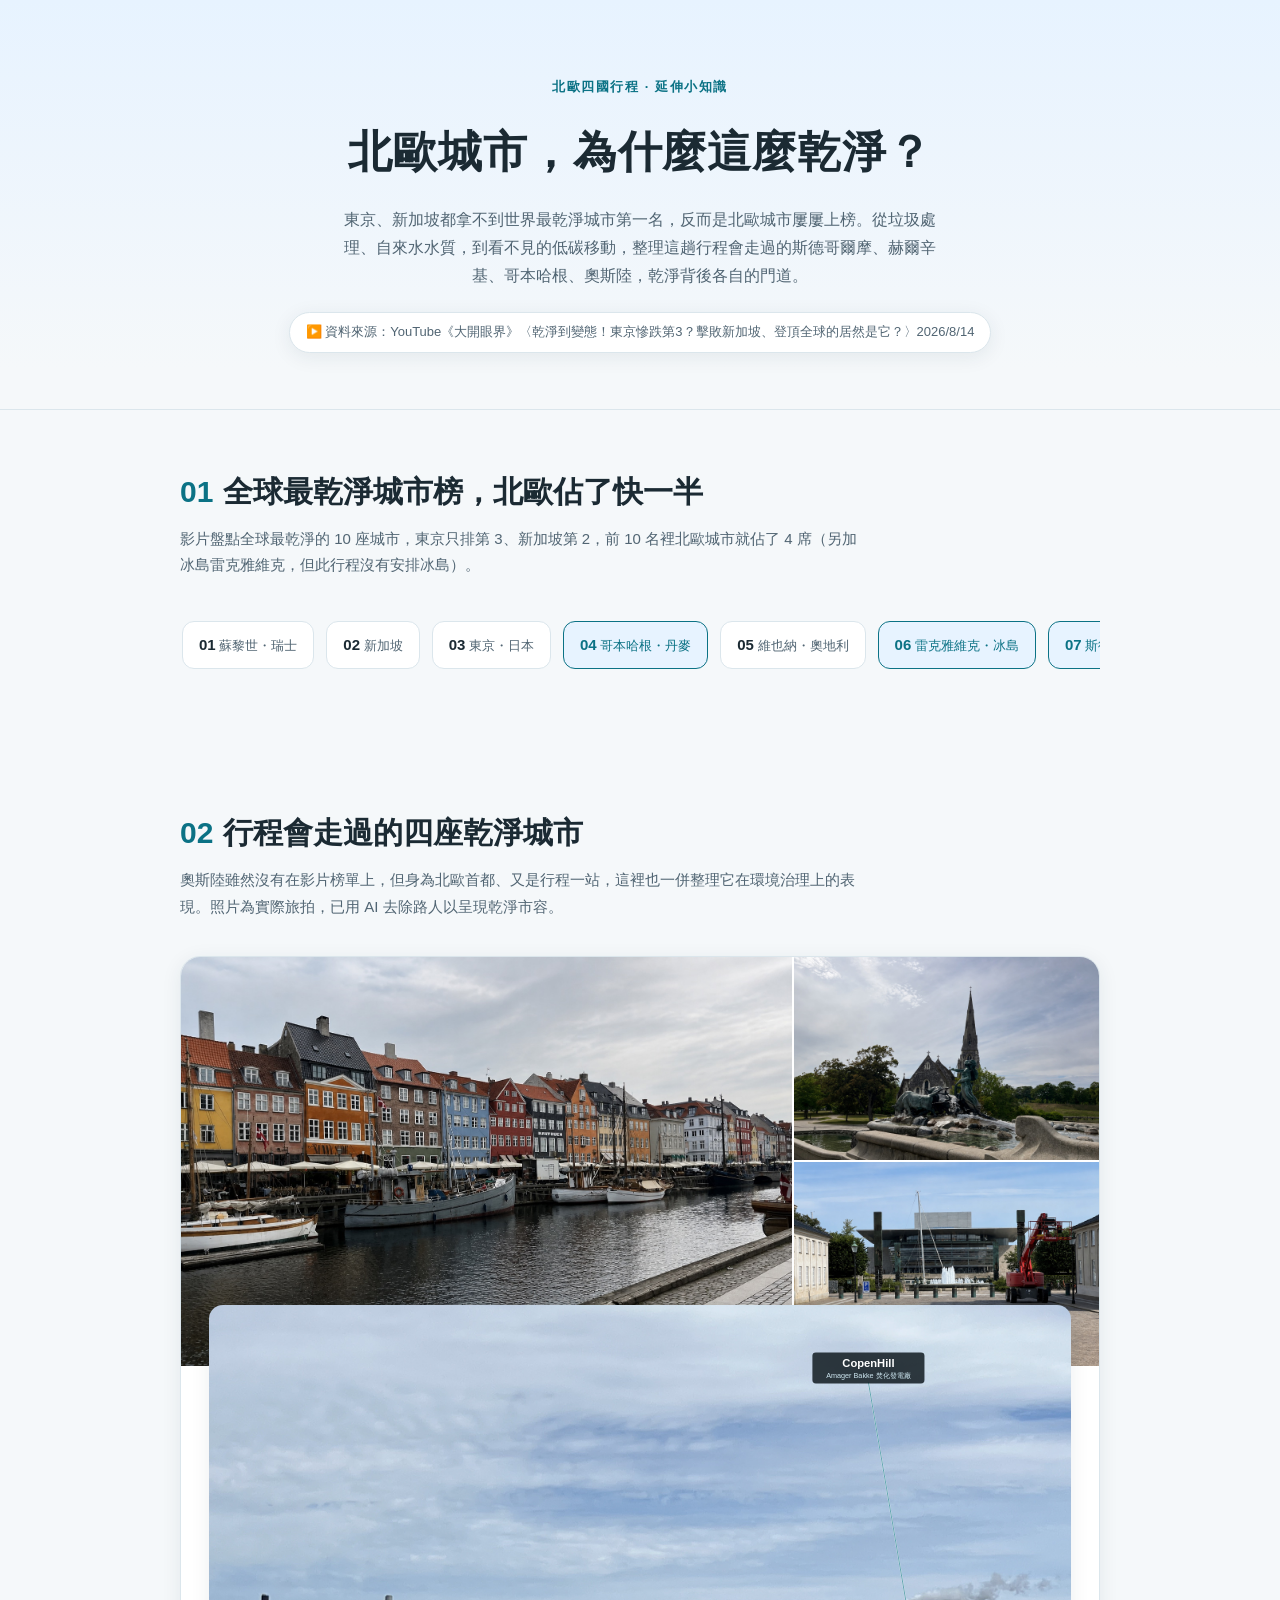
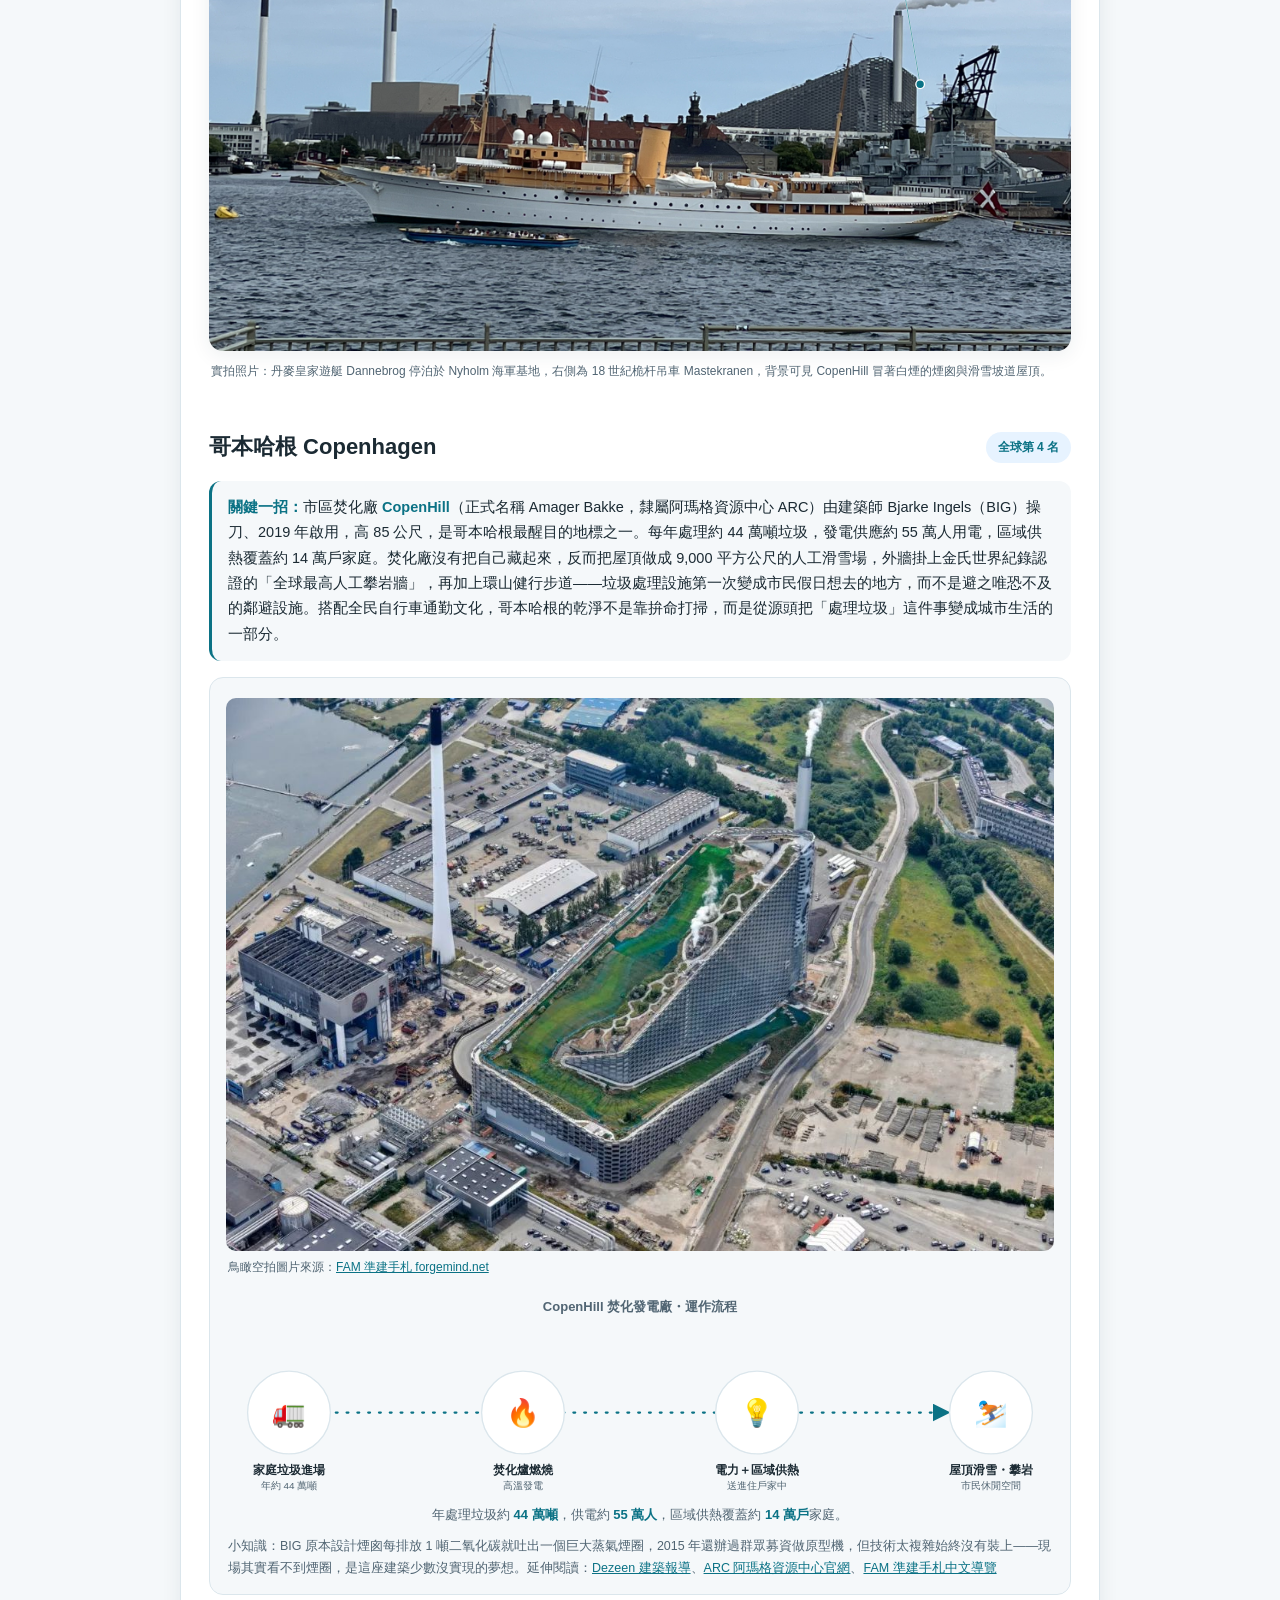
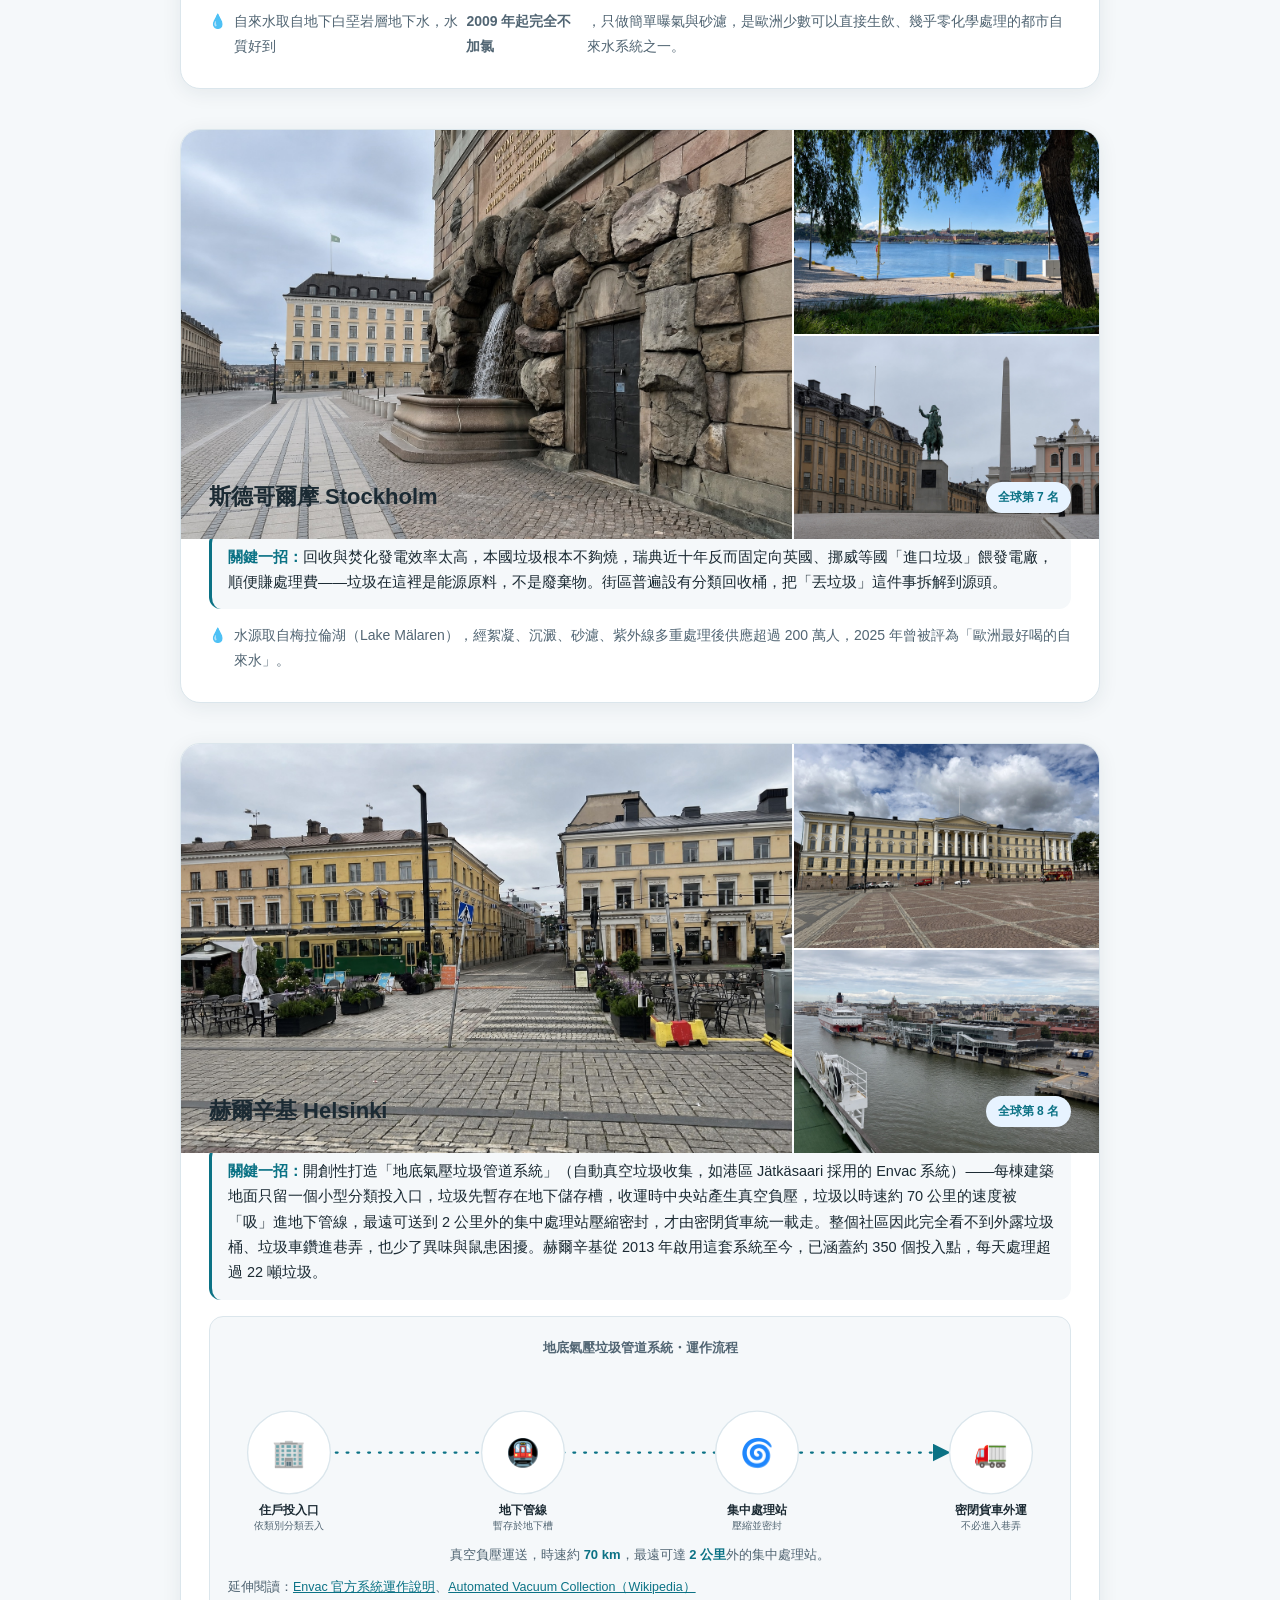
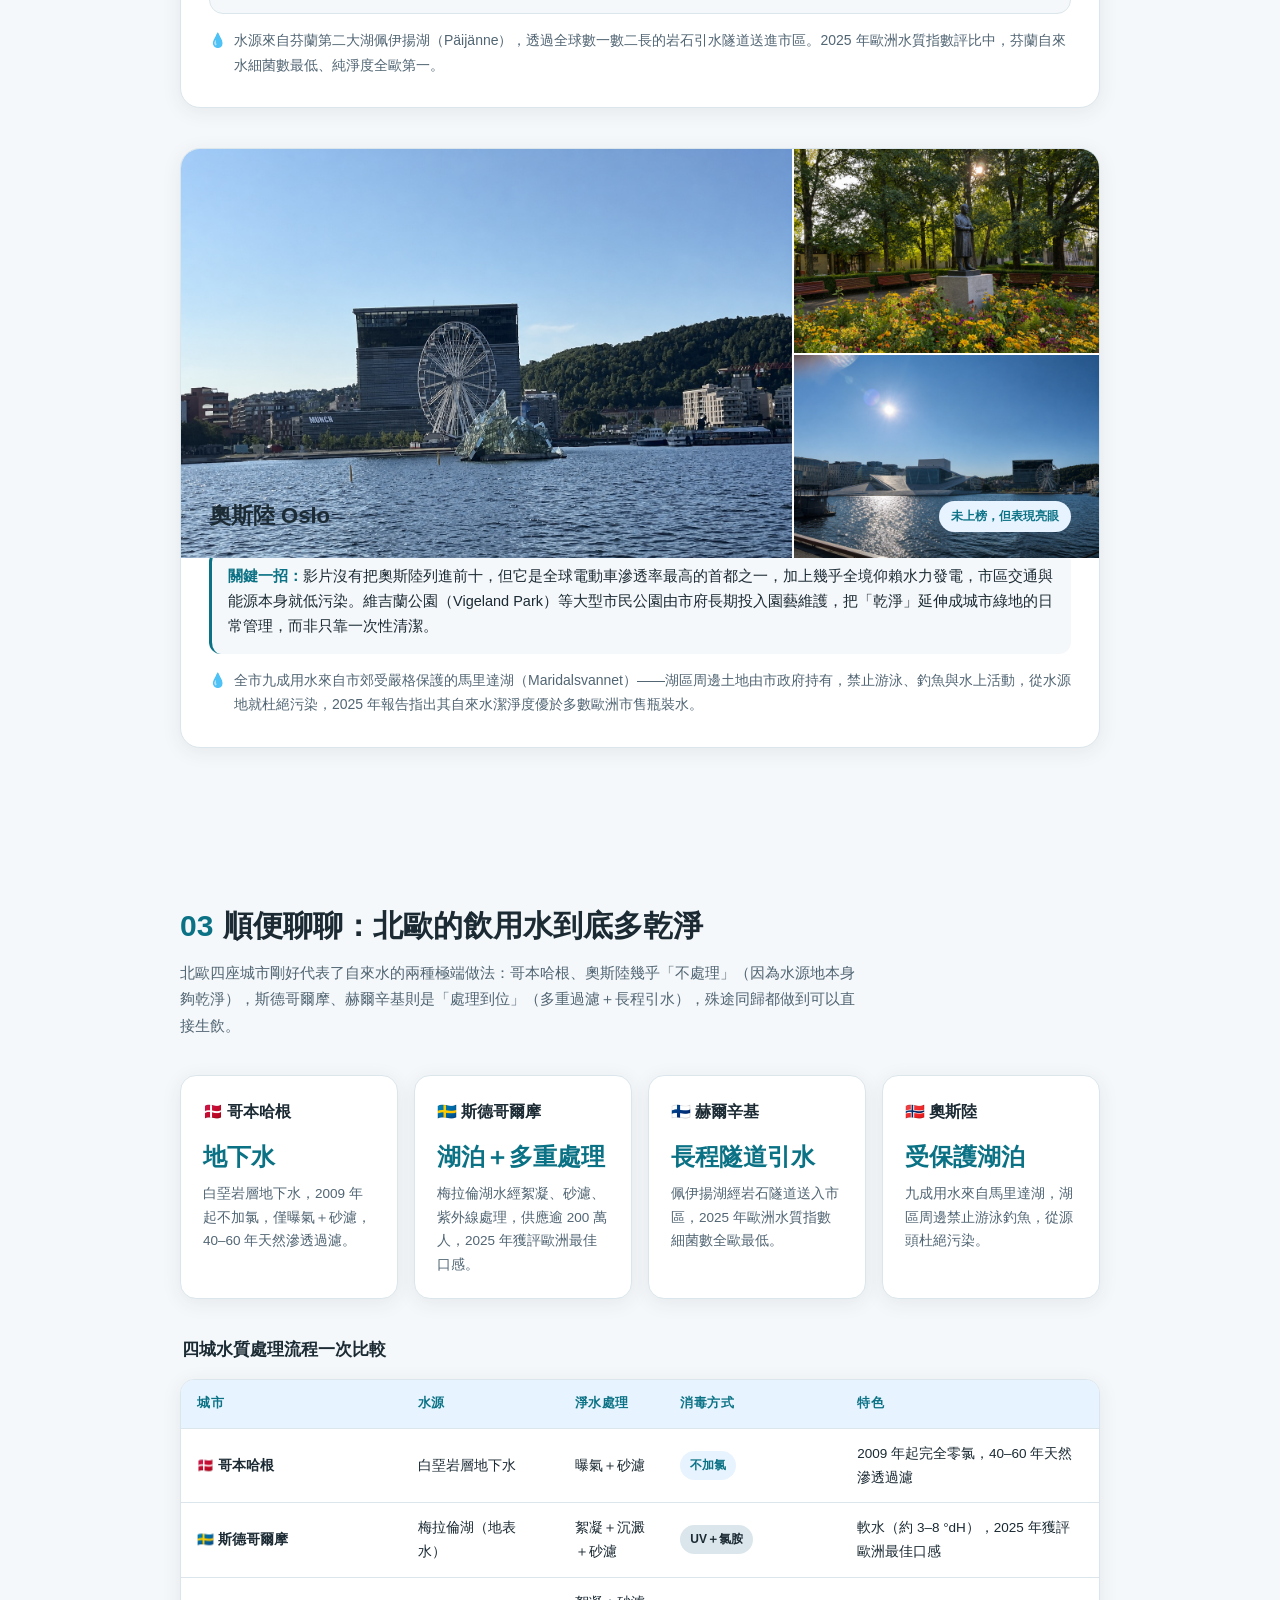
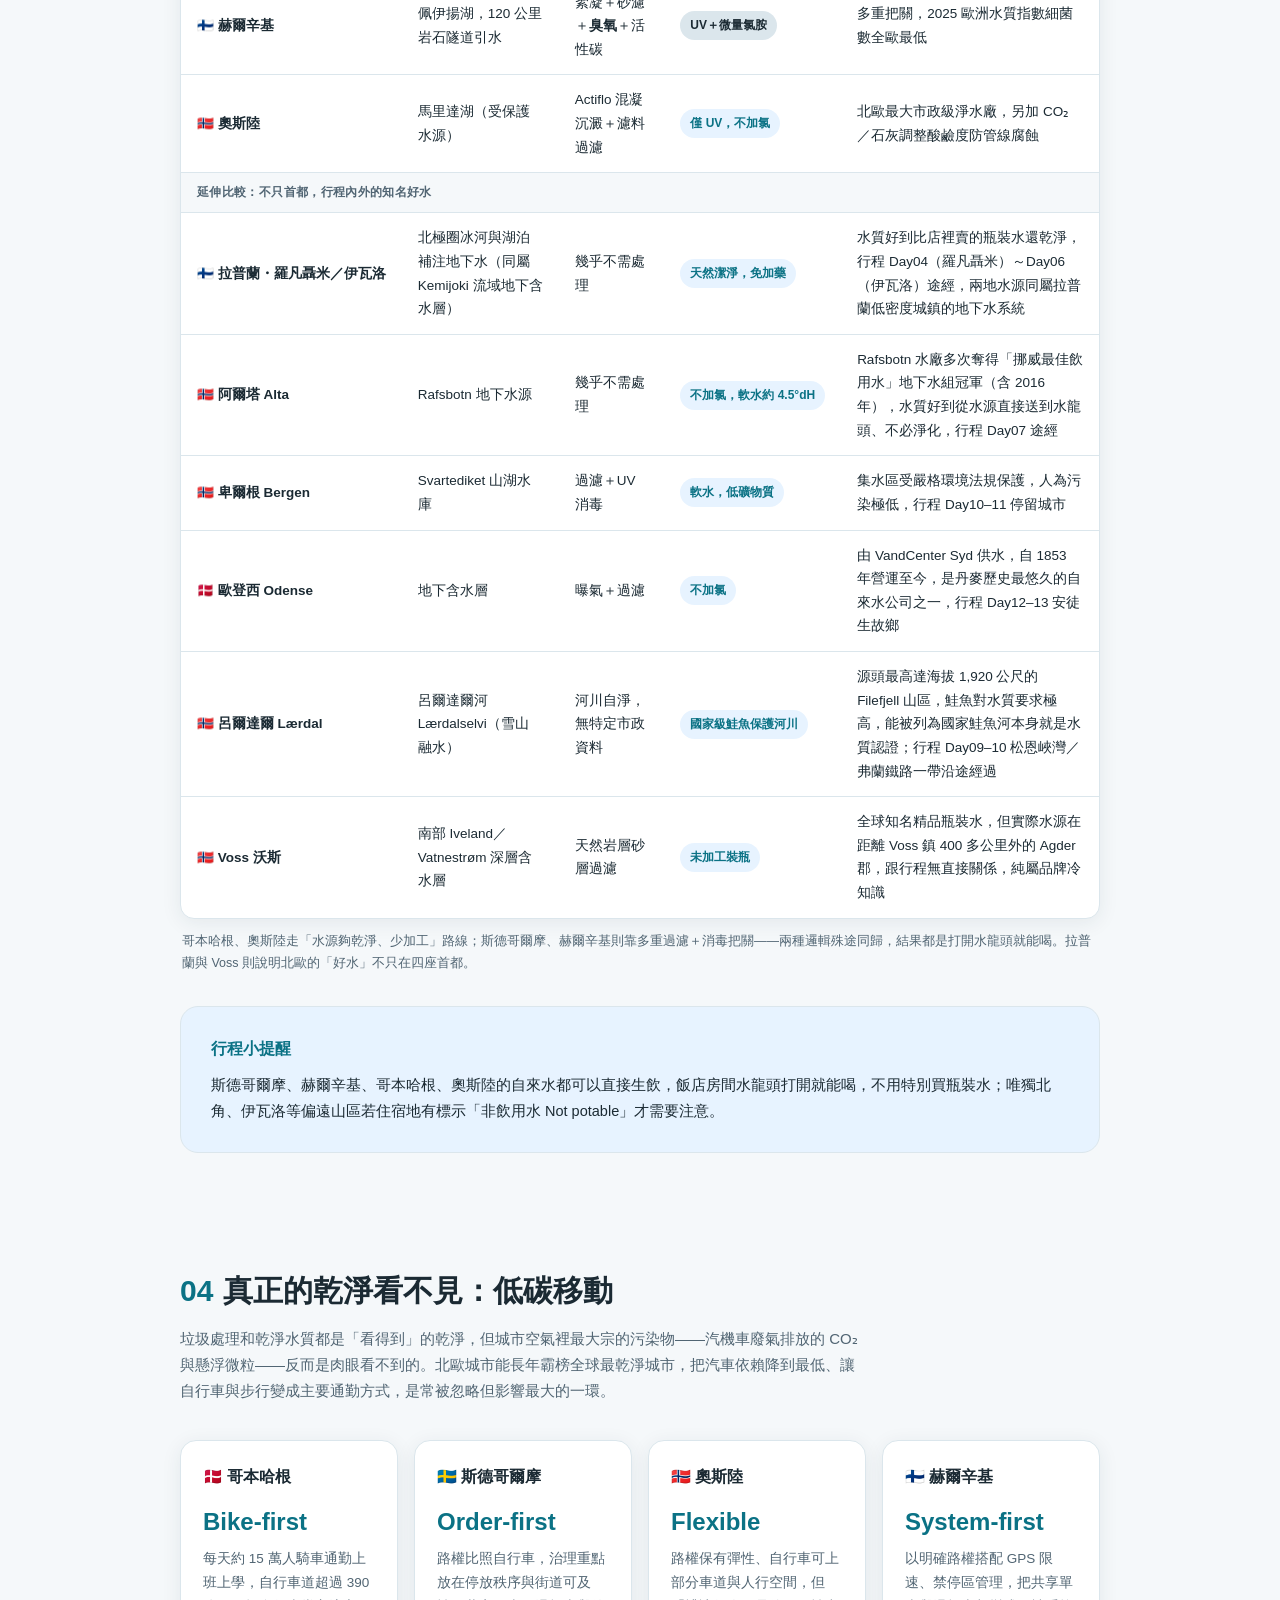
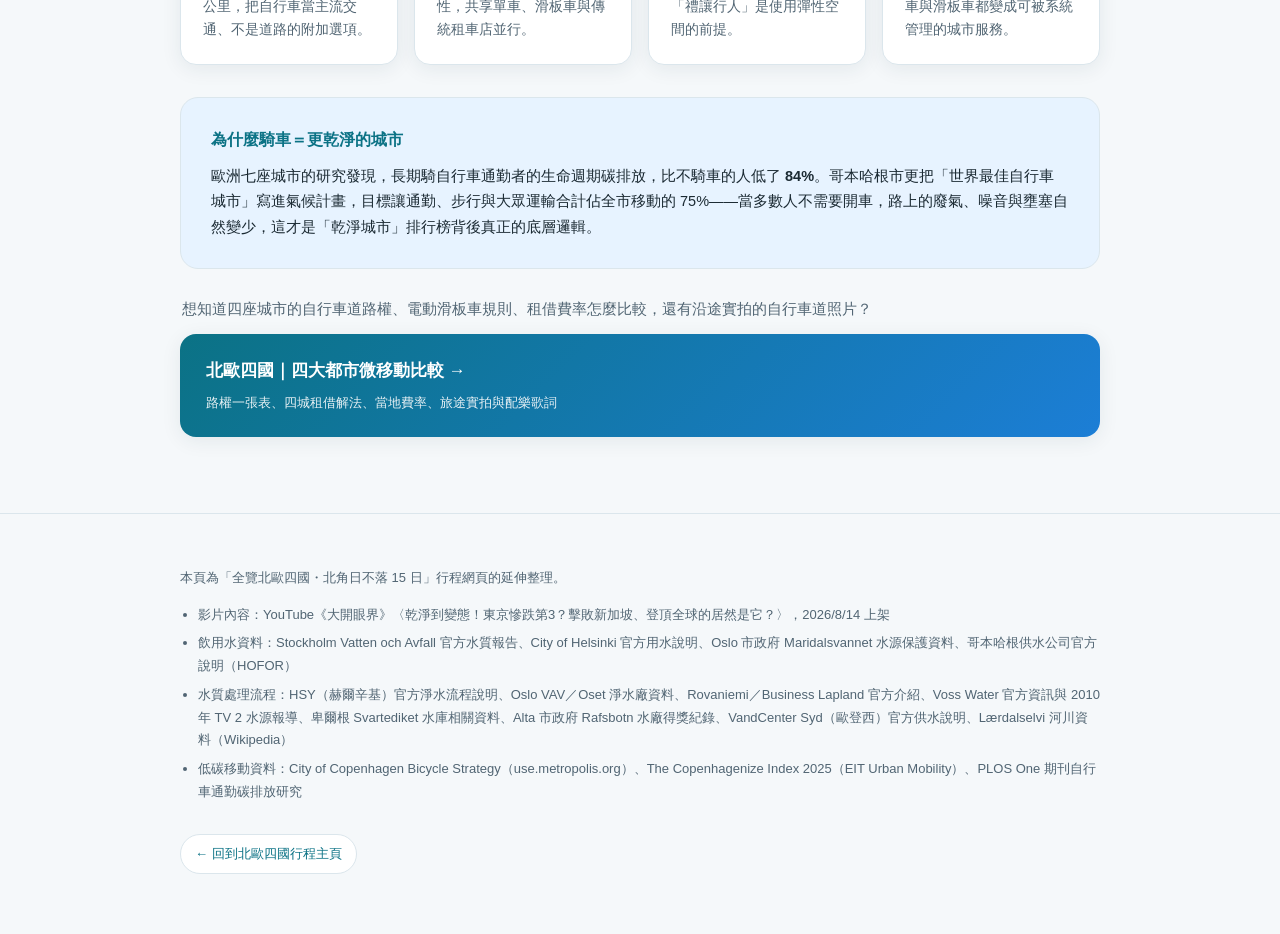
==== commit 5a6ef9c1: "feat: 水質比較表加入呂爾達爾 Lærdal 呂爾達爾河 Lærdalselvi 為挪威國家級鮭魚保護河川，源頭來自 Filefjell 山區雪水，行程 Day09-10 松恩峽灣/弗蘭鐵路一帶沿" ====
--- a/index.html
+++ b/index.html
@@ -517,6 +517,13 @@
             <td>由 VandCenter Syd 供水，自 1853 年營運至今，是丹麥歷史最悠久的自來水公司之一，行程 Day12–13 安徒生故鄉</td>
           </tr>
           <tr>
+            <th scope="row">🇳🇴 呂爾達爾 Lærdal</th>
+            <td>呂爾達爾河 Lærdalselvi（雪山融水）</td>
+            <td>河川自淨，無特定市政資料</td>
+            <td><span class="chip chip-none">國家級鮭魚保護河川</span></td>
+            <td>源頭最高達海拔 1,920 公尺的 Filefjell 山區，鮭魚對水質要求極高，能被列為國家鮭魚河本身就是水質認證；行程 Day09–10 松恩峽灣／弗蘭鐵路一帶沿途經過</td>
+          </tr>
+          <tr>
             <th scope="row">🇳🇴 Voss 沃斯</th>
             <td>南部 Iveland／Vatnestrøm 深層含水層</td>
             <td>天然岩層砂層過濾</td>
@@ -582,7 +589,7 @@
     <ul class="src-list">
       <li>影片內容：YouTube《大開眼界》〈乾淨到變態！東京慘跌第3？擊敗新加坡、登頂全球的居然是它？〉，2026/8/14 上架</li>
       <li>飲用水資料：Stockholm Vatten och Avfall 官方水質報告、City of Helsinki 官方用水說明、Oslo 市政府 Maridalsvannet 水源保護資料、哥本哈根供水公司官方說明（HOFOR）</li>
-      <li>水質處理流程：HSY（赫爾辛基）官方淨水流程說明、Oslo VAV／Oset 淨水廠資料、Rovaniemi／Business Lapland 官方介紹、Voss Water 官方資訊與 2010 年 TV 2 水源報導、卑爾根 Svartediket 水庫相關資料、Alta 市政府 Rafsbotn 水廠得獎紀錄、VandCenter Syd（歐登西）官方供水說明</li>
+      <li>水質處理流程：HSY（赫爾辛基）官方淨水流程說明、Oslo VAV／Oset 淨水廠資料、Rovaniemi／Business Lapland 官方介紹、Voss Water 官方資訊與 2010 年 TV 2 水源報導、卑爾根 Svartediket 水庫相關資料、Alta 市政府 Rafsbotn 水廠得獎紀錄、VandCenter Syd（歐登西）官方供水說明、Lærdalselvi 河川資料（Wikipedia）</li>
       <li>低碳移動資料：City of Copenhagen Bicycle Strategy（use.metropolis.org）、The Copenhagenize Index 2025（EIT Urban Mobility）、PLOS One 期刊自行車通勤碳排放研究</li>
     </ul>
     <a class="backlink" href="https://maskywg.github.io/northeurope/北歐四國">← 回到北歐四國行程主頁</a>
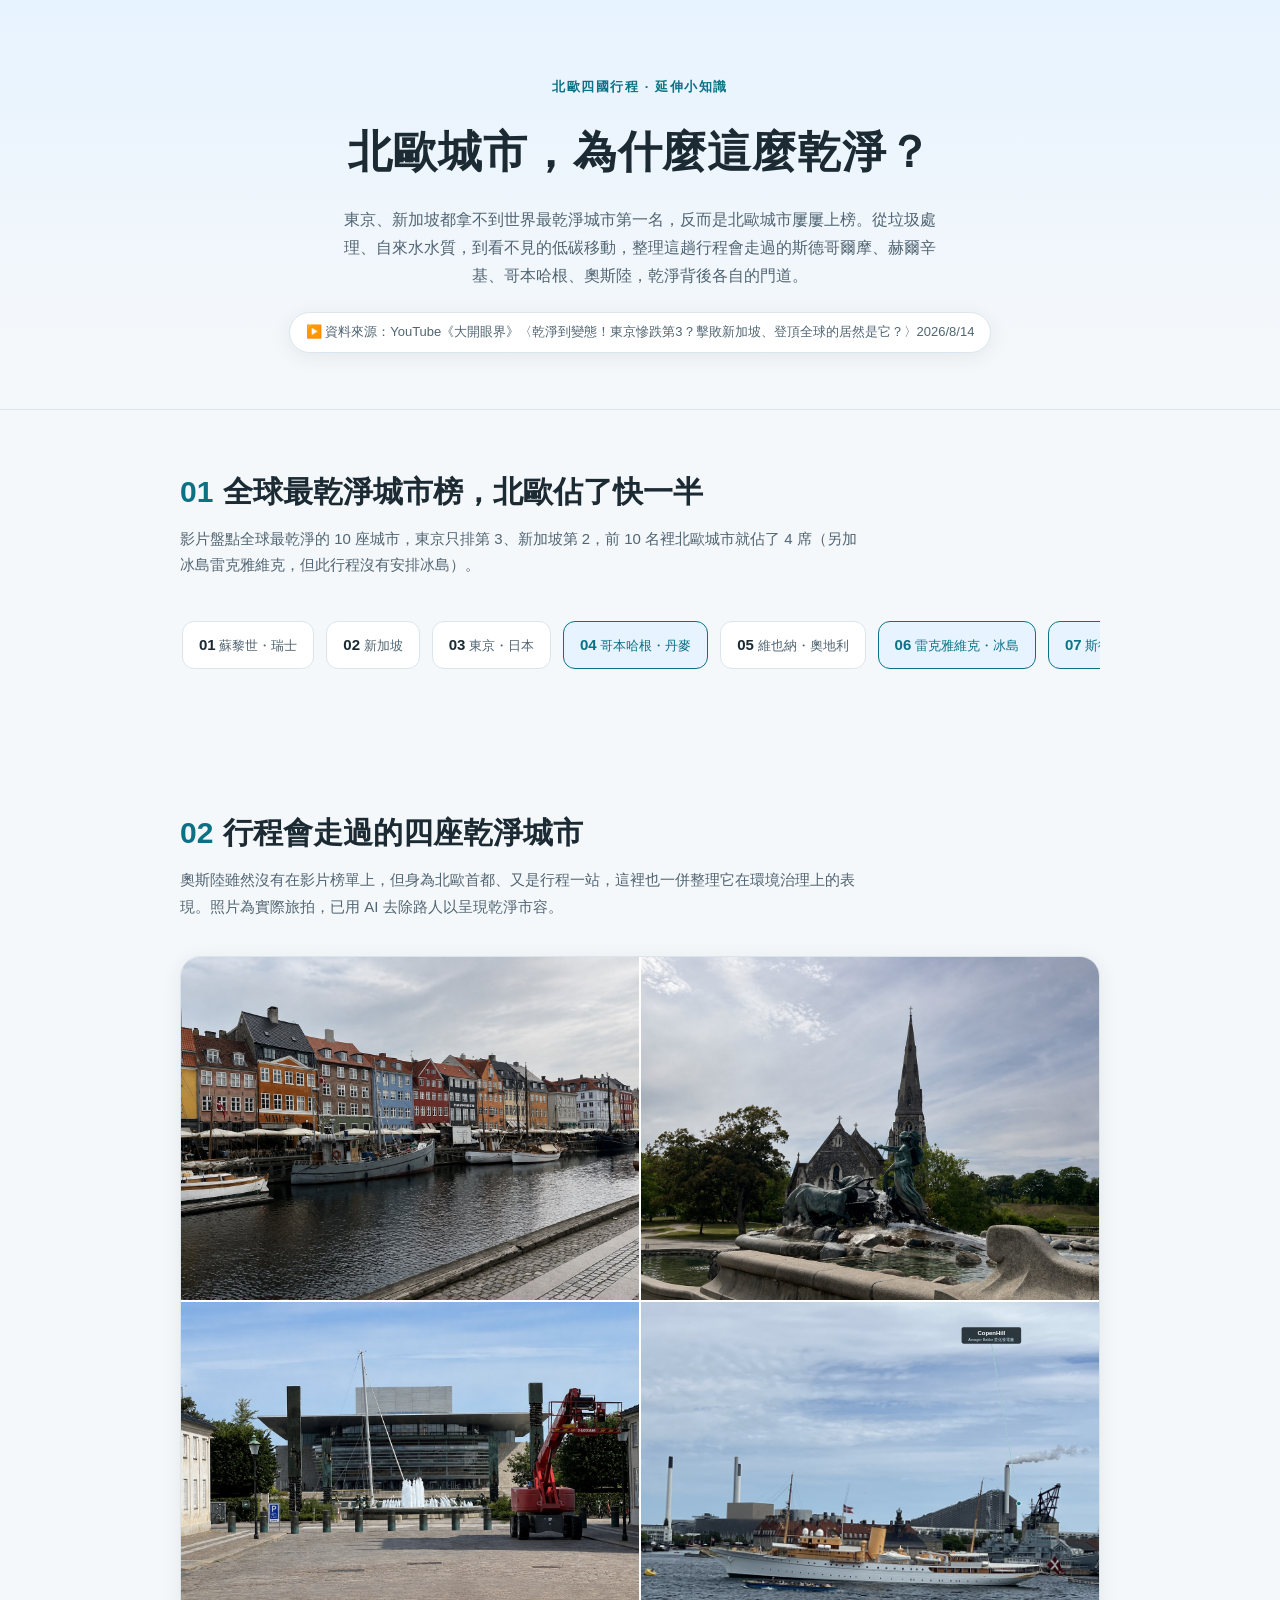
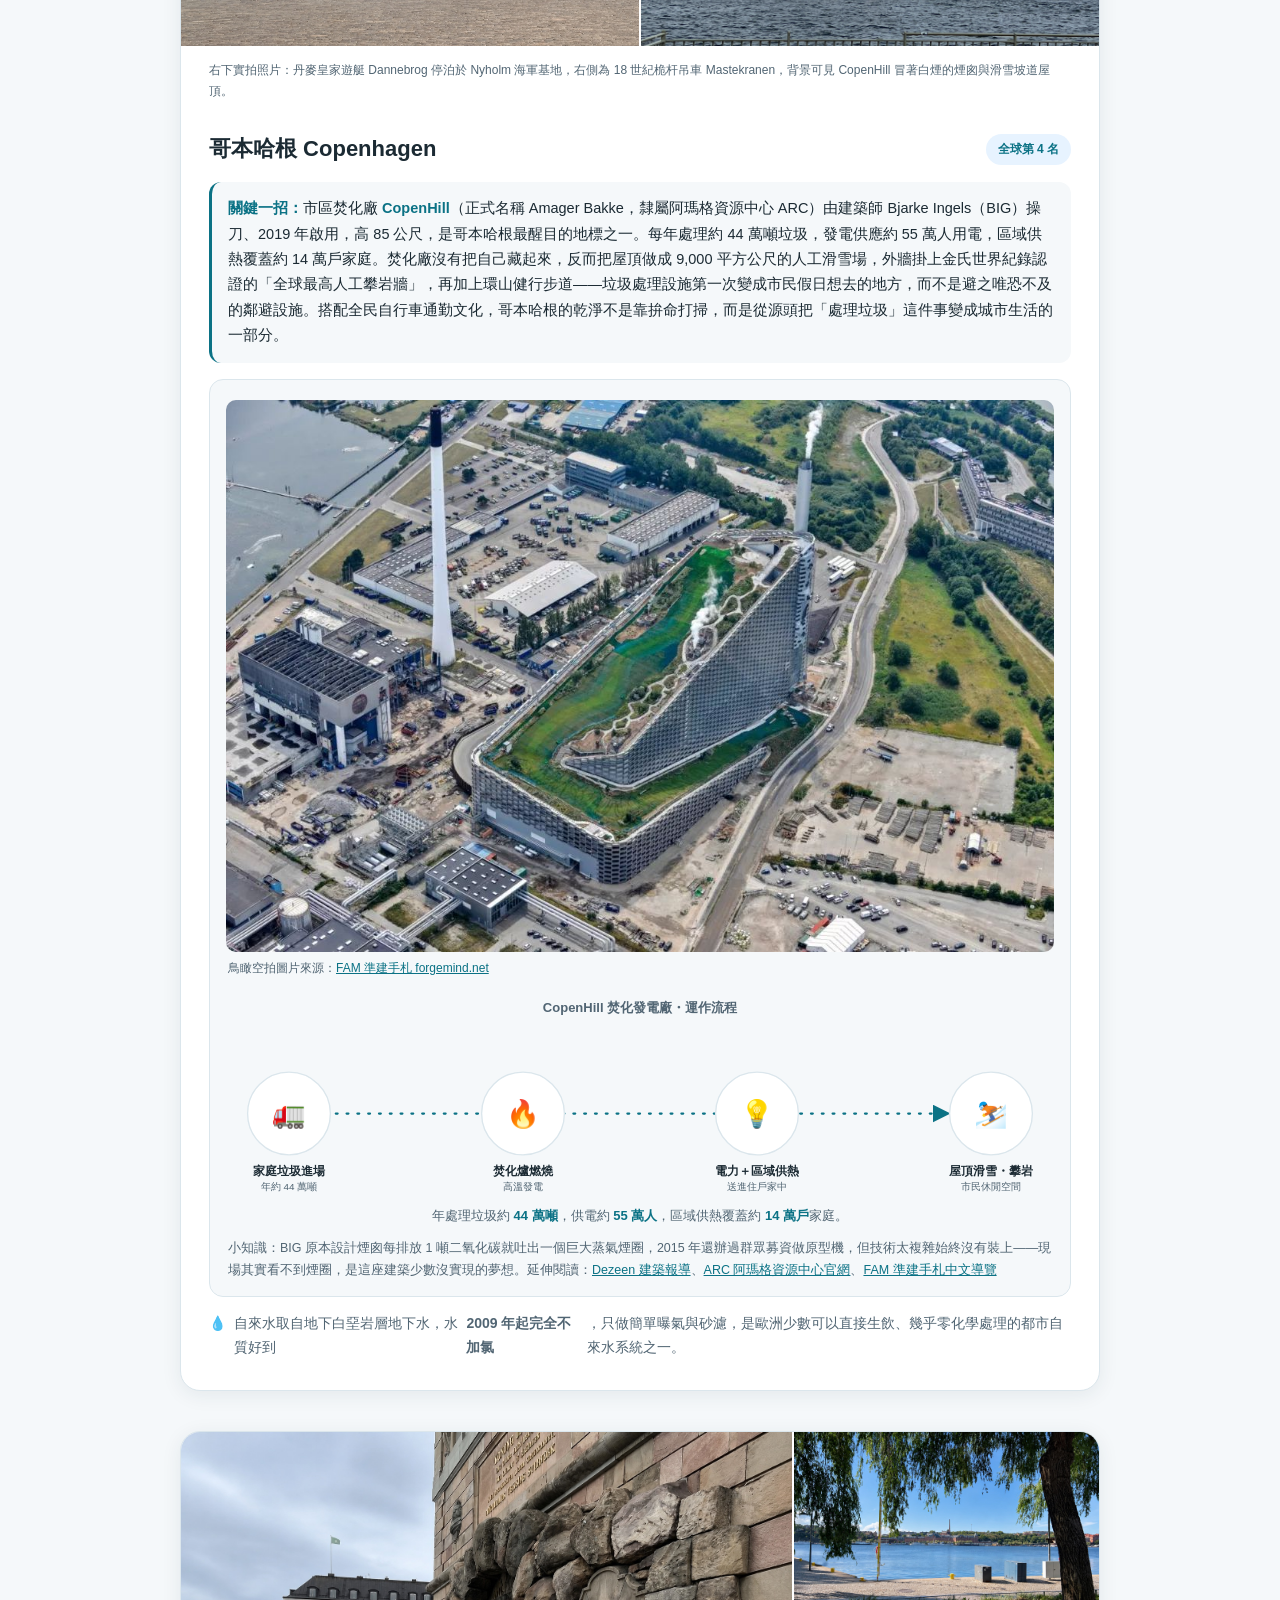
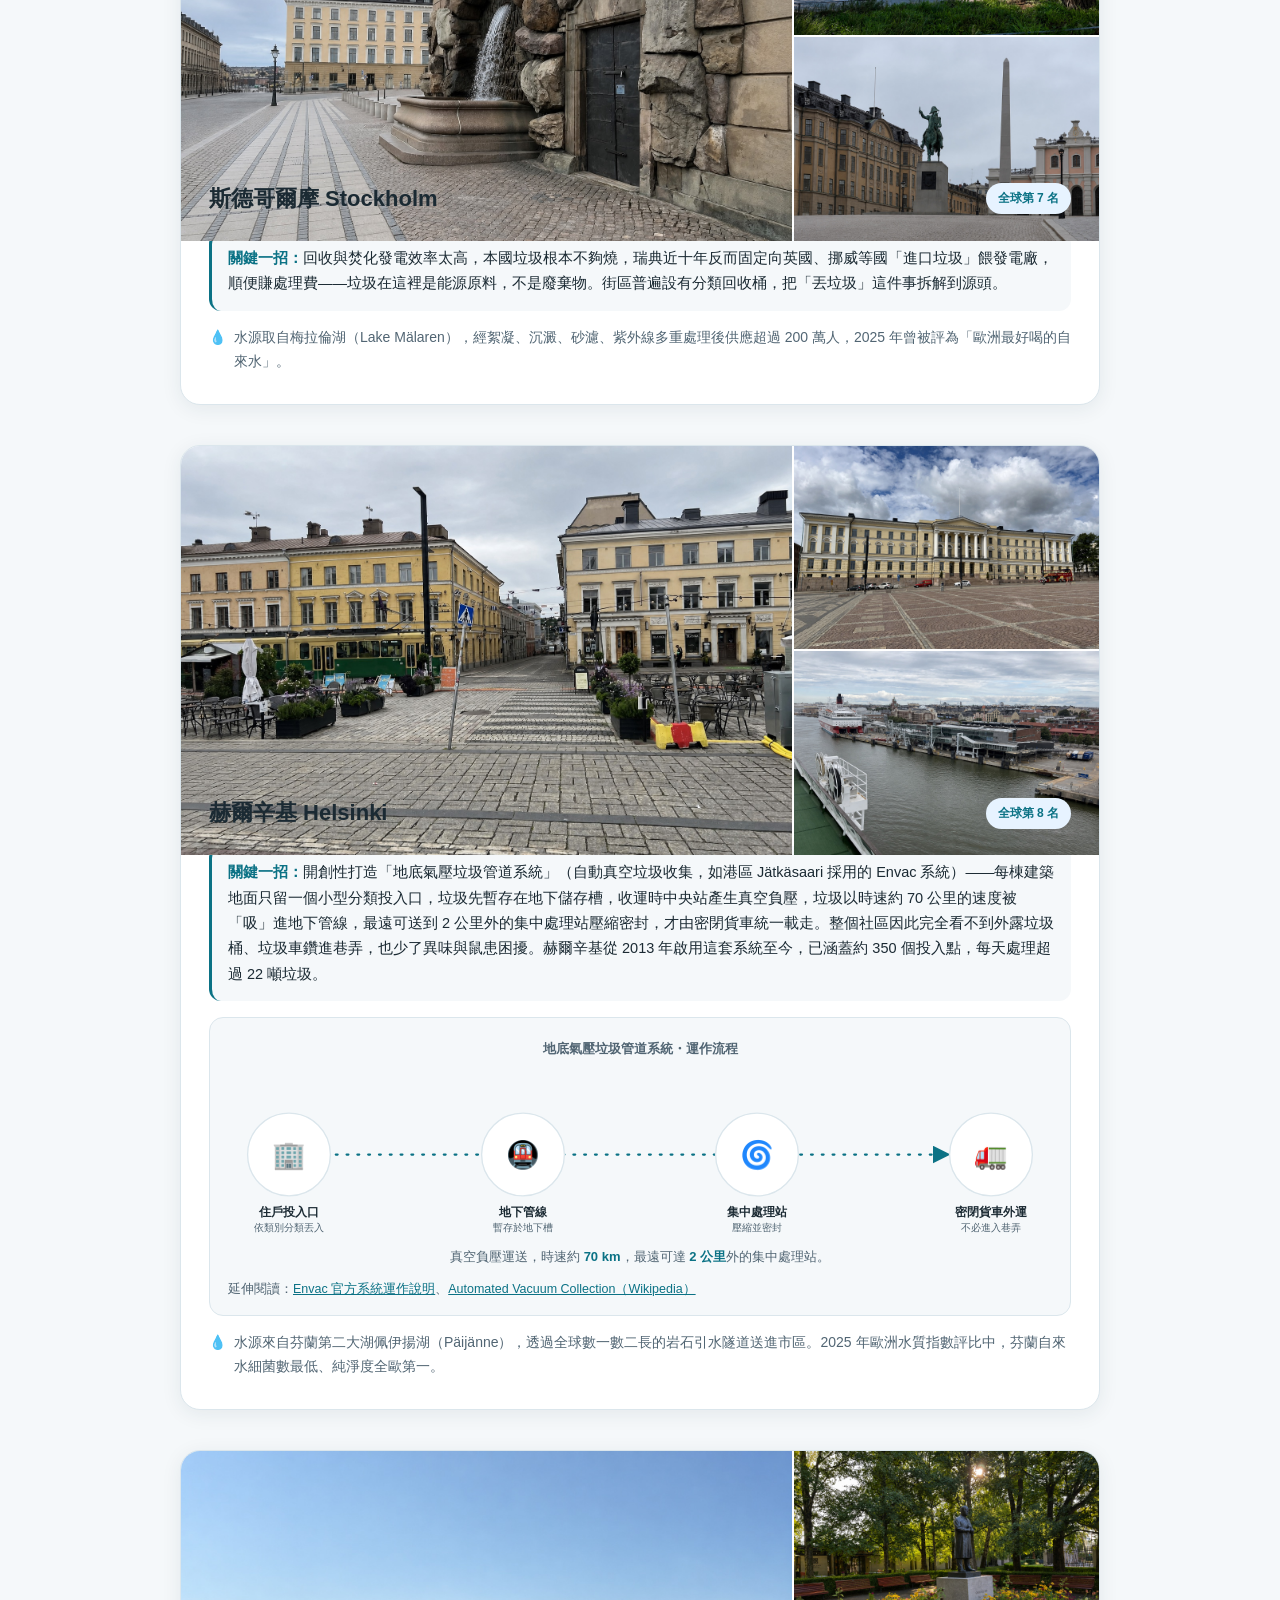
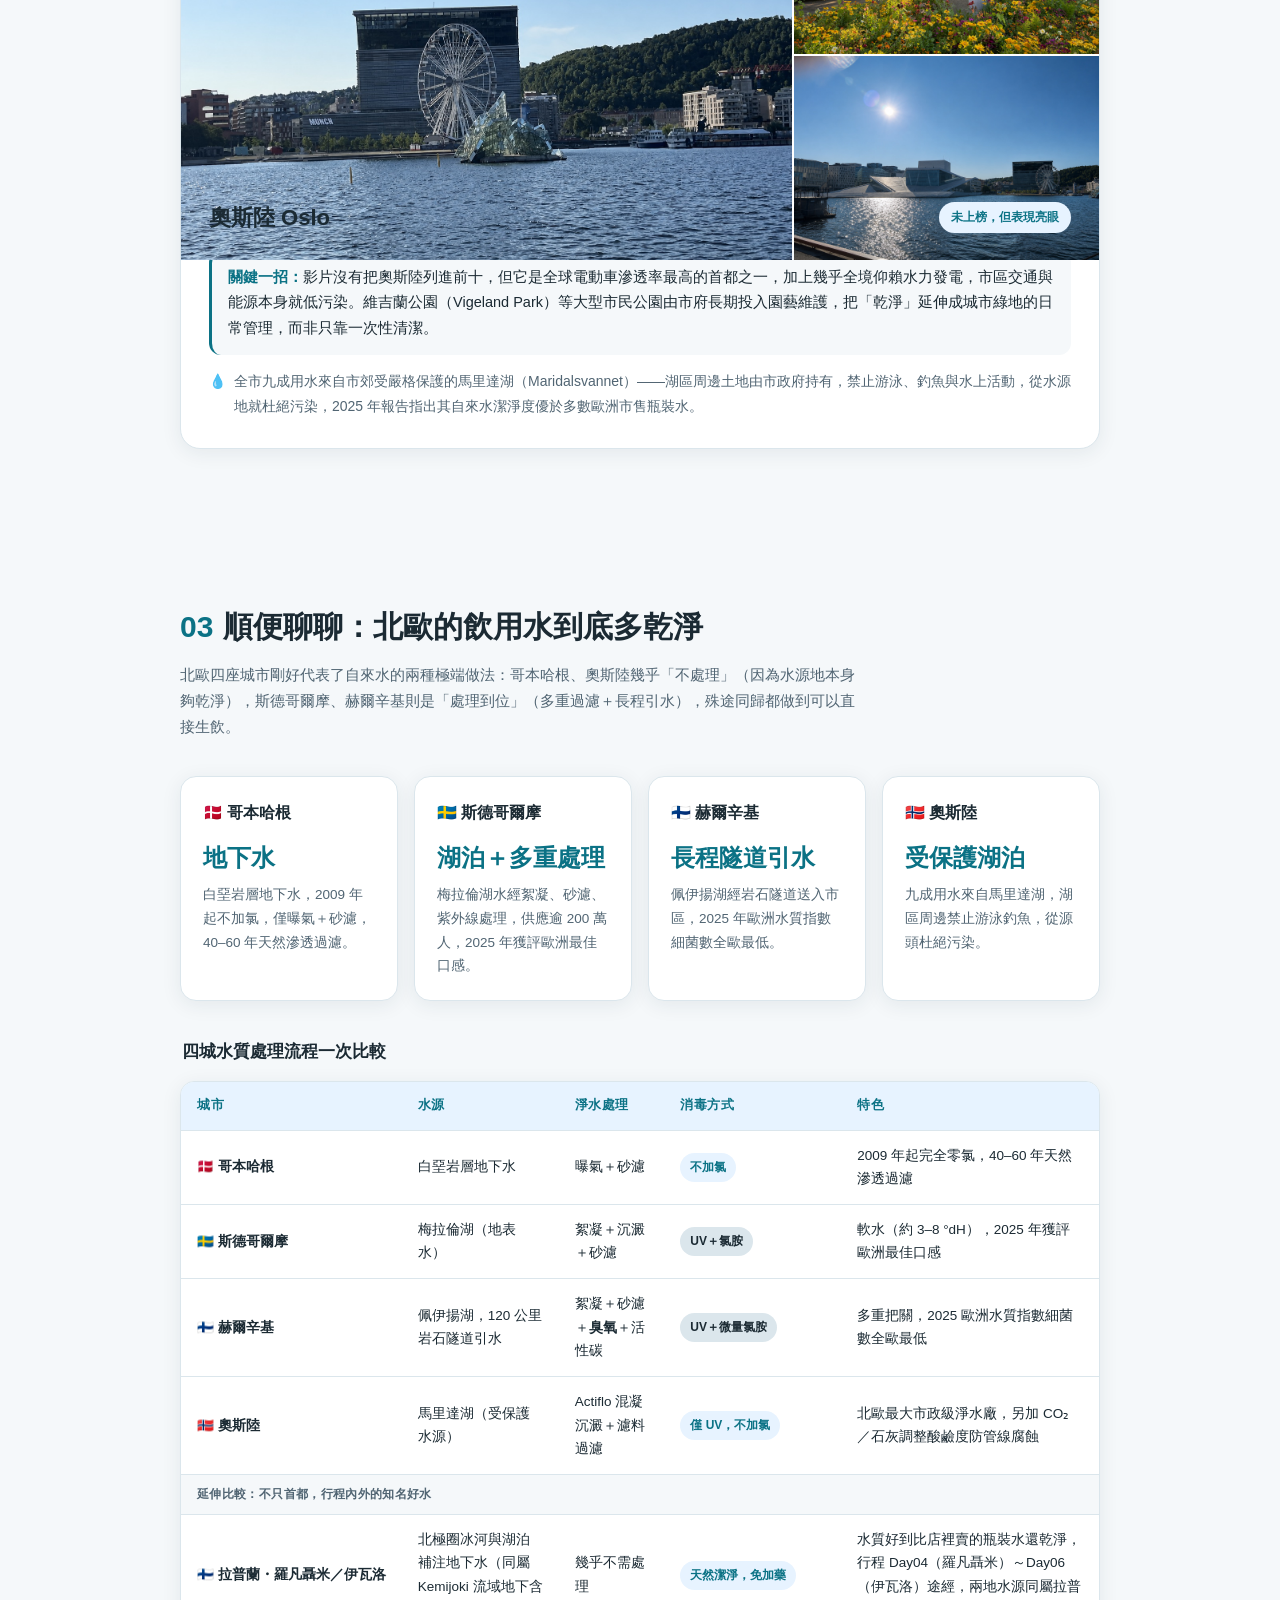
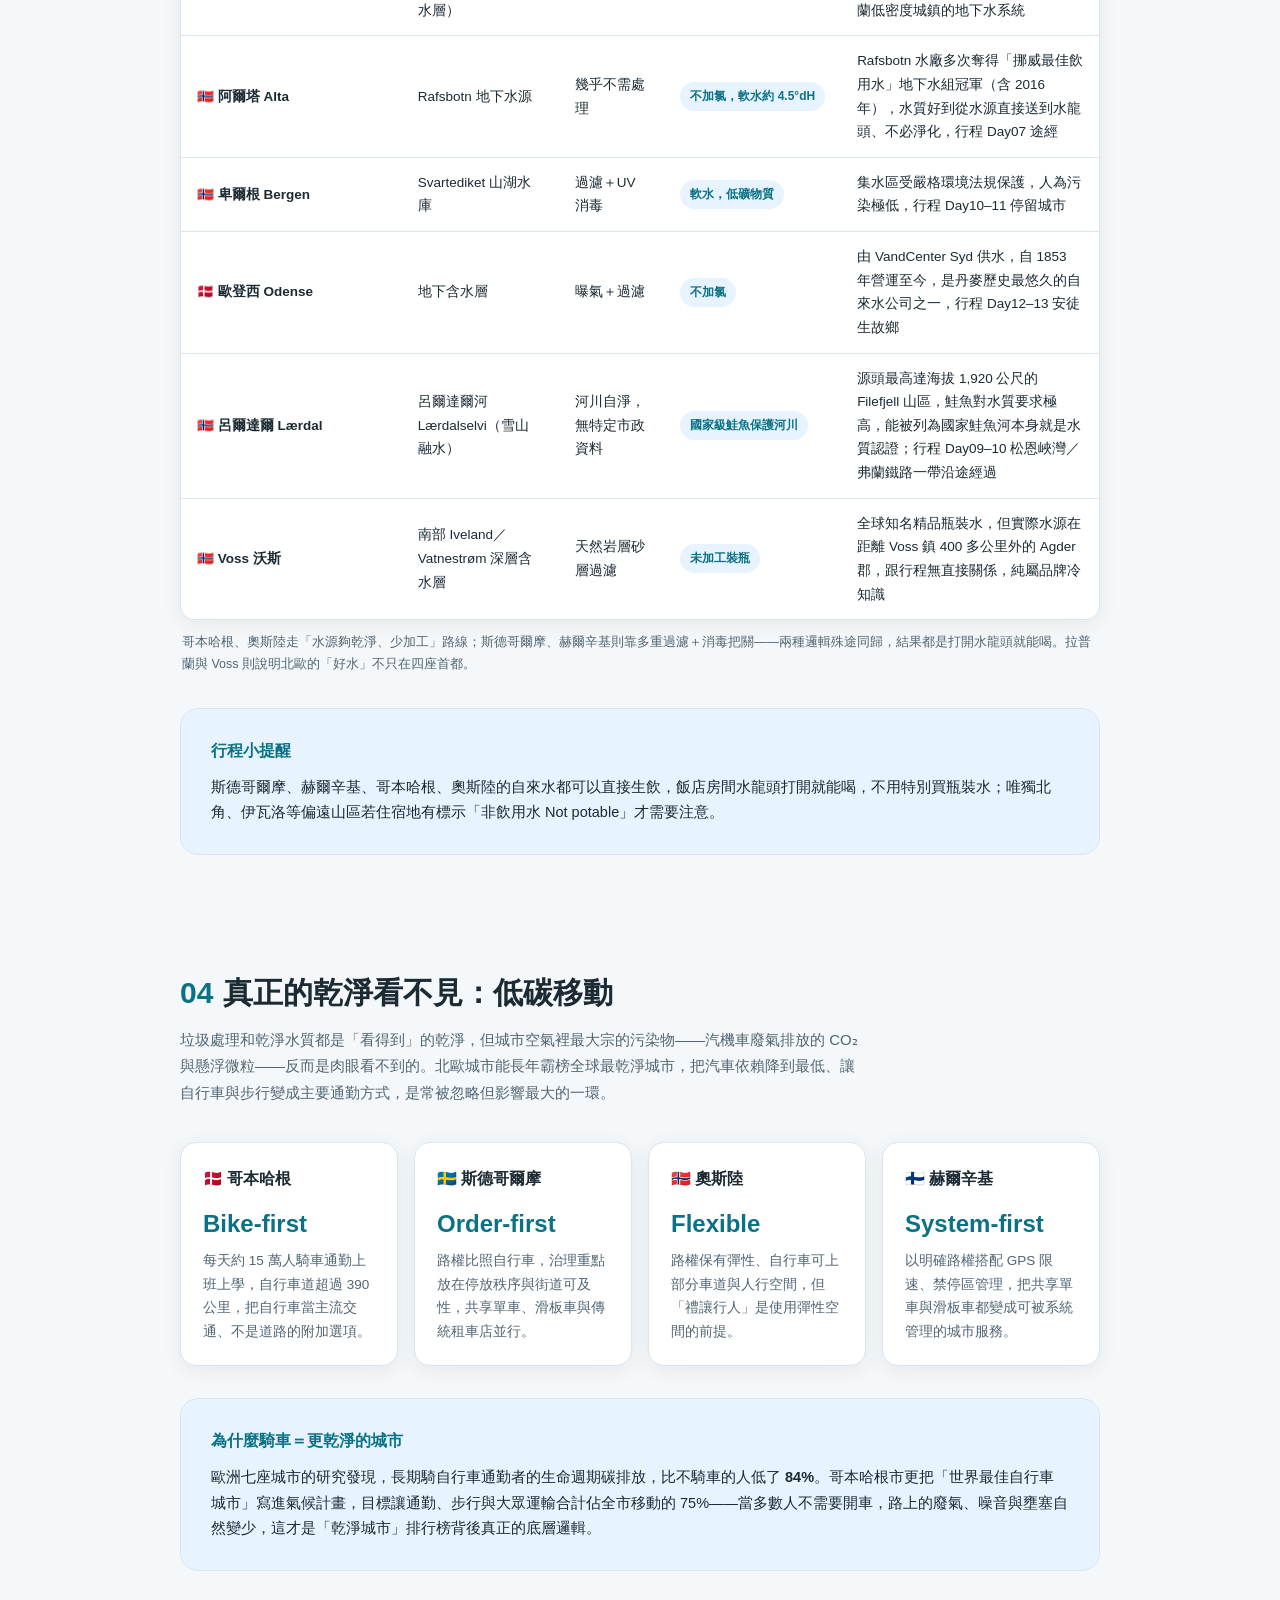
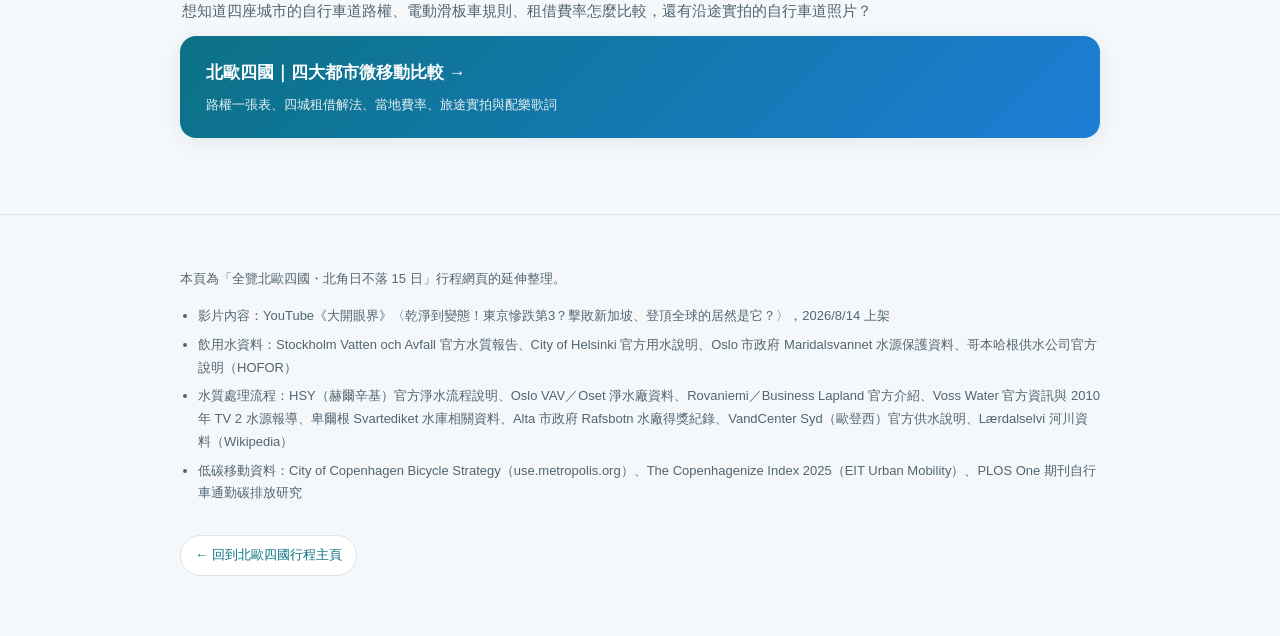
==== commit 82cd7b80: "fix: 把 CopenHill 實拍照片併入照片格，改成 2x2 等大小四宮格 原本獨立的大張實拍照片會讓陰影視覺上蓋住上方照片格。改成把它變成 第 4 張照片、跟其他三張一樣大小的 2x2 gri" ====
--- a/index.html
+++ b/index.html
@@ -95,6 +95,13 @@
   }
   .city-card .photos img{width:100%; height:100%; object-fit:cover; display:block;}
   .city-card .photos img:first-child{grid-row:1/3;}
+  .city-card .photos.photos-4{height:auto; grid-template-columns:1fr 1fr; grid-template-rows:auto auto;}
+  .city-card .photos.photos-4 img,
+  .city-card .photos.photos-4 .photo-cell-annotate{aspect-ratio:4/3; grid-row:auto; height:auto;}
+  .photo-cell-annotate{position:relative; display:block; overflow:hidden;}
+  .photo-cell-annotate img{width:100%; height:100%; object-fit:cover; display:block;}
+  .photo-cell-annotate .annotate-overlay{position:absolute; inset:0; width:100%; height:100%; display:block;}
+  .gallery-credit{padding:14px 28px 0; margin:0; font-size:12px; color:var(--text-soft);}
   .city-card .body{padding:28px 28px 30px;}
   .city-card .title-row{
     display:flex; align-items:center; justify-content:space-between; flex-wrap:wrap; gap:10px;
@@ -159,11 +166,7 @@
     margin-top:16px; padding:20px 16px 14px; border-radius:14px;
     background:var(--bg); border:1px solid var(--line);
   }
-  .annotate-card{padding:28px 28px 0;}
-  .photo-annotate{position:relative; border-radius:14px; overflow:hidden; box-shadow:var(--shadow);}
-  .photo-annotate img{width:100%; height:auto; display:block;}
   .annotate-overlay{position:absolute; inset:0; width:100%; height:100%;}
-  .annotate-card .photo-credit{margin-top:10px;}
   .diagram-title{
     font-size:13px; font-weight:700; color:var(--text-soft); margin-bottom:8px; text-align:center;
   }
@@ -248,14 +251,11 @@
     <p class="section-lead">奧斯陸雖然沒有在影片榜單上，但身為北歐首都、又是行程一站，這裡也一併整理它在環境治理上的表現。照片為實際旅拍，已用 AI 去除路人以呈現乾淨市容。</p>
 
     <div class="city-card">
-      <div class="photos">
+      <div class="photos photos-4">
         <img src="images/copenhagen-1.jpg" alt="哥本哈根新港運河屋">
         <img src="images/copenhagen-2.jpg" alt="哥本哈根 Gefion 噴泉">
         <img src="images/copenhagen-3.jpg" alt="哥本哈根歌劇院廣場">
-      </div>
-
-      <div class="annotate-card">
-        <div class="photo-annotate">
+        <div class="photo-cell-annotate">
           <img src="images/copenhagen-dannebrog-copenhill.jpg" alt="丹麥皇家遊艇 Dannebrog 停泊於 Nyholm，背景可見 CopenHill 焚化發電廠冒著白煙">
           <svg class="annotate-overlay" viewBox="0 0 1000 750" preserveAspectRatio="none" role="img" aria-label="標示出 CopenHill 焚化發電廠在畫面中的位置">
             <line x1="765" y1="90" x2="825" y2="440" stroke="#ffffff" stroke-width="1.5" stroke-linecap="round"/>
@@ -268,8 +268,8 @@
             </g>
           </svg>
         </div>
-        <p class="photo-credit">實拍照片：丹麥皇家遊艇 Dannebrog 停泊於 Nyholm 海軍基地，右側為 18 世紀桅杆吊車 Mastekranen，背景可見 CopenHill 冒著白煙的煙囪與滑雪坡道屋頂。</p>
-      </div>
+      </div>
+      <p class="gallery-credit">右下實拍照片：丹麥皇家遊艇 Dannebrog 停泊於 Nyholm 海軍基地，右側為 18 世紀桅杆吊車 Mastekranen，背景可見 CopenHill 冒著白煙的煙囪與滑雪坡道屋頂。</p>
 
       <div class="body">
         <div class="title-row">
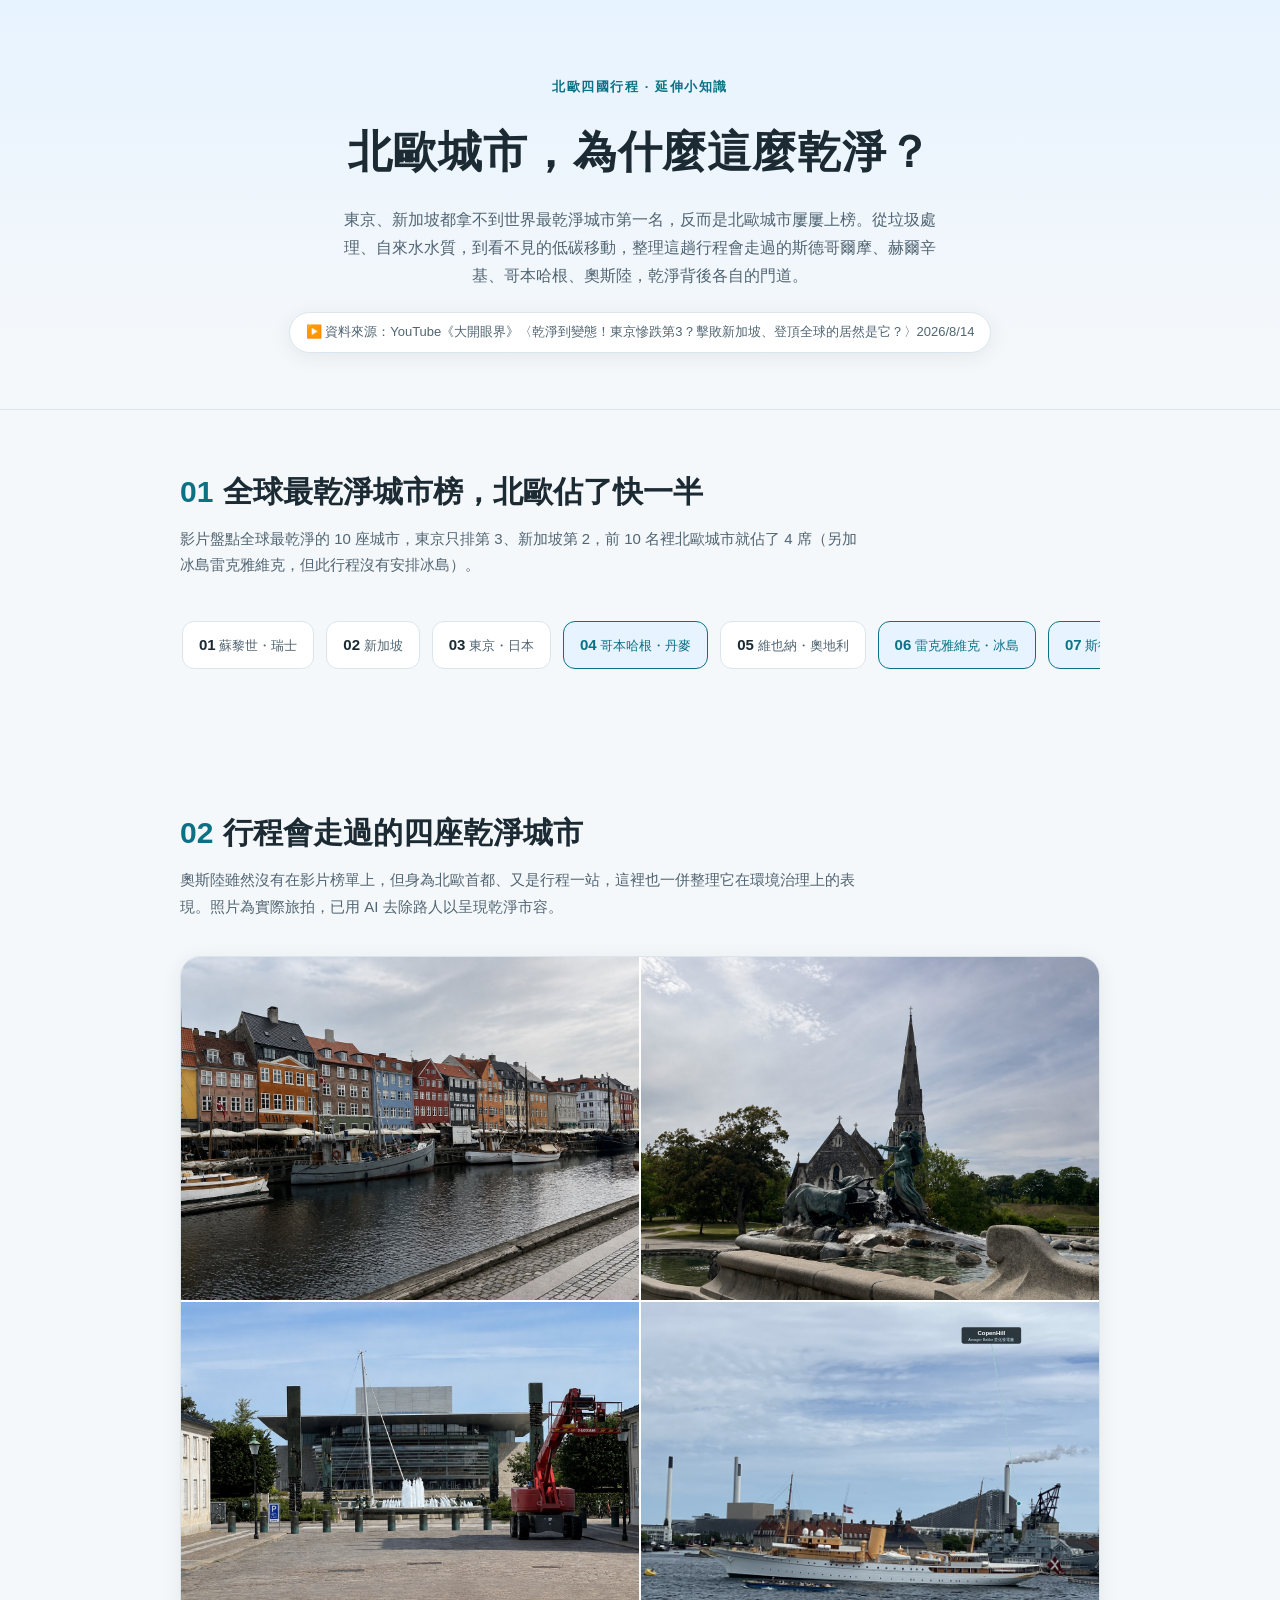
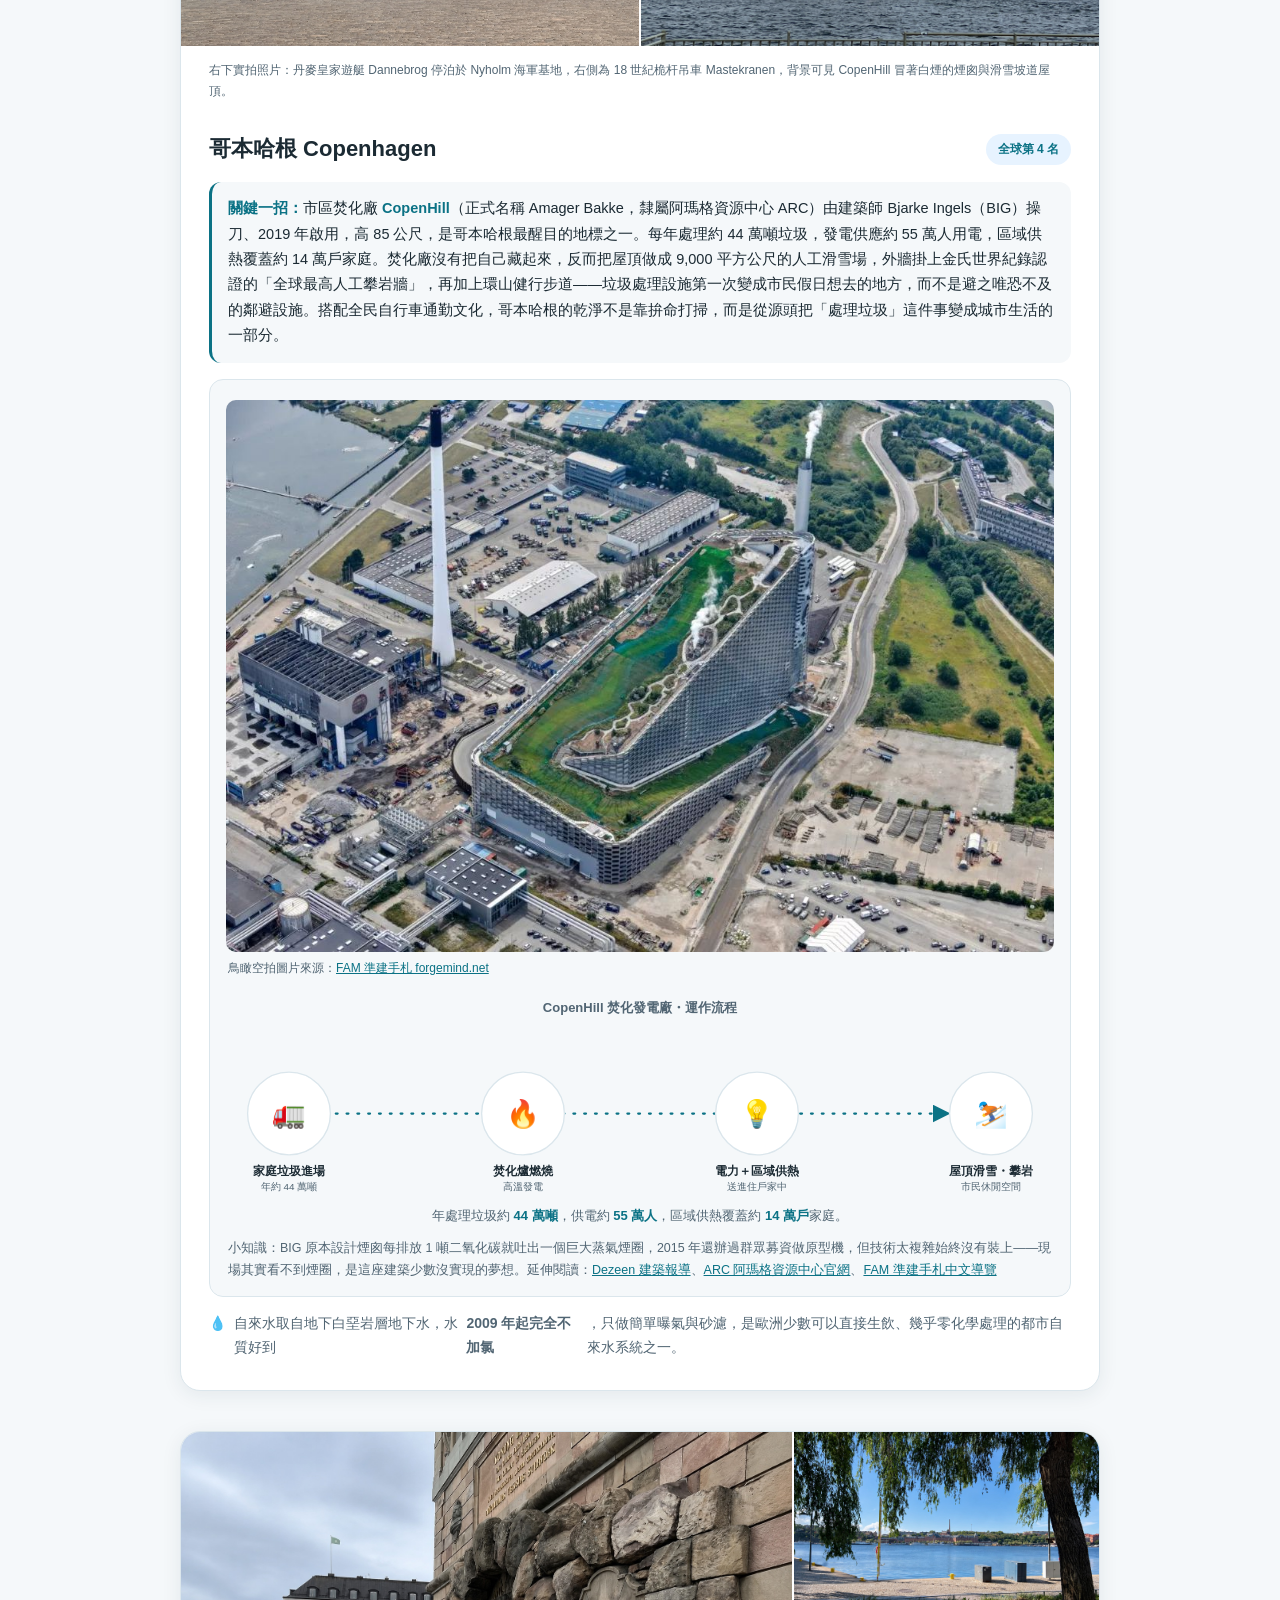
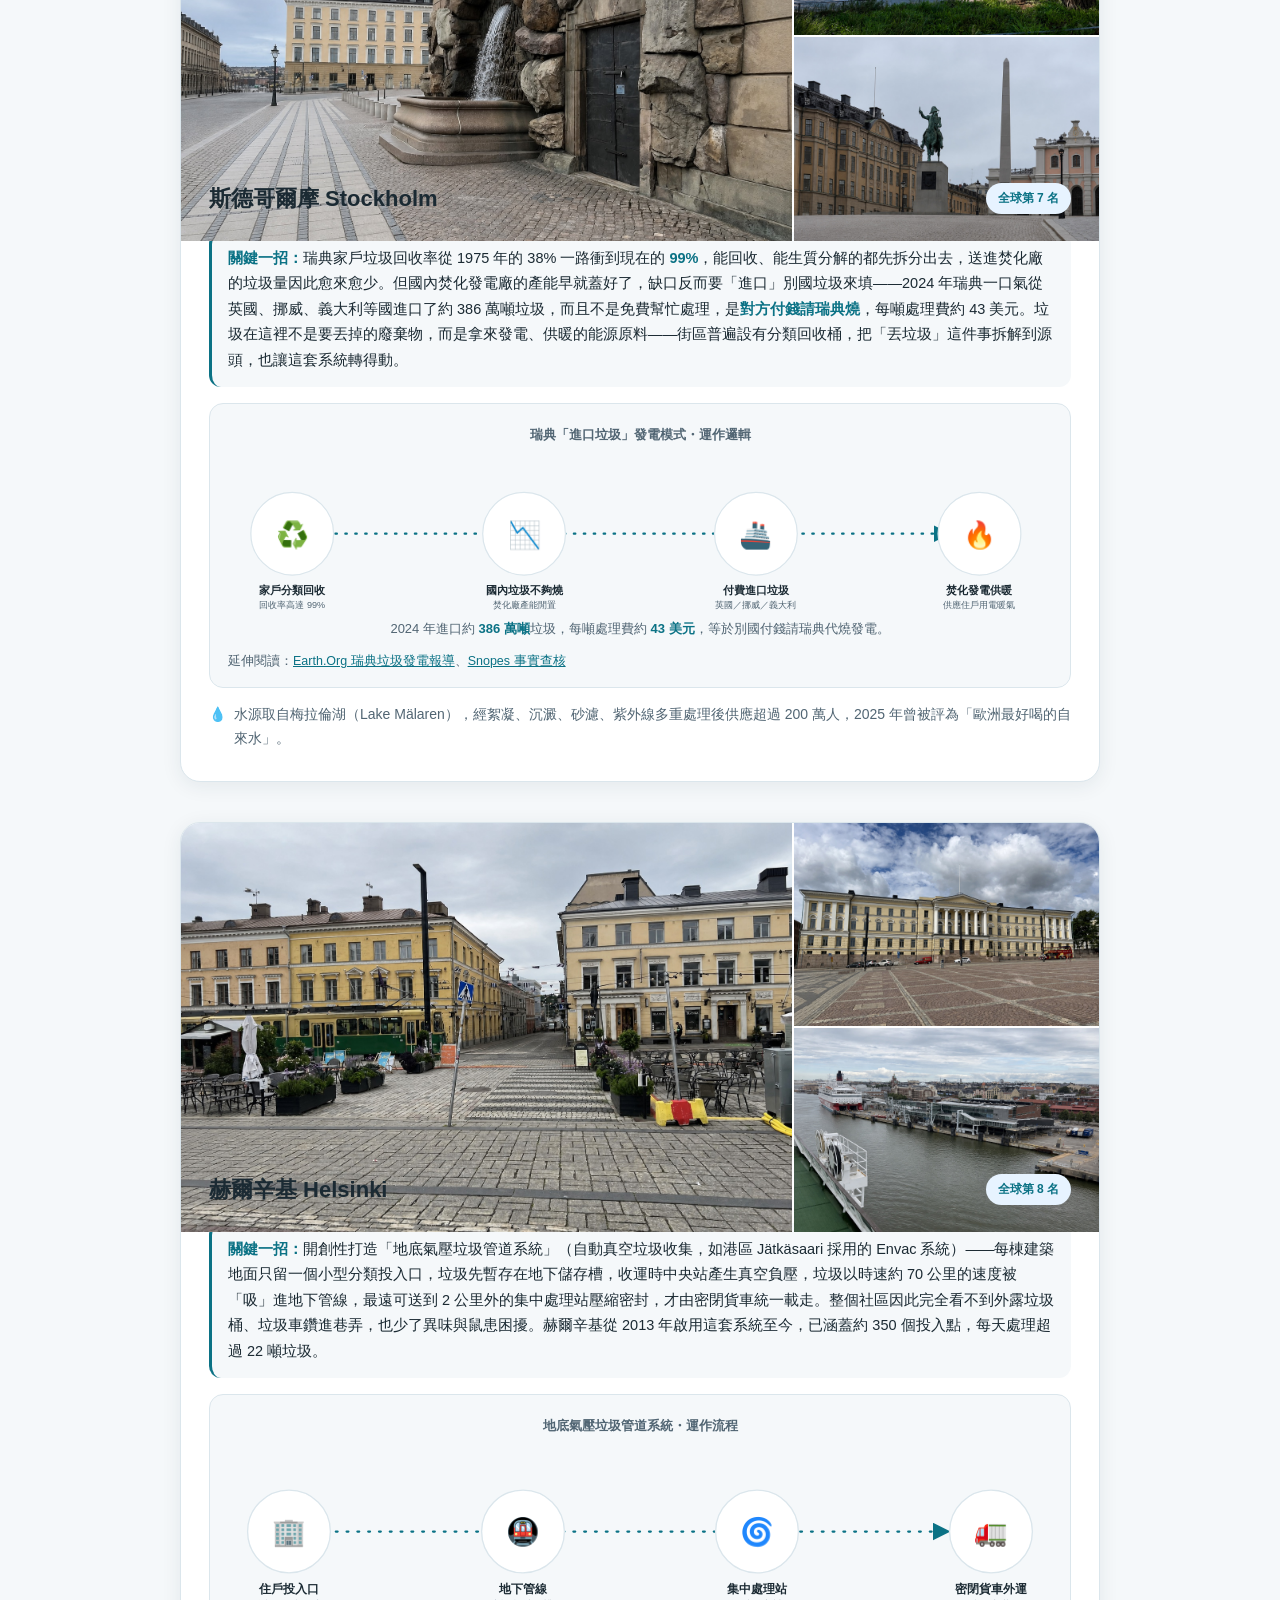
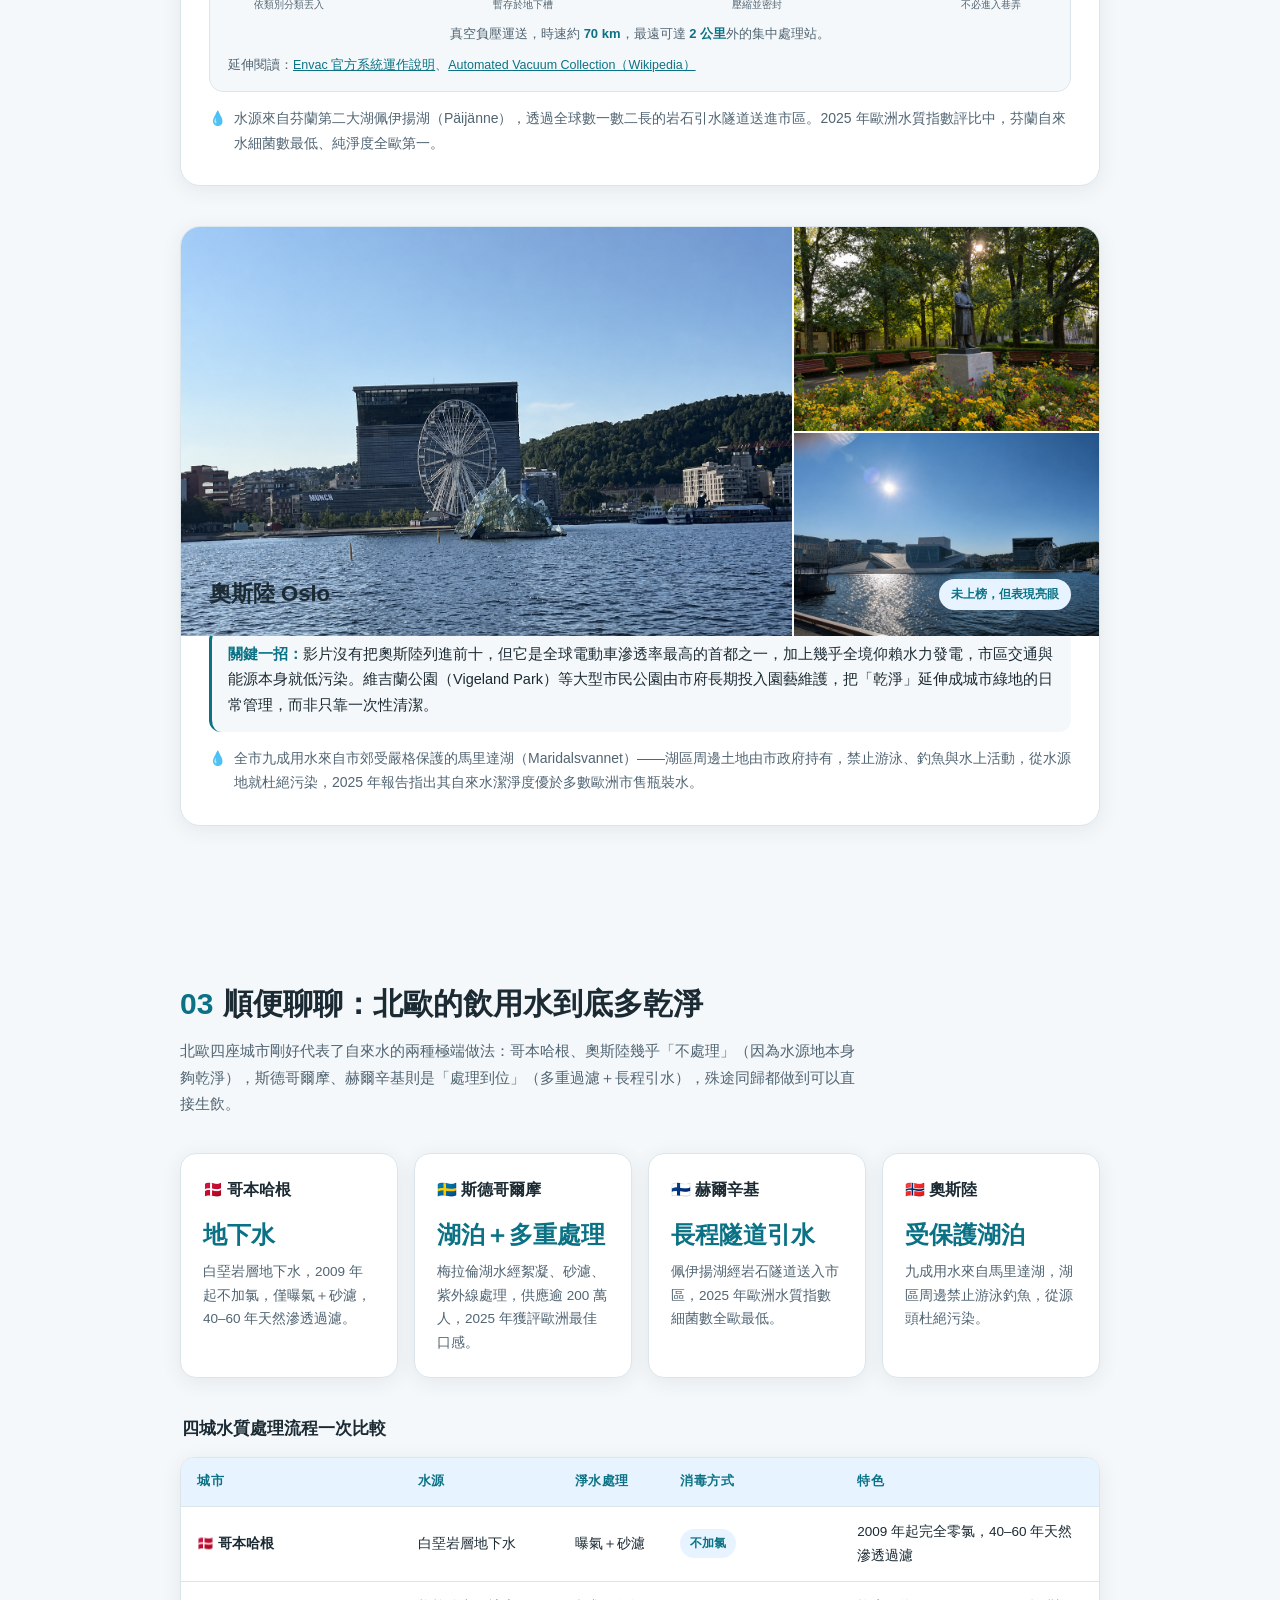
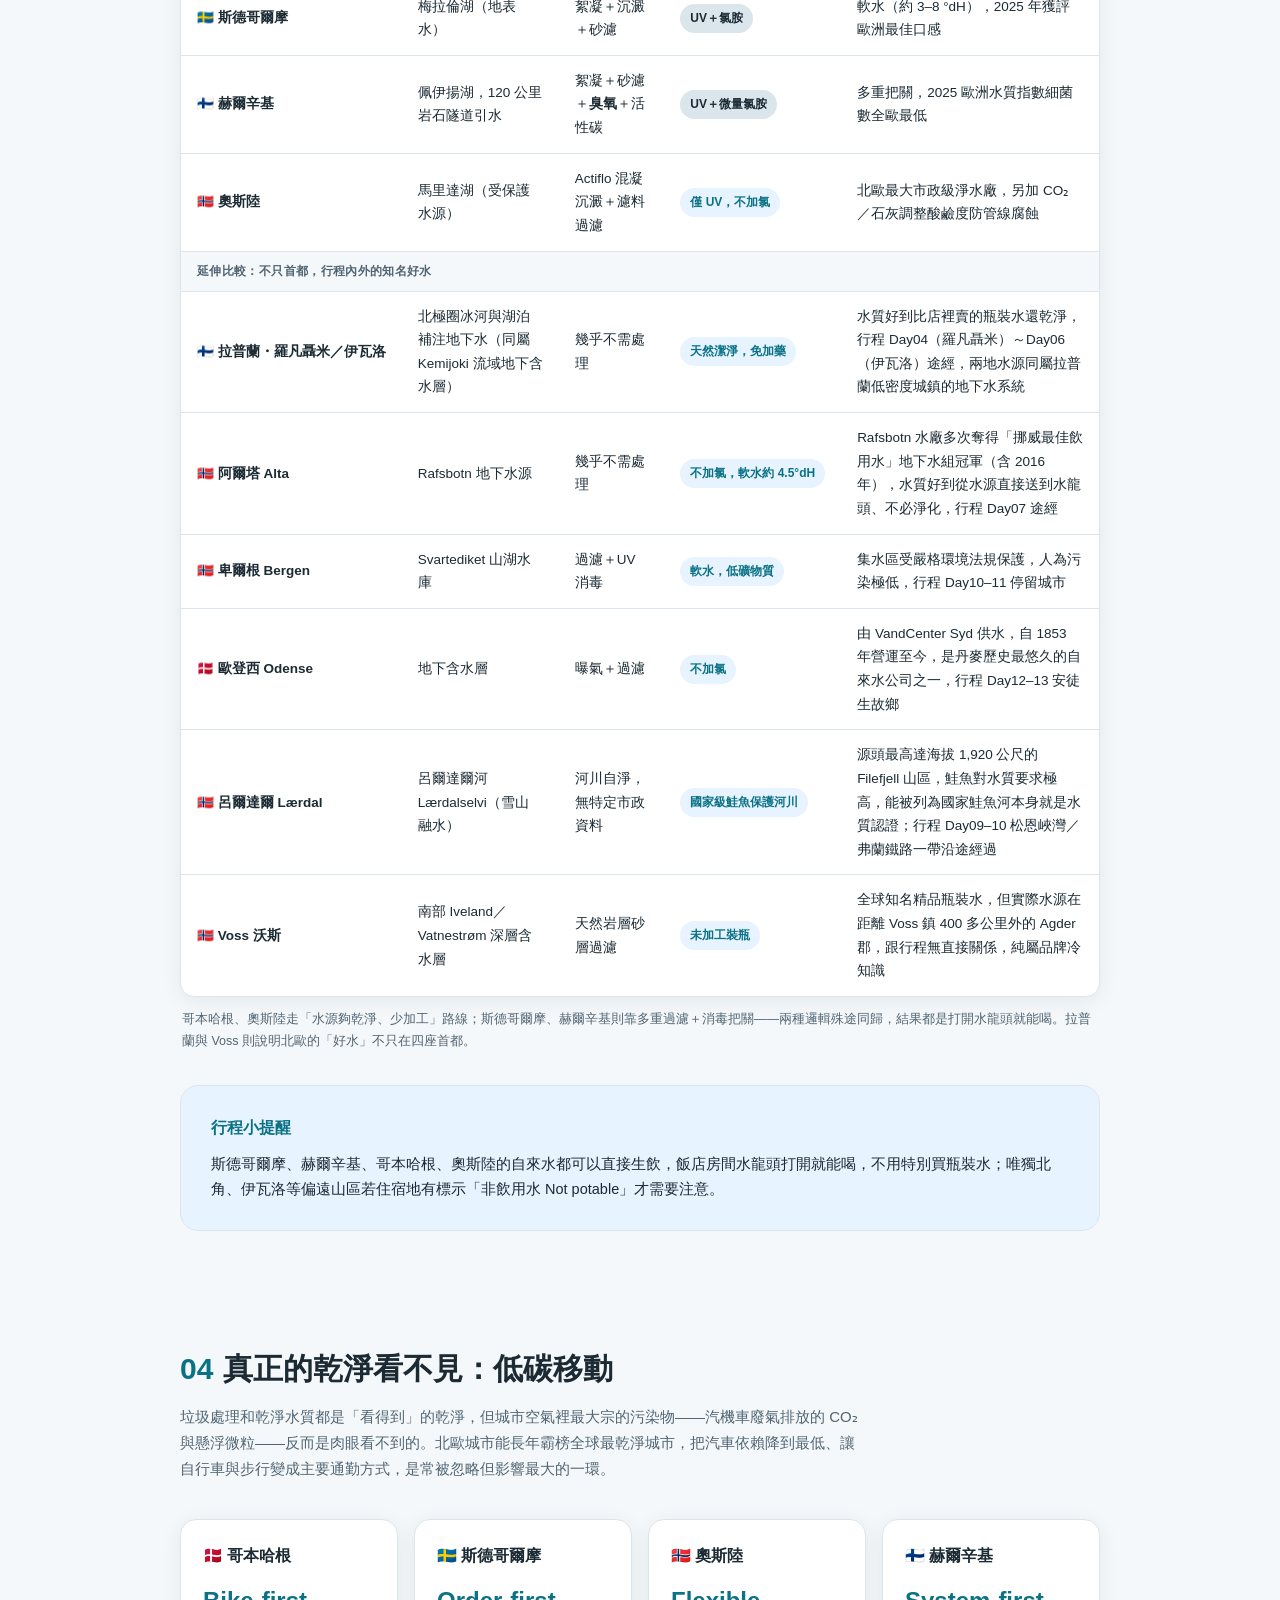
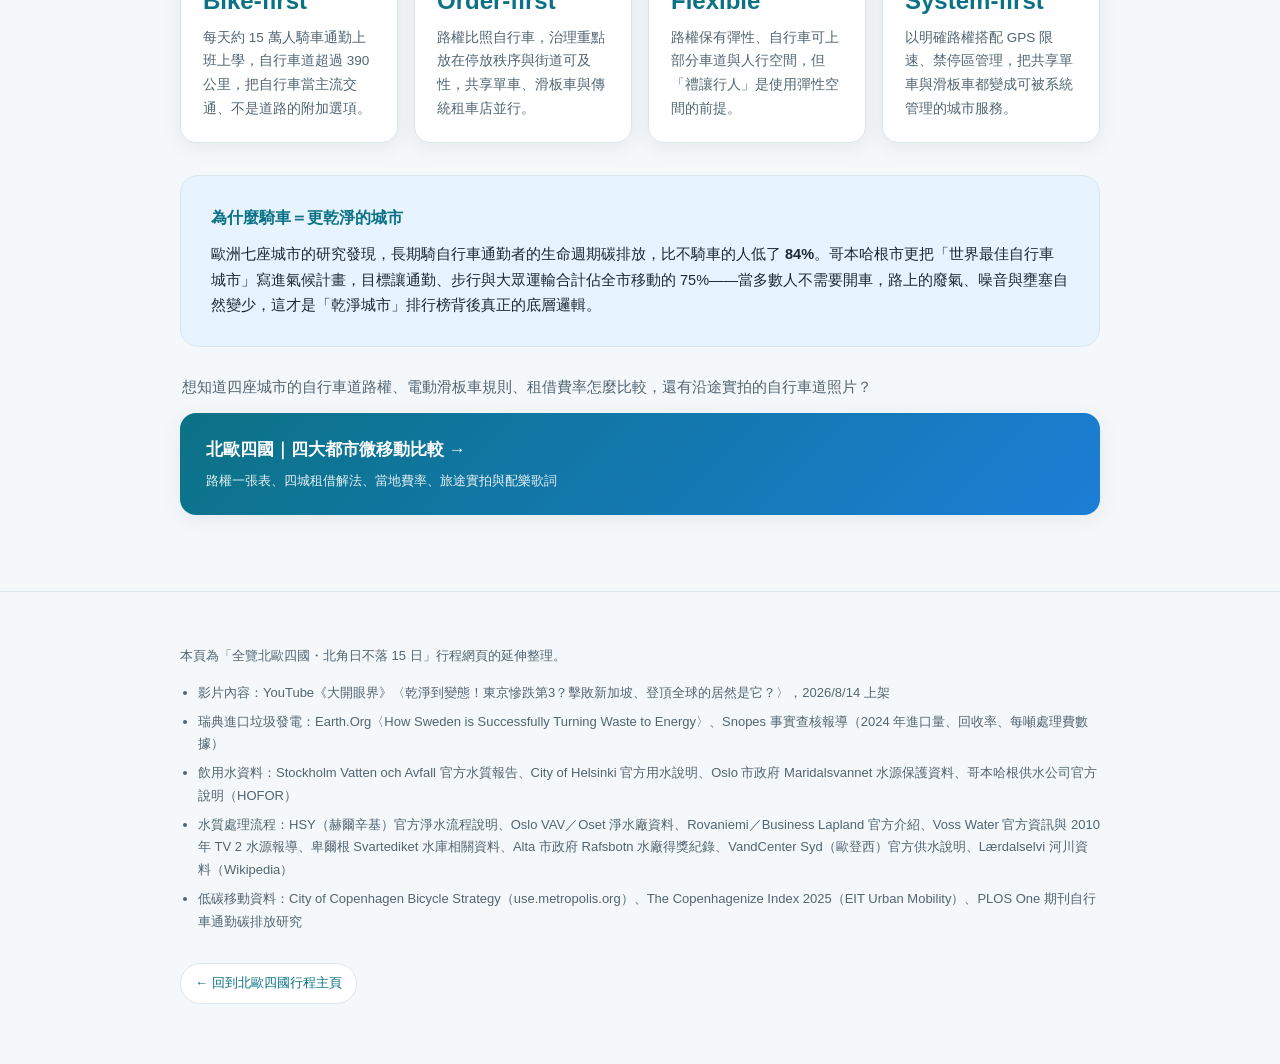
==== commit c15ef912: "feat: 補充斯德哥爾摩「進口垃圾發電」詳細說明與運作示意圖 加入具體數據：回收率從1975年38%提升至99%、2024年進口386萬噸垃圾 （主要來自英國/挪威/義大利）、每噸處理費約43美元。" ====
--- a/index.html
+++ b/index.html
@@ -337,7 +337,50 @@
           <h3>斯德哥爾摩 Stockholm</h3>
           <span class="badge">全球第 7 名</span>
         </div>
-        <div class="why"><b>關鍵一招：</b>回收與焚化發電效率太高，本國垃圾根本不夠燒，瑞典近十年反而固定向英國、挪威等國「進口垃圾」餵發電廠，順便賺處理費——垃圾在這裡是能源原料，不是廢棄物。街區普遍設有分類回收桶，把「丟垃圾」這件事拆解到源頭。</div>
+        <div class="why"><b>關鍵一招：</b>瑞典家戶垃圾回收率從 1975 年的 38% 一路衝到現在的 <b>99%</b>，能回收、能生質分解的都先拆分出去，送進焚化廠的垃圾量因此愈來愈少。但國內焚化發電廠的產能早就蓋好了，缺口反而要「進口」別國垃圾來填——2024 年瑞典一口氣從英國、挪威、義大利等國進口了約 386 萬噸垃圾，而且不是免費幫忙處理，是<b>對方付錢請瑞典燒</b>，每噸處理費約 43 美元。垃圾在這裡不是要丟掉的廢棄物，而是拿來發電、供暖的能源原料——街區普遍設有分類回收桶，把「丟垃圾」這件事拆解到源頭，也讓這套系統轉得動。</div>
+
+        <div class="diagram-card">
+          <div class="diagram-title">瑞典「進口垃圾」發電模式・運作邏輯</div>
+          <svg viewBox="0 0 1000 190" xmlns="http://www.w3.org/2000/svg" role="img" aria-label="瑞典進口垃圾發電運作示意圖：家戶分類回收、國內垃圾不夠燒、付費進口他國垃圾、焚化發電供應住戶">
+            <defs>
+              <marker id="arrowhead3" markerWidth="8" markerHeight="8" refX="6" refY="4" orient="auto">
+                <path d="M0,0 L8,4 L0,8 Z" fill="var(--water)"/>
+              </marker>
+            </defs>
+            <line x1="120" y1="95" x2="870" y2="95" stroke="var(--water)" stroke-width="2.5" stroke-dasharray="2 10" stroke-linecap="round" marker-end="url(#arrowhead3)"/>
+
+            <g>
+              <circle cx="80" cy="95" r="50" fill="var(--bg-card)" stroke="var(--line)" stroke-width="1.5"/>
+              <text x="80" y="107" text-anchor="middle" font-size="32">♻️</text>
+              <text x="80" y="168" text-anchor="middle" font-size="13" fill="var(--text)" font-weight="700">家戶分類回收</text>
+              <text x="80" y="185" text-anchor="middle" font-size="11" fill="var(--text-soft)">回收率高達 99%</text>
+            </g>
+
+            <g>
+              <circle cx="360" cy="95" r="50" fill="var(--bg-card)" stroke="var(--line)" stroke-width="1.5"/>
+              <text x="360" y="107" text-anchor="middle" font-size="32">📉</text>
+              <text x="360" y="168" text-anchor="middle" font-size="13" fill="var(--text)" font-weight="700">國內垃圾不夠燒</text>
+              <text x="360" y="185" text-anchor="middle" font-size="11" fill="var(--text-soft)">焚化廠產能閒置</text>
+            </g>
+
+            <g>
+              <circle cx="640" cy="95" r="50" fill="var(--bg-card)" stroke="var(--line)" stroke-width="1.5"/>
+              <text x="640" y="107" text-anchor="middle" font-size="32">🚢</text>
+              <text x="640" y="168" text-anchor="middle" font-size="13" fill="var(--text)" font-weight="700">付費進口垃圾</text>
+              <text x="640" y="185" text-anchor="middle" font-size="11" fill="var(--text-soft)">英國／挪威／義大利</text>
+            </g>
+
+            <g>
+              <circle cx="910" cy="95" r="50" fill="var(--bg-card)" stroke="var(--line)" stroke-width="1.5"/>
+              <text x="910" y="107" text-anchor="middle" font-size="32">🔥</text>
+              <text x="910" y="168" text-anchor="middle" font-size="13" fill="var(--text)" font-weight="700">焚化發電供暖</text>
+              <text x="910" y="185" text-anchor="middle" font-size="11" fill="var(--text-soft)">供應住戶用電暖氣</text>
+            </g>
+          </svg>
+          <p class="diagram-caption">2024 年進口約 <b>386 萬噸</b>垃圾，每噸處理費約 <b>43 美元</b>，等於別國付錢請瑞典代燒發電。</p>
+          <p class="diagram-src">延伸閱讀：<a href="https://earth.org/sweden-waste-to-energy/" target="_blank" rel="noopener">Earth.Org 瑞典垃圾發電報導</a>、<a href="https://www.snopes.com/fact-check/sweden-import-trash/" target="_blank" rel="noopener">Snopes 事實查核</a></p>
+        </div>
+
         <div class="water-fact"><span class="icon">💧</span> 水源取自梅拉倫湖（Lake Mälaren），經絮凝、沉澱、砂濾、紫外線多重處理後供應超過 200 萬人，2025 年曾被評為「歐洲最好喝的自來水」。</div>
       </div>
     </div>
@@ -588,6 +631,7 @@
     <p>本頁為「全覽北歐四國・北角日不落 15 日」行程網頁的延伸整理。</p>
     <ul class="src-list">
       <li>影片內容：YouTube《大開眼界》〈乾淨到變態！東京慘跌第3？擊敗新加坡、登頂全球的居然是它？〉，2026/8/14 上架</li>
+      <li>瑞典進口垃圾發電：Earth.Org〈How Sweden is Successfully Turning Waste to Energy〉、Snopes 事實查核報導（2024 年進口量、回收率、每噸處理費數據）</li>
       <li>飲用水資料：Stockholm Vatten och Avfall 官方水質報告、City of Helsinki 官方用水說明、Oslo 市政府 Maridalsvannet 水源保護資料、哥本哈根供水公司官方說明（HOFOR）</li>
       <li>水質處理流程：HSY（赫爾辛基）官方淨水流程說明、Oslo VAV／Oset 淨水廠資料、Rovaniemi／Business Lapland 官方介紹、Voss Water 官方資訊與 2010 年 TV 2 水源報導、卑爾根 Svartediket 水庫相關資料、Alta 市政府 Rafsbotn 水廠得獎紀錄、VandCenter Syd（歐登西）官方供水說明、Lærdalselvi 河川資料（Wikipedia）</li>
       <li>低碳移動資料：City of Copenhagen Bicycle Strategy（use.metropolis.org）、The Copenhagenize Index 2025（EIT Urban Mobility）、PLOS One 期刊自行車通勤碳排放研究</li>
